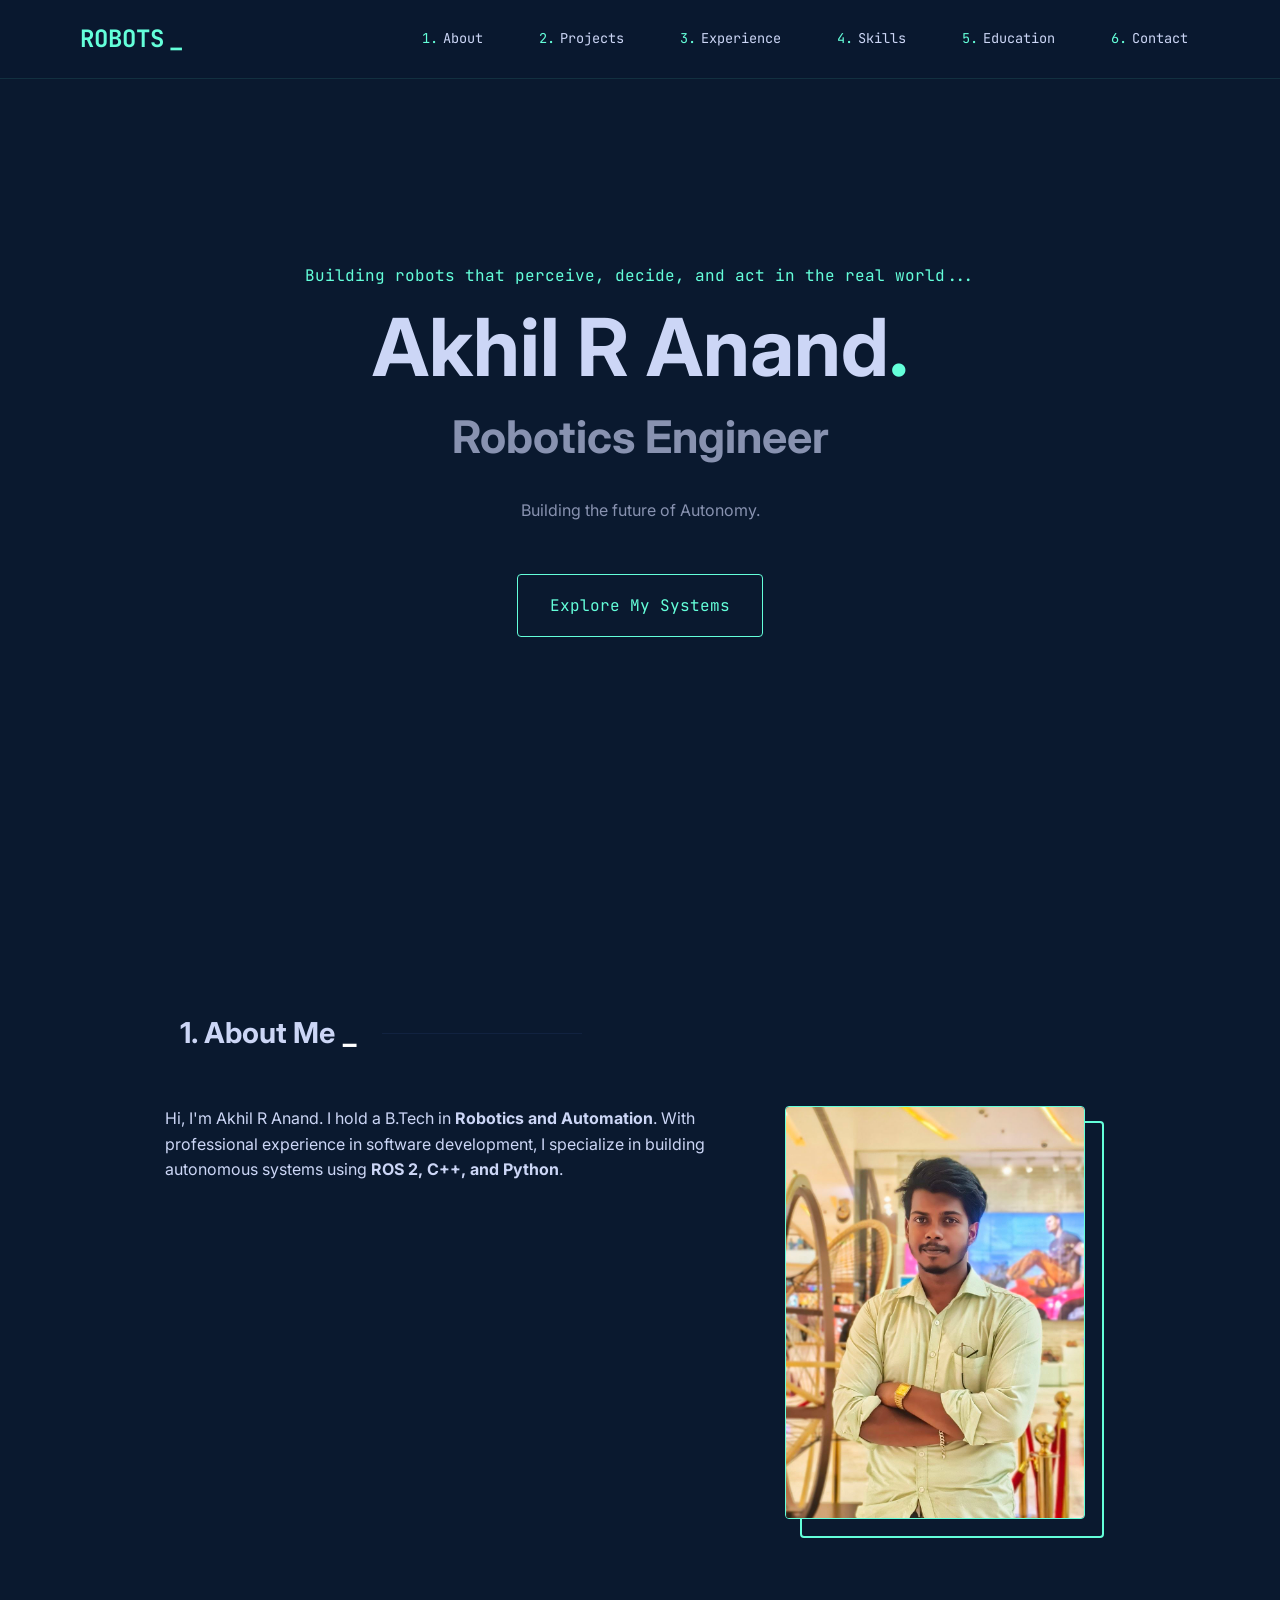
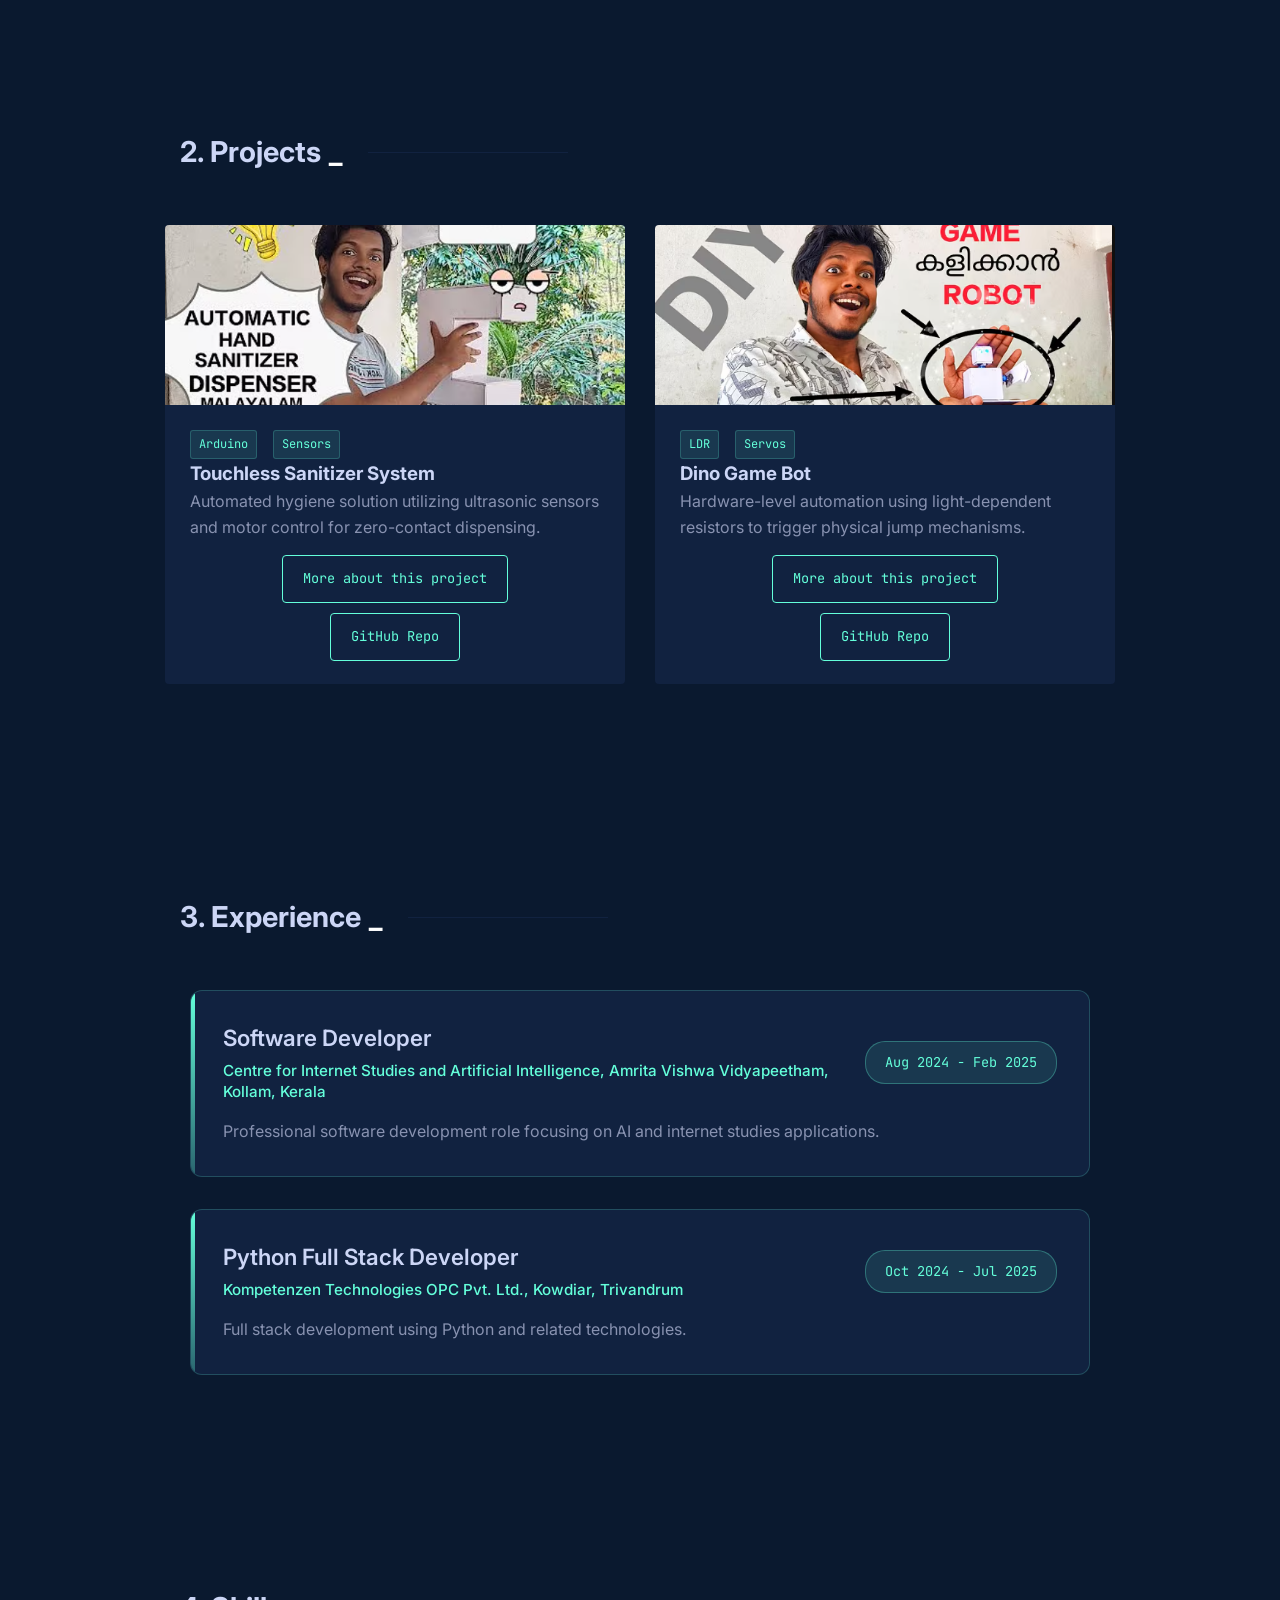
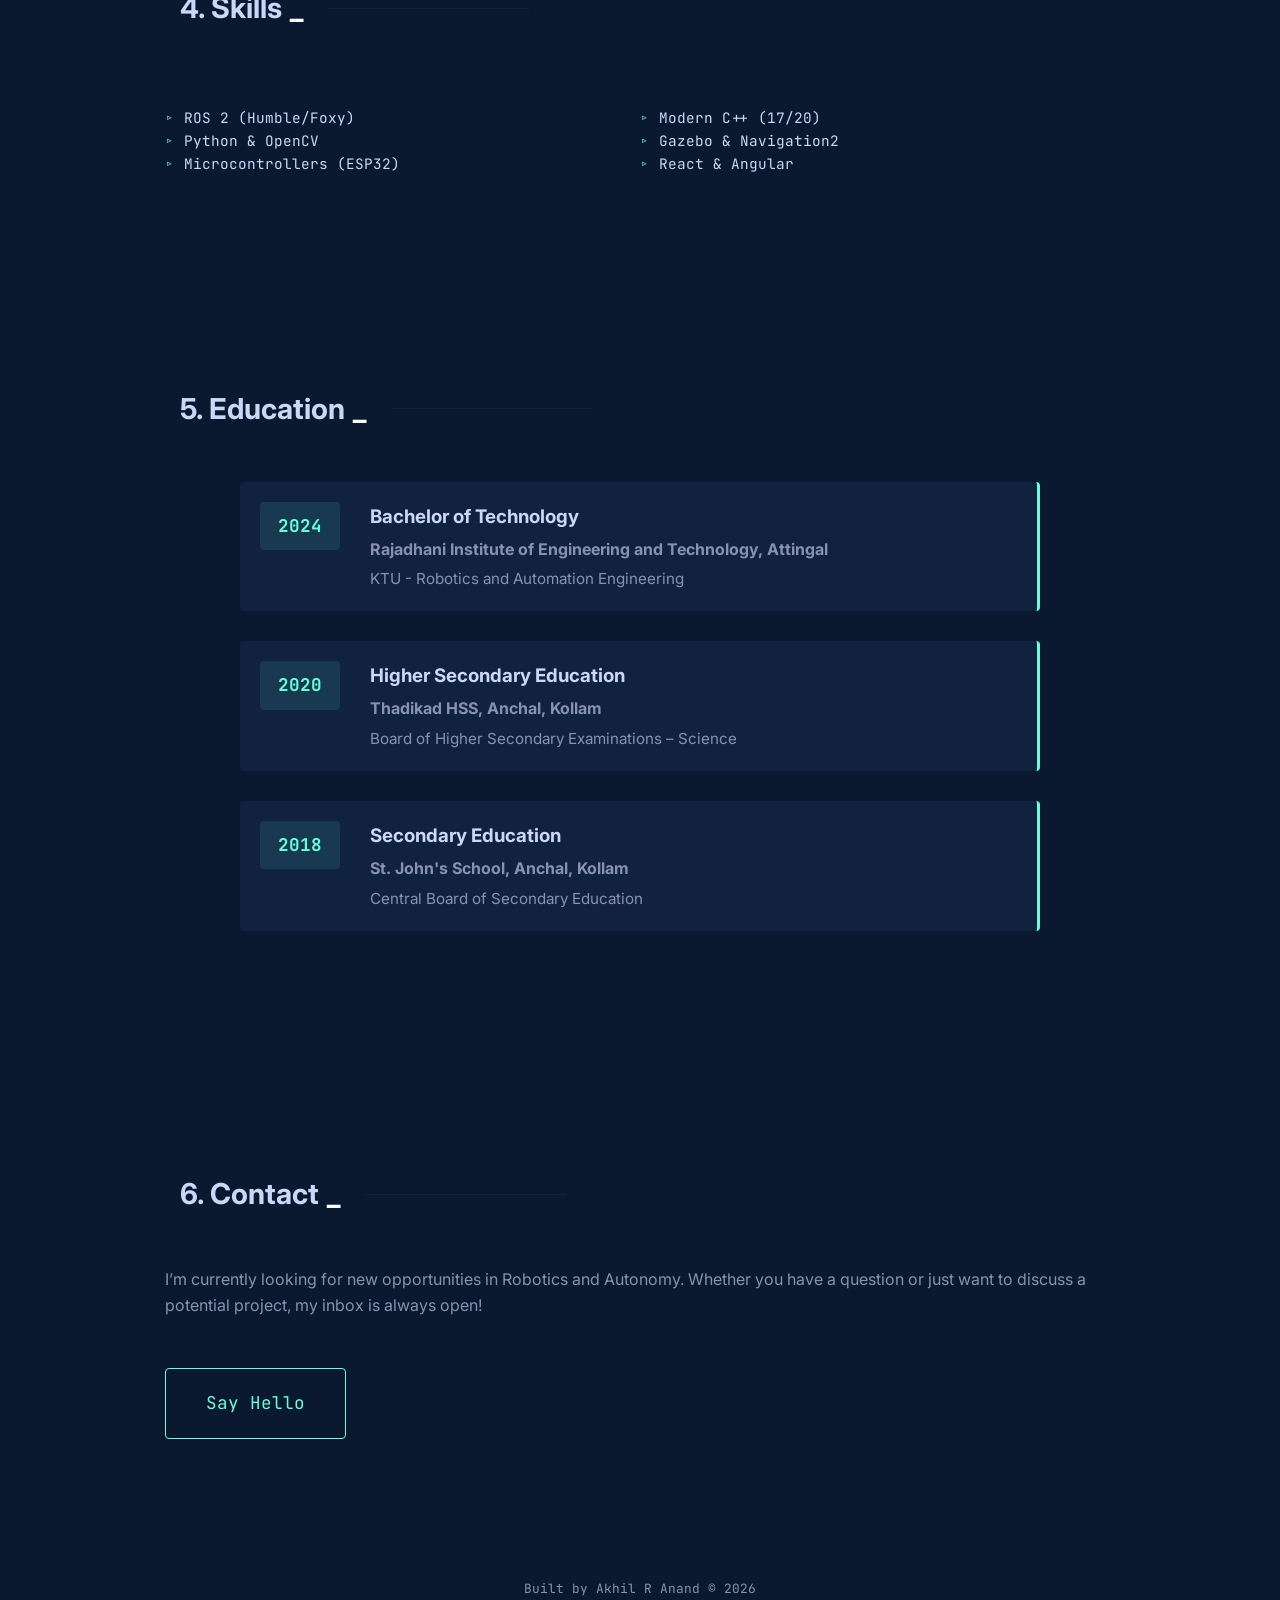
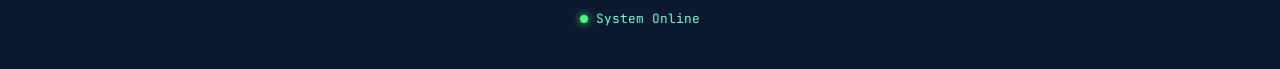
==== index.html @ 7c484249 "fixed the _ issue" ====
<!DOCTYPE html>
<html lang="en">
<head>
    <meta charset="UTF-8">
    <meta name="viewport" content="width=device-width, initial-scale=1.0">
    <title>Akhil R Anand | Robotics Engineer</title>
    <link href="https://fonts.googleapis.com/css2?family=Inter:wght@300;400;600;700&family=JetBrains+Mono&display=swap" rel="stylesheet">
    <link rel="stylesheet" href="css/style.css">
</head>
<body>

    <nav>
        <div class="nav-container">
            <div class="logo">ROBOTS<span class="blink-underscore">_</span></div>

    <div class="nav-menu">
        <ul class="nav-links">
            <li><a href="#about" title="Learn about me and my background"><span class="nav-num">1.</span> About</a></li>
            <li><a href="#projects" title="Explore my selected projects"><span class="nav-num">2.</span> Projects</a></li>
            <li><a href="#experience" title="Check my professional experience"><span class="nav-num">3.</span> Experience</a></li>
            <li><a href="#skills" title="View my technical skills"><span class="nav-num">4.</span> Skills</a></li>
            <li><a href="#education" title="See my educational background"><span class="nav-num">5.</span> Education</a></li>
            <li><a href="#contact" title="Get in touch with me"><span class="nav-num">6.</span> Contact</a></li>
        </ul>
    </div>
    <button class="hamburger" aria-label="Toggle navigation">
        <span></span>
        <span></span>
        <span></span>
    </button>

        </div>
    </nav>

    <header class="hero">
        <div class="container hero-content">
            <p class="mono-text">Building robots that perceive, decide, and act in the real world...</p>
            <h1 class="hero-title">Akhil R Anand<span>.</span></h1>
            <h2 class="hero-subtitle">Robotics Engineer</h2>
            <p class="hero-tagline">
               Building the future of Autonomy.
            </p>
            <div class="hero-action">
                <a href="#projects" class="btn">Explore My Systems</a>
            </div>
        </div>
    </header>

    <main>
        <section id="about" class="reveal">
            <div class="container">
<h2 class="section-heading">1. About Me<span class="blink-underscore">_</span></h2>
                <div class="about-flex">
                    <div class="about-text">
                        <p>Hi, I'm Akhil R Anand. I hold a B.Tech in <strong>Robotics and Automation</strong>. With professional experience in software development, I specialize in building autonomous systems using <strong>ROS 2, C++, and Python</strong>.</p>

                    </div>
                    <div class="about-image-column">
                        <div class="image-wrapper">
                            <img src="assets/akhilpic.jpg" alt="Akhil R Anand">
                        </div>
                    </div>
                </div>
            </div>
        </section>

        <section id="projects">
            <div class="container">
<h2 class="section-heading reveal">2. Projects<span class="blink-underscore">_</span></h2>
                <div class="project-grid">
                    <div class="card reveal">
                        <div class="image-container">
                            <img src="assets/automaticHandSanitizerDispencer.png" alt="Sanitizer" class="project-img">
                        </div>
                        <div class="card-content">
                            <div class="tech-stack">
                                <span class="tech-tag">Arduino</span>
                                <span class="tech-tag">Sensors</span>
                            </div>
                            <h3>Touchless Sanitizer System</h3>
                            <p>Automated hygiene solution utilizing  ultrasonic   sensors and motor control for  zero-contact dispensing.


                            </p>
                            <div class="project-buttons">
                              <a href="html/projects/automaticHandSanitizerDispencer.html" class="btn-outline">More about this project</a>
                              <a href="https://github.com/akhilranand/automatic-hand-sanitizer-dispenser" class="btn-outline">GitHub Repo</a>
                            </div>

                        </div>
                    </div>
                    <div class="card reveal">
                        <div class="image-container">
                            <img src="assets/dinoGameAutomation.png" alt="Dino Automation" class="project-img">
                        </div>
                        <div class="card-content">
                            <div class="tech-stack">
                                <span class="tech-tag">LDR</span>
                                <span class="tech-tag">Servos</span>
                            </div>
                            <h3>Dino Game Bot</h3>
                            <p>Hardware-level automation using light-dependent resistors to trigger physical jump mechanisms.</p>
                            <div class="project-buttons">
                              <a href="html/projects/dinoGameAutomation.html" class="btn-outline">More about this project</a>
                              <a href="https://github.com/akhilranand/arduino-dino-game-automation" class="btn-outline">GitHub Repo</a>
                            </div>

                        </div>
                    </div>
                </div>
            </div> 
        </section>

        <!-- 3. Experience -->
        <section id="experience" class="reveal">
            <div class="container">
                <h2 class="section-heading">3. Experience<span class="blink-underscore">_</span></h2>
                <div class="experience-grid">
                    <div class="experience-card">
                        <div class="experience-header">
                            <div class="experience-role">
                                <h3>Software Developer</h3>
                                <div class="experience-company">Centre for Internet Studies and Artificial Intelligence, Amrita Vishwa Vidyapeetham, Kollam, Kerala</div>
                            </div>
                            <div class="experience-date">Aug 2024 - Feb 2025</div>
                        </div>
                        <p class="experience-description">Professional software development role focusing on AI and internet studies applications.</p>
                    </div>
                    <div class="experience-card">
                        <div class="experience-header">
                            <div class="experience-role">
                                <h3>Python Full Stack Developer</h3>
                                <div class="experience-company">Kompetenzen Technologies OPC Pvt. Ltd., Kowdiar, Trivandrum</div>
                            </div>
                            <div class="experience-date">Oct 2024 - Jul 2025</div>
                        </div>
                        <p class="experience-description">Full stack development using Python and related technologies.</p>
                    </div>
                </div>
            </div>
        </section>

        <!-- 4. Skills / Tech Stack -->
        <section id="skills" class="reveal">
            <div class="container">
                <h2 class="section-heading">4. Skills<span class="blink-underscore">_</span></h2>
                <ul class="skills-list">
                    <li>ROS 2 (Humble/Foxy)</li>
                    <li>Modern C++ (17/20)</li>
                    <li>Python & OpenCV</li>
                    <li>Gazebo & Navigation2</li>
                    <li>Microcontrollers (ESP32)</li>
                    <li>React & Angular</li>
                </ul>
            </div>
        </section>

        <!-- 5. Education -->
        <section id="education" class="reveal">
            <div class="container">
                <h2 class="section-heading">5. Education<span class="blink-underscore">_</span></h2>
                <div class="education-list">
                    <div class="education-item">
                        <div class="education-date">2024</div>
                        <div class="education-details">
                            <h3>Bachelor of Technology</h3>
                            <h4>Rajadhani Institute of Engineering and Technology, Attingal</h4>
                            <p>KTU - Robotics and Automation Engineering</p>
                        </div>
                    </div>
                    <div class="education-item">
                        <div class="education-date">2020</div>
                        <div class="education-details">
                            <h3>Higher Secondary Education</h3>
                            <h4>Thadikad HSS, Anchal, Kollam</h4>
                            <p>Board of Higher Secondary Examinations – Science</p>
                        </div>
                    </div>
                    <div class="education-item">
                        <div class="education-date">2018</div>
                        <div class="education-details">
                            <h3>Secondary Education</h3>
                            <h4>St. John's School, Anchal, Kollam</h4>
                            <p>Central Board of Secondary Education</p>
                        </div>
                    </div>
                </div>
            </div>
        </section>

        <section id="contact" class="reveal">
            <div class="container ">
                <h2 class="section-heading reveal">6. Contact<span class="blink-underscore">_</span></h2>

                
                <p class="contact-desc">
                    I’m currently looking for new opportunities in Robotics and Autonomy. 
                    Whether you have a question or just want to discuss a potential project, 
                    my inbox is always open!
                </p>
                <div class="contact-action">
                    <a href="mailto:akhil.r.anand@example.com" class="btn large">Say Hello</a>
                </div>
            </div>
        </section>
    </main>

    <footer>
        <p>Built by Akhil R Anand &copy; 2026</p>
        <div class="status">
            <span class="online-dot"></span> <span>System Online</span>
        </div>
    </footer>

    <script src="js/script.js"></script>
</body>
</html>
---- css/style.css ----
:root {
    --bg: #0a192f;
    --bg-light: #112240;
    --bg-hover: #233554;
    --accent: #64ffda;
    --text-main: #ccd6f6;
    --text-dim: #8892b0;
    --font-sans: 'Inter', sans-serif;
    --font-mono: 'JetBrains Mono', monospace;
}

/* Base Styles */
* {
    margin: 0;
    padding: 0;
    box-sizing: border-box;
}

html {
    scroll-behavior: smooth;
}

body {
    background-color: var(--bg);
    color: var(--text-main);
    font-family: var(--font-sans);
    line-height: 1.6;
    overflow-x: hidden;
}

.container {
    max-width: 1000px;
    margin: 0 auto;
    padding: 0 25px;
}

/* Navigation */
nav {
    background: rgba(10, 25, 47, 0.85);
    backdrop-filter: blur(10px);
    position: fixed;
    width: 100%;
    z-index: 1000;
    padding: 20px 0;
    border-bottom: 1px solid rgba(100, 255, 218, 0.1);
}

/* Mobile Back Button - Hidden by default */
.mobile-back-btn {
    display: none;
}

.nav-container {
    display: flex;
    justify-content: space-between;
    align-items: center;
    max-width: 1200px;
    margin: 0 auto;
    padding: 0 40px;
}

.logo {
    font-weight: bold;
    font-size: 1.5rem;
    color: var(--accent);
    font-family: var(--font-mono);
    display: inline-flex;
    align-items: center;
    gap: 0.2rem;
    white-space: nowrap;
}

.blink-underscore {
    font-family: var(--font-mono);
    animation: blink-cursor 0.8s steps(2, start) infinite;
    color: var(--accent);
    margin-left: 2px;
    font-size: inherit;
    display: inline-flex;
    align-items: center;
    white-space: nowrap;
}

.section-heading .blink-underscore {
    color: white;
    transition: color 0.3s ease;
}

.section-heading:hover .blink-underscore {
    color: var(--accent);
}

@keyframes blink-cursor {
    0%, 100% { opacity: 1; }
    50% { opacity: 0; }
}

.nav-links {
    display: flex;
    list-style: none;
    align-items: center;
    gap: 2rem;
}

.nav-links li {
    display: flex;
}

.nav-links li a {
    color: var(--text-main);
    text-decoration: none;
    font-family: var(--font-mono);
    font-size: 0.85rem;
    transition: 0.3s ease;
    display: flex;
    align-items: center;
    padding: 0.5rem 0.75rem;
    border-radius: 4px;
    position: relative;
}

.nav-num {
    color: var(--accent);
    margin-right: 5px;
    transition: 0.3s ease;
}

.nav-links li a:hover {
    color: var(--accent);
    background: rgba(100, 255, 218, 0.1);
    transform: translateY(-2px);
    text-shadow: 0 0 10px rgba(100, 255, 218, 0.3);
}

/* Tooltip styling for nav links */
.nav-links li a[title] {
    position: relative;
}

.nav-links li a[title]:hover::after {
    content: attr(title);
    position: absolute;
    bottom: -40px;
    left: 50%;
    transform: translateX(-50%);
    background: rgba(100, 255, 218, 0.15);
    color: var(--accent);
    padding: 8px 12px;
    border-radius: 4px;
    font-size: 0.75rem;
    white-space: nowrap;
    border: 1px solid rgba(100, 255, 218, 0.3);
    z-index: 100;
    pointer-events: none;
    animation: tooltipFadeIn 0.3s ease;
}

@keyframes tooltipFadeIn {
    from {
        opacity: 0;
        transform: translateX(-50%) translateY(-5px);
    }
    to {
        opacity: 1;
        transform: translateX(-50%) translateY(0);
    }
}

/* Hamburger Menu */
.hamburger {
    display: none;
    flex-direction: column;
    justify-content: space-around;
    width: 30px;
    height: 25px;
    background: none;
    border: none;
    cursor: pointer;
    padding: 0;
    z-index: 1001;
    position: relative;
}

.hamburger span {
    width: 100%;
    height: 3px;
    background: var(--accent);
    border-radius: 10px;
    transition: all 0.3s cubic-bezier(0.25, 0.46, 0.45, 0.94);
    transform-origin: 1px;
}

.hamburger.active span:nth-child(1) {
    transform: rotate(45deg) translate(8px, 8px);
}

.hamburger.active span:nth-child(2) {
    opacity: 0;
    transform: translateX(-20px);
}

.hamburger.active span:nth-child(3) {
    transform: rotate(-45deg) translate(6px, -7px);
}

/* Mobile Nav Menu */
.nav-menu {
    position: relative;
}

@media (max-width: 1062.22px) {
    .hamburger {
        display: flex;
    }

    .nav-menu {
        position: fixed;
        top: 0;
        left: 0;
        height: 100vh;
        width: 300px;
        max-width: 80vw;
        background: rgba(10, 25, 47, 0.98);
        backdrop-filter: blur(20px);
        transform: translateX(-100%);
        transition: transform 0.4s cubic-bezier(0.25, 0.46, 0.45, 0.94);
        display: flex;
        align-items: center;
        justify-content: center;
        z-index: 1000;
        border-right: 1px solid rgba(100, 255, 218, 0.2);
    }

    .nav-menu.active {
        transform: translateX(0);
    }

    .nav-links {
        flex-direction: column;
        align-items: center;
        padding: 0;
        gap: 0;
    }

    .nav-links li {
        margin: 1rem 0;
        width: 100%;
        display: flex;
        justify-content: center;
    }

    .nav-links li a {
        margin: 0;
        font-size: 1.2rem;
        padding: 12px 24px;
        border-radius: 8px;
        transition: 0.3s;
        width: 100%;
        max-width: 200px;
        justify-content: center;
    }

    .nav-links li a:hover {
        background: rgba(100, 255, 218, 0.1);
        transform: translateX(5px);
    }

    /* Backdrop overlay */
    body.menu-open {
        overflow: hidden;
    }

    body.menu-open::before {
        content: '';
        position: fixed;
        top: 0;
        left: 0;
        width: 100vw;
        height: 100vh;
        background: rgba(0,0,0,0.5);
        z-index: 999;
    }
}

/* Centered Hero */
.hero {
    height: 100vh;
    display: flex;
    align-items: center;
    justify-content: center;
    text-align: center;
}

.hero-content {
    display: flex;
    flex-direction: column;
    align-items: center;
    max-width: 800px;
}

.hero-content>* {
    opacity: 0;
    transform: translateY(20px);
    animation: fadeInUp 0.8s forwards;
}

.mono-text {
    color: var(--accent);
    font-family: var(--font-mono);
    margin-bottom: 15px;
    animation-delay: 0.2s;
}

.hero-title {
    font-size: clamp(40px, 8vw, 80px);
    line-height: 1.1;
    animation-delay: 0.4s;
}

.hero-title span {
    color: var(--accent);
}

.hero-subtitle {
    font-size: clamp(28px, 5vw, 45px);
    color: var(--text-dim);
    margin-top: 10px;
    animation-delay: 0.6s;
}

.hero-tagline {
    max-width: 600px;
    margin-top: 25px;
    color: var(--text-dim);
    animation-delay: 0.8s;
}

.hero-action {
    margin-top: 50px;
    animation-delay: 1s;
}

@keyframes fadeInUp {
    to {
        opacity: 1;
        transform: translateY(0);
    }
}

/* Shared Section Styles */
section {
    padding: 100px 0;
}

.section-heading {
    display: inline-flex;
    flex-wrap: wrap;
    align-items: center;
    gap: 0.25rem;
    font-size: 1.8rem;
    margin-bottom: 40px;
    color: var(--text-main);
    transition: all 0.3s ease;
    padding: 10px 15px;
    border-radius: 4px;
    cursor: pointer;
    position: relative;
    white-space: normal;
}

.section-heading:hover {
    color: var(--accent);
    background: rgba(100, 255, 218, 0.08);
    transform: translateX(5px);
    text-shadow: 0 0 15px rgba(100, 255, 218, 0.2);
}

.section-heading::after {
    content: "";
    display: block;
    width: 200px;
    height: 1px;
    background: var(--bg-light);
    margin-left: 20px;
    transition: all 0.3s ease;
}

.section-heading:hover::after {
    background: var(--accent);
    width: 300px;
}

/* About Section */
.about-flex {
    display: grid;
    grid-template-columns: 3fr 2fr;
    gap: 50px;
    align-items: flex-start;
}

.skills-list {
    display: grid;
    grid-template-columns: repeat(2, 1fr);
    list-style: none;
    margin-top: 25px;
    font-family: var(--font-mono);
    font-size: 0.9rem;
}

.skills-list li::before {
    content: "▹";
    color: var(--accent);
    margin-right: 10px;
}

.about-image-column {
    position: relative;
    max-width: 300px;
    justify-self: center;
}

.image-wrapper {
    position: relative;
}

.image-wrapper img {
    width: 100%;
    height: auto;
    display: block;
    border-radius: 4px;
    border: 1px solid var(--accent);
    position: relative;
    z-index: 2;
}

.image-wrapper::after {
    content: "";
    position: absolute;
    top: 15px;
    left: 15px;
    width: 100%;
    height: 100%;
    border: 2px solid var(--accent);
    z-index: 1;
    border-radius: 4px;
    transition: 0.4s cubic-bezier(0.25, 0.46, 0.45, 0.94);
    transform: translate(0, 0);
}

.image-wrapper:hover::after {
    transform: translate(-5px, -5px);
}

.image-wrapper img {
    transition: 0.4s cubic-bezier(0.25, 0.46, 0.45, 0.94);
    filter: brightness(1);
}

.image-wrapper:hover img {
    transform:  translate(-2px, -2px) rotate(1deg);
    
    box-shadow: 0 20px 40px rgba(100, 255, 218, 0.3);
}

/* Projects Section */
.project-grid {
    display: grid;
    grid-template-columns: repeat(auto-fit, minmax(320px, 1fr));
    gap: 30px;
}

.card {
    background: var(--bg-light);
    border-radius: 4px;
    overflow: hidden;
    transition: all 0.3s ease;
    border-bottom: 3px solid transparent;
    display: flex;
    flex-direction: column;
    cursor: pointer;
    position: relative;
}

.card:hover {
    transform: translateY(-10px);
    background: var(--bg-hover);
    border-bottom: 3px solid var(--accent);
    box-shadow: 0 15px 40px rgba(100, 255, 218, 0.15);
}

.image-container {
    height: 180px;
    overflow: hidden;
    position: relative;
}

.project-img {
    width: 100%;
    height: 100%;
    object-fit: cover;
    transition: all 0.3s ease;
}

.card:hover .project-img {
    transform: scale(1.05) rotate(1deg);
    filter: brightness(1.1);
}

.card-content {
    padding: 25px 25px 20px 25px;
    display: flex;
    flex-direction: column;
    justify-content: space-between;
    flex: 1;
}

.card-content p {
    overflow-wrap: break-word;
    transition: all 0.3s ease;
    color: var(--text-dim);
}

.card:hover .card-content p {
    color: var(--text-main);
}

.card-content h3 {
    transition: all 0.3s ease;
}

.card:hover .card-content h3 {
    color: var(--accent);
    text-shadow: 0 0 10px rgba(100, 255, 218, 0.2);
}

.tech-stack {
    transition: all 0.3s ease;
}

.tech-tag {
    font-family: var(--font-mono);
    color: var(--accent);
    font-size: 0.75rem;
    margin-right: 12px;
    padding: 4px 8px;
    background: rgba(100, 255, 218, 0.1);
    border-radius: 3px;
    border: 1px solid rgba(100, 255, 218, 0.2);
    display: inline-block;
    transition: all 0.3s ease;
}

.card:hover .tech-tag {
    background: rgba(100, 255, 218, 0.2);
    border-color: rgba(100, 255, 218, 0.4);
    box-shadow: 0 0 8px rgba(100, 255, 218, 0.2);
    transform: translateY(-2px);
}

/* Contact Section (NEW) */
.contact-container {
    text-align: center;
    max-width: 600px;
    margin: 0 auto;
    padding-bottom: 100px;
}

.contact-title {
    font-size: clamp(40px, 5vw, 60px);
    margin: 10px 0 20px;
    color: var(--text-main);
}

.contact-desc {
    color: var(--text-dim);
    margin-bottom: 50px;
}

.center {
    justify-content: center;
}

/* Buttons */
.btn,
.btn-outline {
    font-family: var(--font-mono);
    text-decoration: none;
    border-radius: 4px;
    transition: 0.3s;
    border: 1px solid var(--accent);
    color: var(--accent);
    display: inline-block;
}

.btn {
    padding: 18px 32px;
}

.btn.large {
    padding: 20px 40px;
    font-size: 1.1rem;
}

.btn-outline {
    padding: 12px 20px;
    font-size: 0.85rem;
    margin-top: auto;
    align-self: center;
    width: fit-content;
}

.project-buttons {
    display: flex;
    flex-direction: column;
    gap: 10px;
    margin-top: 15px;
    align-items: center;
}

.btn:hover,
.btn-outline:hover {
    background: rgba(100, 255, 218, 0.1);
    transform: translateY(-3px);
    box-shadow: 0 5px 15px rgba(100, 255, 218, 0.1);
    text-shadow: 0 0 8px rgba(100, 255, 218, 0.2);
}

/* Mouse fire spark trail */
.mouse-spark-container {
    position: fixed;
    pointer-events: none;
    top: 0;
    left: 0;
    width: 100vw;
    height: 100vh;
    z-index: 9999;
    overflow: hidden;
}

.mouse-spark {
    position: fixed;
    pointer-events: none;
    border-radius: 50%;
    background: radial-gradient(circle, rgba(100, 255, 218, 0.7), rgba(100, 255, 218, 0.2));
    box-shadow: 0 0 5px rgba(100, 255, 218, 0.5);
    transform: translate(-50%, -50%) scale(1);
    animation: fire-spark-fade 0.5s ease-out forwards;
}

@keyframes fire-spark-fade {
    0% {
        opacity: 1;
        transform: translate(-50%, -50%) scale(1);
    }
    100% {
        opacity: 0;
        transform: translate(calc(-50% + 8px), calc(-50% - 10px)) scale(0.3);
    }
}

.card:hover .btn-outline {
    border-color: var(--accent);
    transition: all 0.3s ease;
}

/* Reveal Animations */
.reveal {
    opacity: 0;
    transform: translateY(30px);
    transition: 0.8s ease-out;
}

.reveal.active {
    opacity: 1;
    transform: translateY(0);
}

/* Footer */
/* Experience styles */
.experience-grid {
    max-width: 900px;
    margin: 0 auto;
    display: grid;
    gap: 2rem;
}

.experience-card {
    background: var(--bg-light);
    border-radius: 12px;
    padding: 2rem;
    border: 1px solid rgba(100, 255, 218, 0.2);
    transition: all 0.3s ease;
    position: relative;
    overflow: hidden;
}

.experience-card::before {
    content: '';
    position: absolute;
    top: 0;
    left: 0;
    width: 4px;
    height: 100%;
    background: linear-gradient(180deg, var(--accent), rgba(100, 255, 218, 0.3));
    border-radius: 2px 0 0 2px;
}

.experience-card:hover {
    transform: translateY(-5px);
    box-shadow: 0 10px 30px rgba(100, 255, 218, 0.1);
    border-color: rgba(100, 255, 218, 0.4);
}

.experience-header {
    display: flex;
    justify-content: space-between;
    align-items: center;
    margin-bottom: 1rem;
    gap: 2rem;
}

.experience-role {
    flex: 1;
}

.experience-role h3 {
    color: var(--text-main);
    font-size: 1.4rem;
    margin-bottom: 0.5rem;
    font-weight: 600;
    line-height: 1.3;
}

.experience-company {
    color: var(--accent);
    font-size: 0.95rem;
    font-weight: 500;
    line-height: 1.4;
    margin: 0;
}

.experience-date {
    font-family: var(--font-mono);
    color: var(--accent);
    font-size: 0.85rem;
    background: rgba(100, 255, 218, 0.1);
    padding: 0.6rem 1.2rem;
    border-radius: 20px;
    border: 1px solid rgba(100, 255, 218, 0.3);
    white-space: nowrap;
    flex-shrink: 0;
    text-align: center;
    min-width: fit-content;
}

.experience-description {
    color: var(--text-dim);
    line-height: 1.6;
    font-size: 1rem;
    margin: 0;
}

/* Education styles */
.education-list {
    max-width: 800px;
    margin: 0 auto;
}

.education-item {
    display: flex;
    align-items: flex-start;
    margin-bottom: 30px;
    padding: 20px;
    background: var(--bg-light);
    border-radius: 4px;
    border-right: 3px solid var(--accent);
    transition: all 0.3s ease;
    cursor: pointer;
    position: relative;
}

.education-item:hover {
    transform: translateY(-5px) translateX(5px);
    background: rgba(100, 255, 218, 0.08);
    border-right-width: 4px;
    box-shadow: 0 10px 25px rgba(100, 255, 218, 0.15);
}

.education-date {
    font-family: var(--font-mono);
    color: var(--accent);
    font-size: 1.1rem;
    font-weight: bold;
    min-width: 80px;
    text-align: center;
    padding: 10px;
    background: rgba(100, 255, 218, 0.1);
    border-radius: 4px;
    margin-right: 30px;
    transition: all 0.3s ease;
}

.education-item:hover .education-date {
    background: rgba(100, 255, 218, 0.2);
    box-shadow: 0 0 15px rgba(100, 255, 218, 0.3);
    transform: scale(1.05);
}

.education-details {
    flex: 1;
}

.education-details h3 {
    color: var(--text-main);
    margin-bottom: 5px;
    transition: all 0.3s ease;
}

.education-item:hover .education-details h3 {
    color: var(--accent);
    text-shadow: 0 0 10px rgba(100, 255, 218, 0.2);
}

.education-details h4 {
    color: var(--text-dim);
    font-size: 1rem;
    margin-bottom: 5px;
    transition: all 0.3s ease;
}

.education-item:hover .education-details h4 {
    color: var(--accent);
}

.education-details p {
    color: var(--text-dim);
    font-size: 0.95rem;
    transition: all 0.3s ease;
}

.education-item:hover .education-details p {
    color: var(--text-main);
}

/* Responsive */
@media (max-width: 768px) {
    .experience-card {
        padding: 1.5rem;
    }

    .experience-header {
        flex-direction: column;
        align-items: flex-start;
        gap: 0.8rem;
    }

    .experience-date {
        align-self: flex-start;
        font-size: 0.8rem;
        padding: 0.5rem 1rem;
    }

    .experience-role h3 {
        font-size: 1.2rem;
    }

    .experience-company {
        font-size: 0.9rem;
    }
    
    .timeline-date {
        align-self: flex-start;
    }
    
    .education-item {
        flex-direction: column;
        text-align: center;
    }
    
    .education-date {
        margin-right: 0;
        margin-bottom: 15px;
    }
}

footer {
    text-align: center;
    padding: 40px 20px;
    font-family: var(--font-mono);
    font-size: 0.8rem;
    color: var(--text-dim);
}

.status {
    margin-top: 10px;
    display: flex;
    align-items: center;
    justify-content: center;
    color: var(--accent);
}

.online-dot {
    height: 8px;
    width: 8px;
    background: #50fa7b;
    border-radius: 50%;
    display: inline-block;
    margin-right: 8px;
    box-shadow: 0 0 8px #50fa7b;
}

@media (max-width: 768px) {
    .about-flex {
        grid-template-columns: 1fr;
        text-align: center;
    }

    .about-image-column {
        order: -1;
        margin-bottom: 40px;
        max-width: 100%;
    }

    .skills-list {
        justify-content: center;
    }

    /* Mobile back button */
    .mobile-back-btn {
        display: block;
        padding: 90px 0 20px 0;
        text-align: left;
        margin-left: 20px;
    }

    .mobile-back-btn a {
        color: var(--accent);
        text-decoration: none;
        font-family: var(--font-mono);
        font-size: 0.95rem;
        transition: 0.3s;
        display: inline-block;
    }

    .mobile-back-btn a:hover {
        transform: translateX(-3px);
    }

    /* Responsive images on mobile */
    section img {
        max-width: 100% !important;
        width: 100%;
    }

    #demo img {
        max-width: calc(100% - 20px) !important;
    }

    .about-image-column img {
        max-width: 100% !important;
    }
}

@media (max-width: 480px) {
    .mobile-back-btn {
        padding: 90px 0 15px 0;
    }

    .mobile-back-btn a {
        font-size: 0.85rem;
        padding: 10px 15px;
        border: 1px solid rgba(100, 255, 218, 0.3);
        border-radius: 4px;
        display: inline-block;
    }

    /* More aggressive mobile image sizing */
    section img {
        max-width: 100% !important;
        width: calc(100% - 20px) !important;
    }

    #demo img {
        max-width: calc(100% - 20px) !important;
        margin: 0 10px;
    }
}
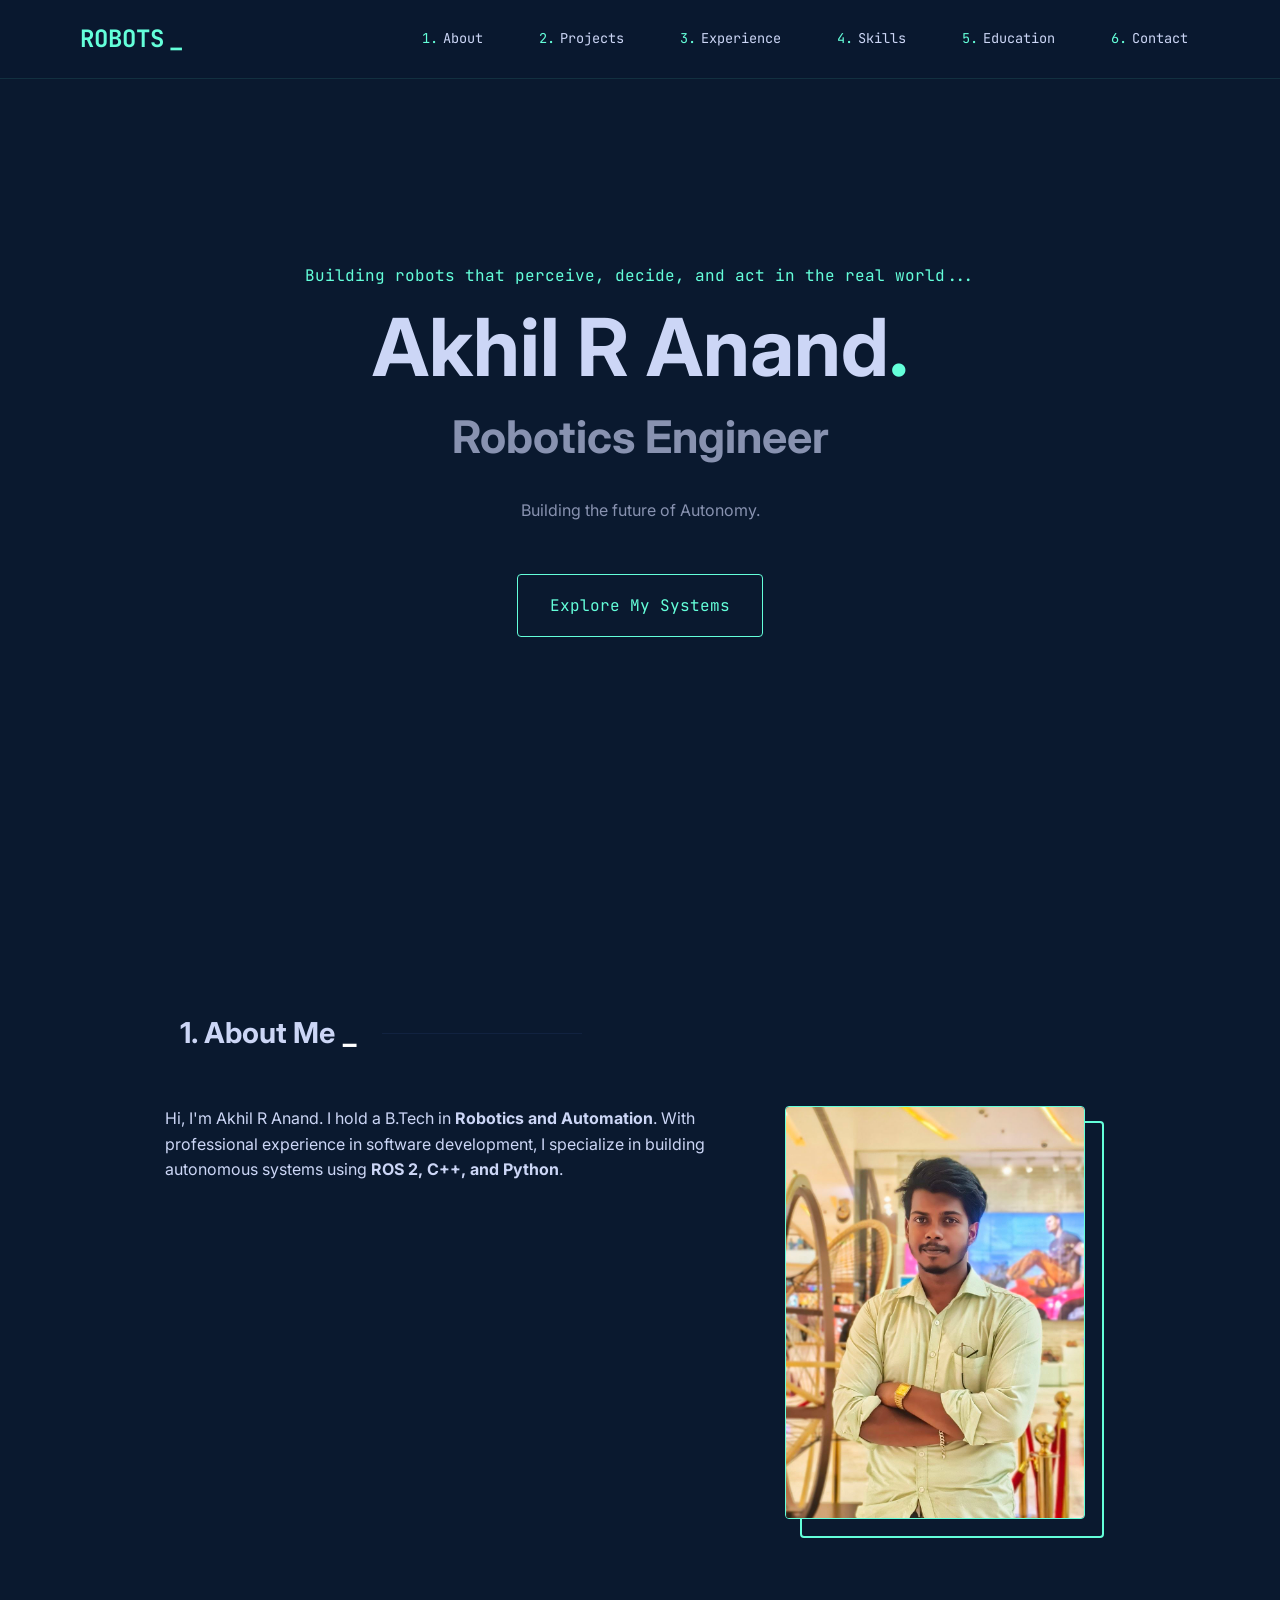
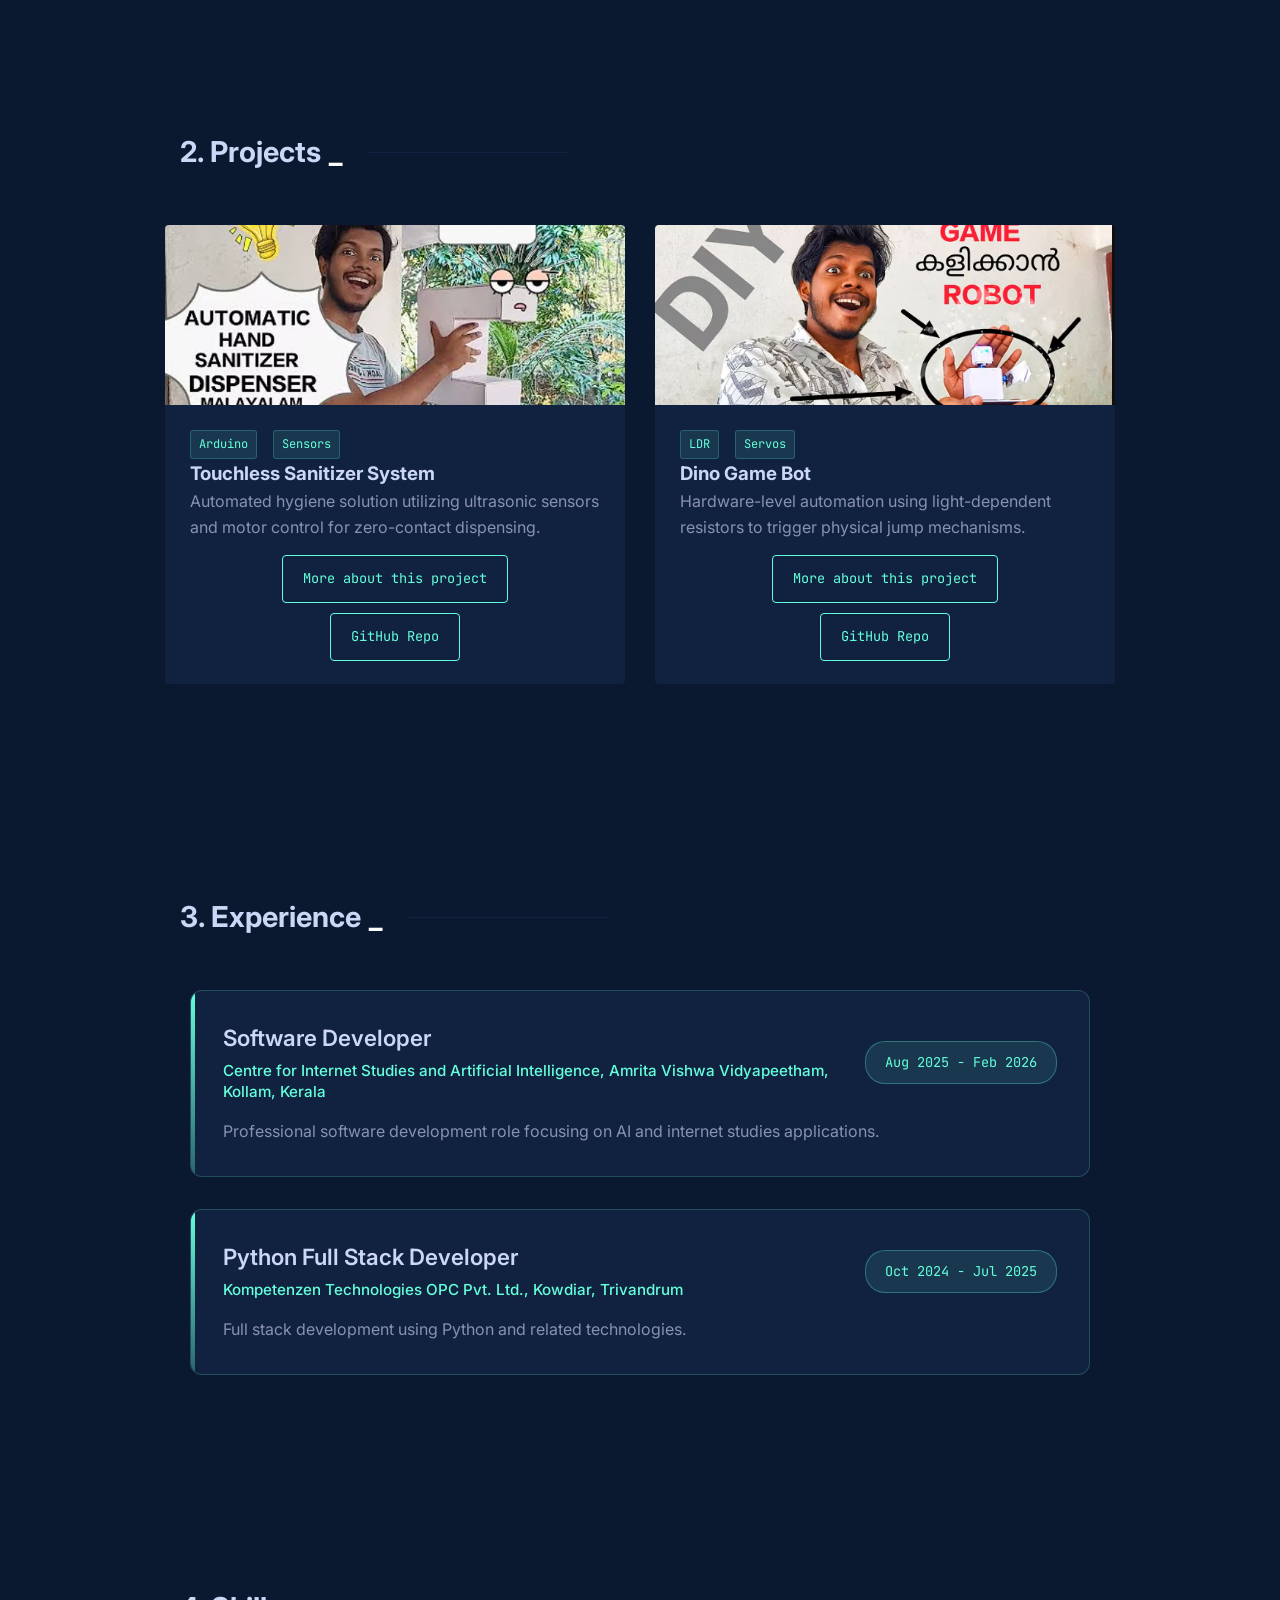
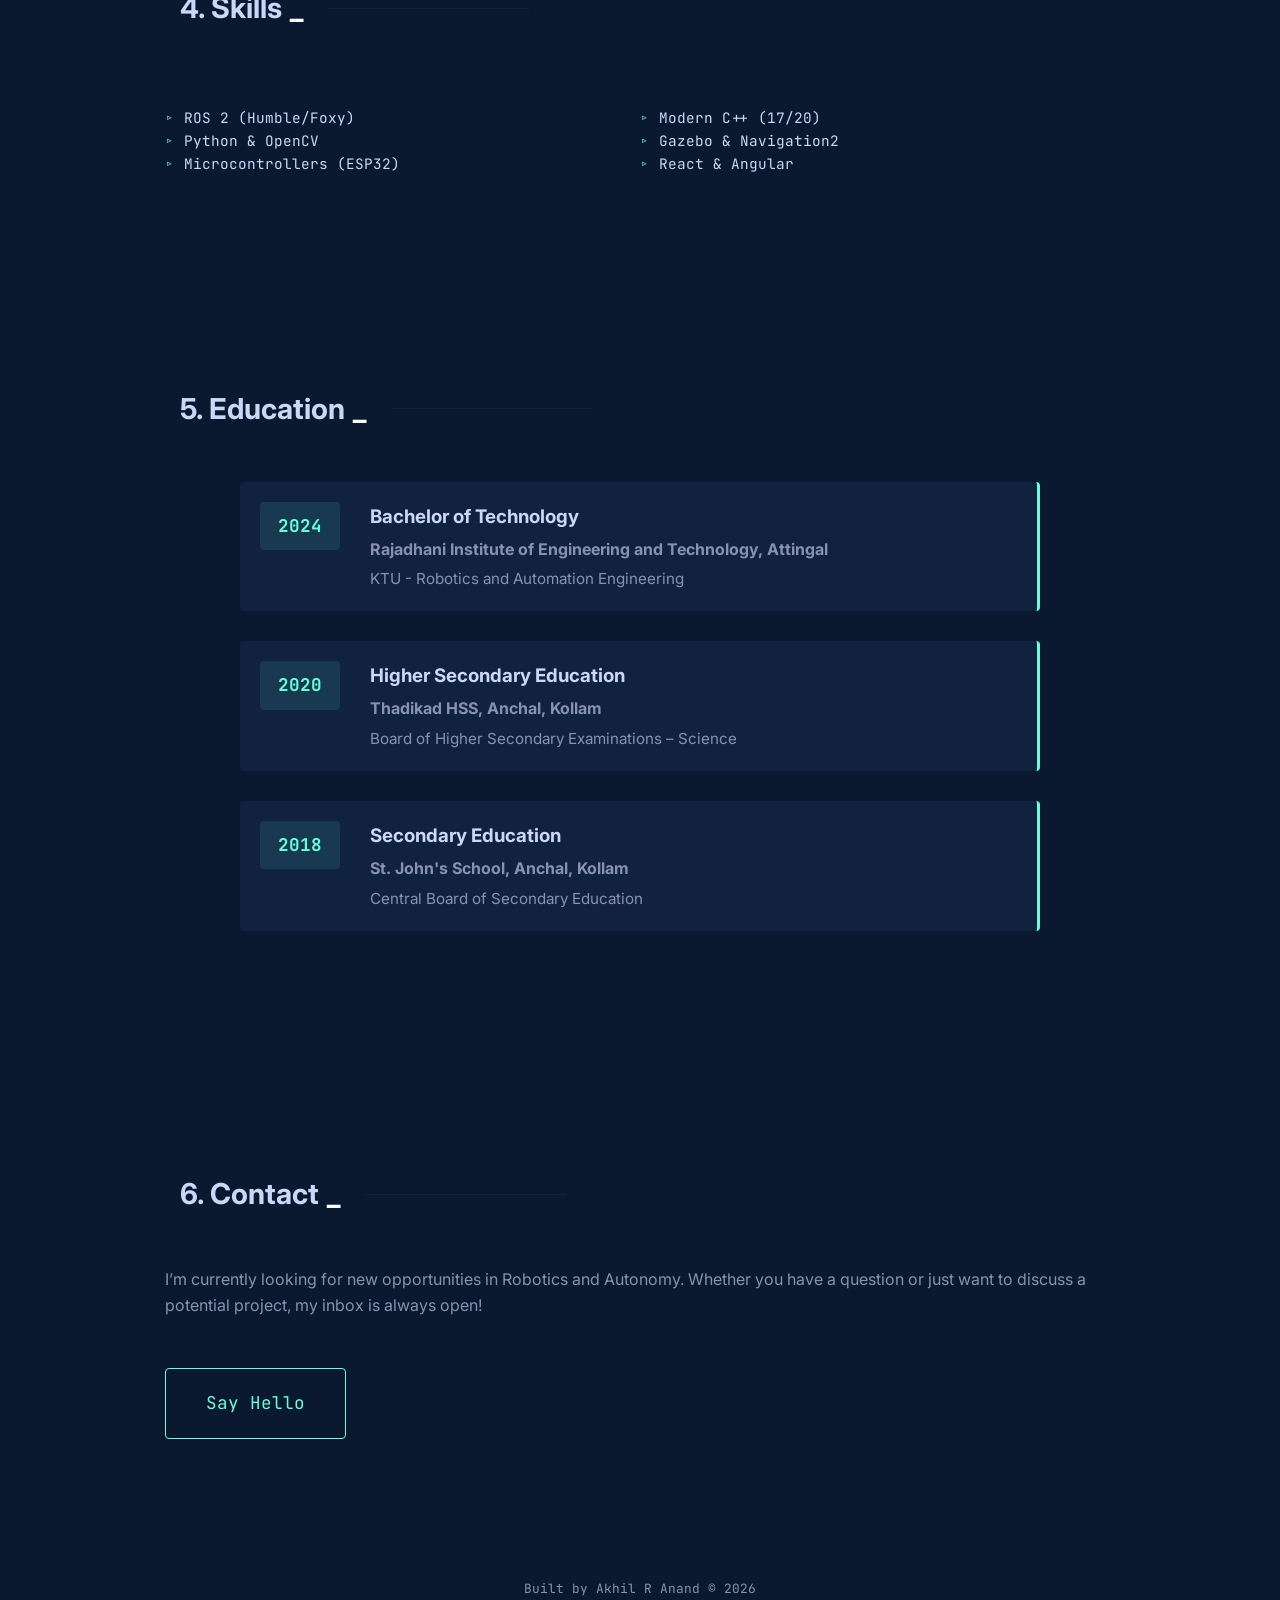
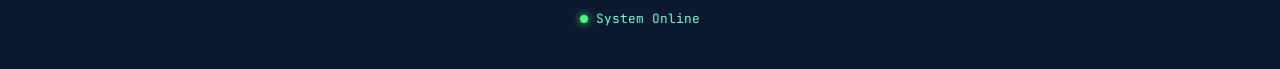
==== commit 19c05213: "date fix" ====
--- a/index.html
+++ b/index.html
@@ -122,7 +122,7 @@
                                 <h3>Software Developer</h3>
                                 <div class="experience-company">Centre for Internet Studies and Artificial Intelligence, Amrita Vishwa Vidyapeetham, Kollam, Kerala</div>
                             </div>
-                            <div class="experience-date">Aug 2024 - Feb 2025</div>
+                            <div class="experience-date">Aug 2025 - Feb 2026</div>
                         </div>
                         <p class="experience-description">Professional software development role focusing on AI and internet studies applications.</p>
                     </div>
--- a/css/style.css
+++ b/css/style.css
@@ -57,6 +57,12 @@
     max-width: 1200px;
     margin: 0 auto;
     padding: 0 40px;
+}
+
+@media (max-width: 768px) {
+    .nav-container {
+        padding: 0 20px;
+    }
 }
 
 .logo {
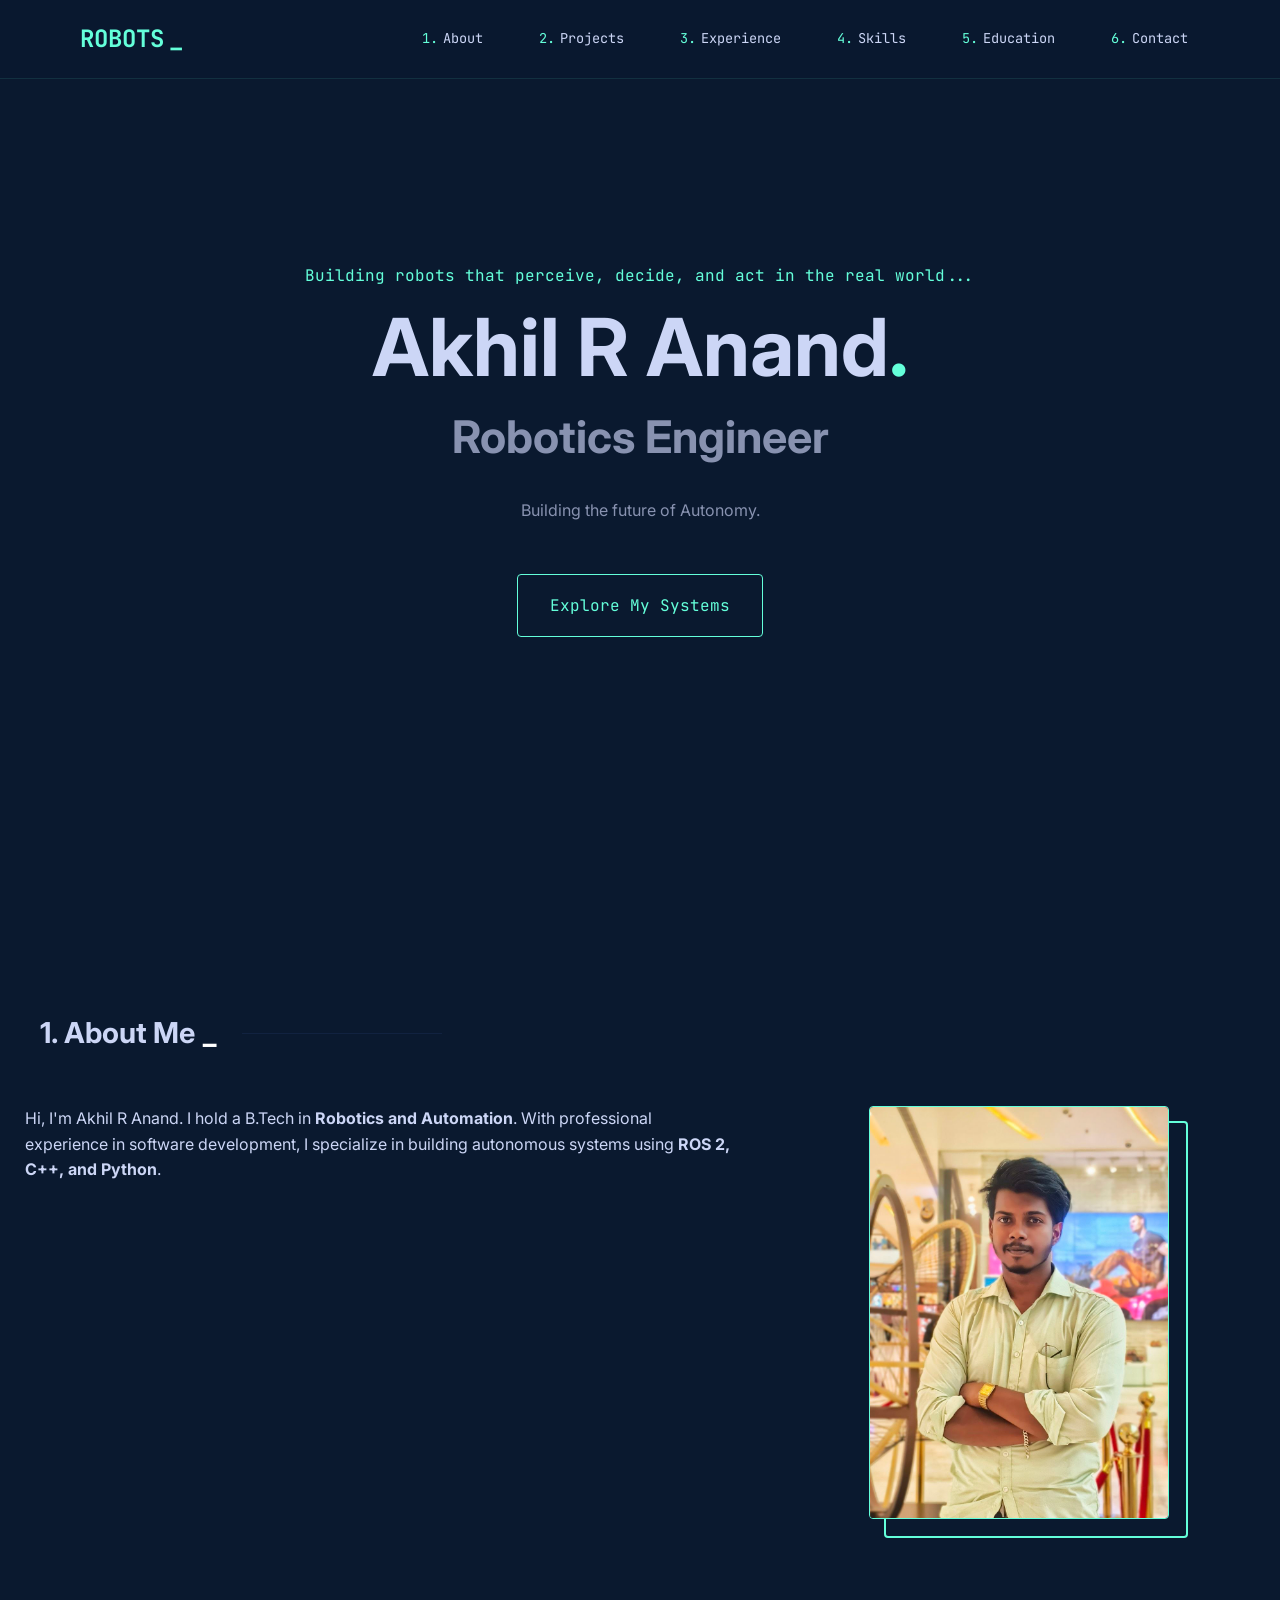
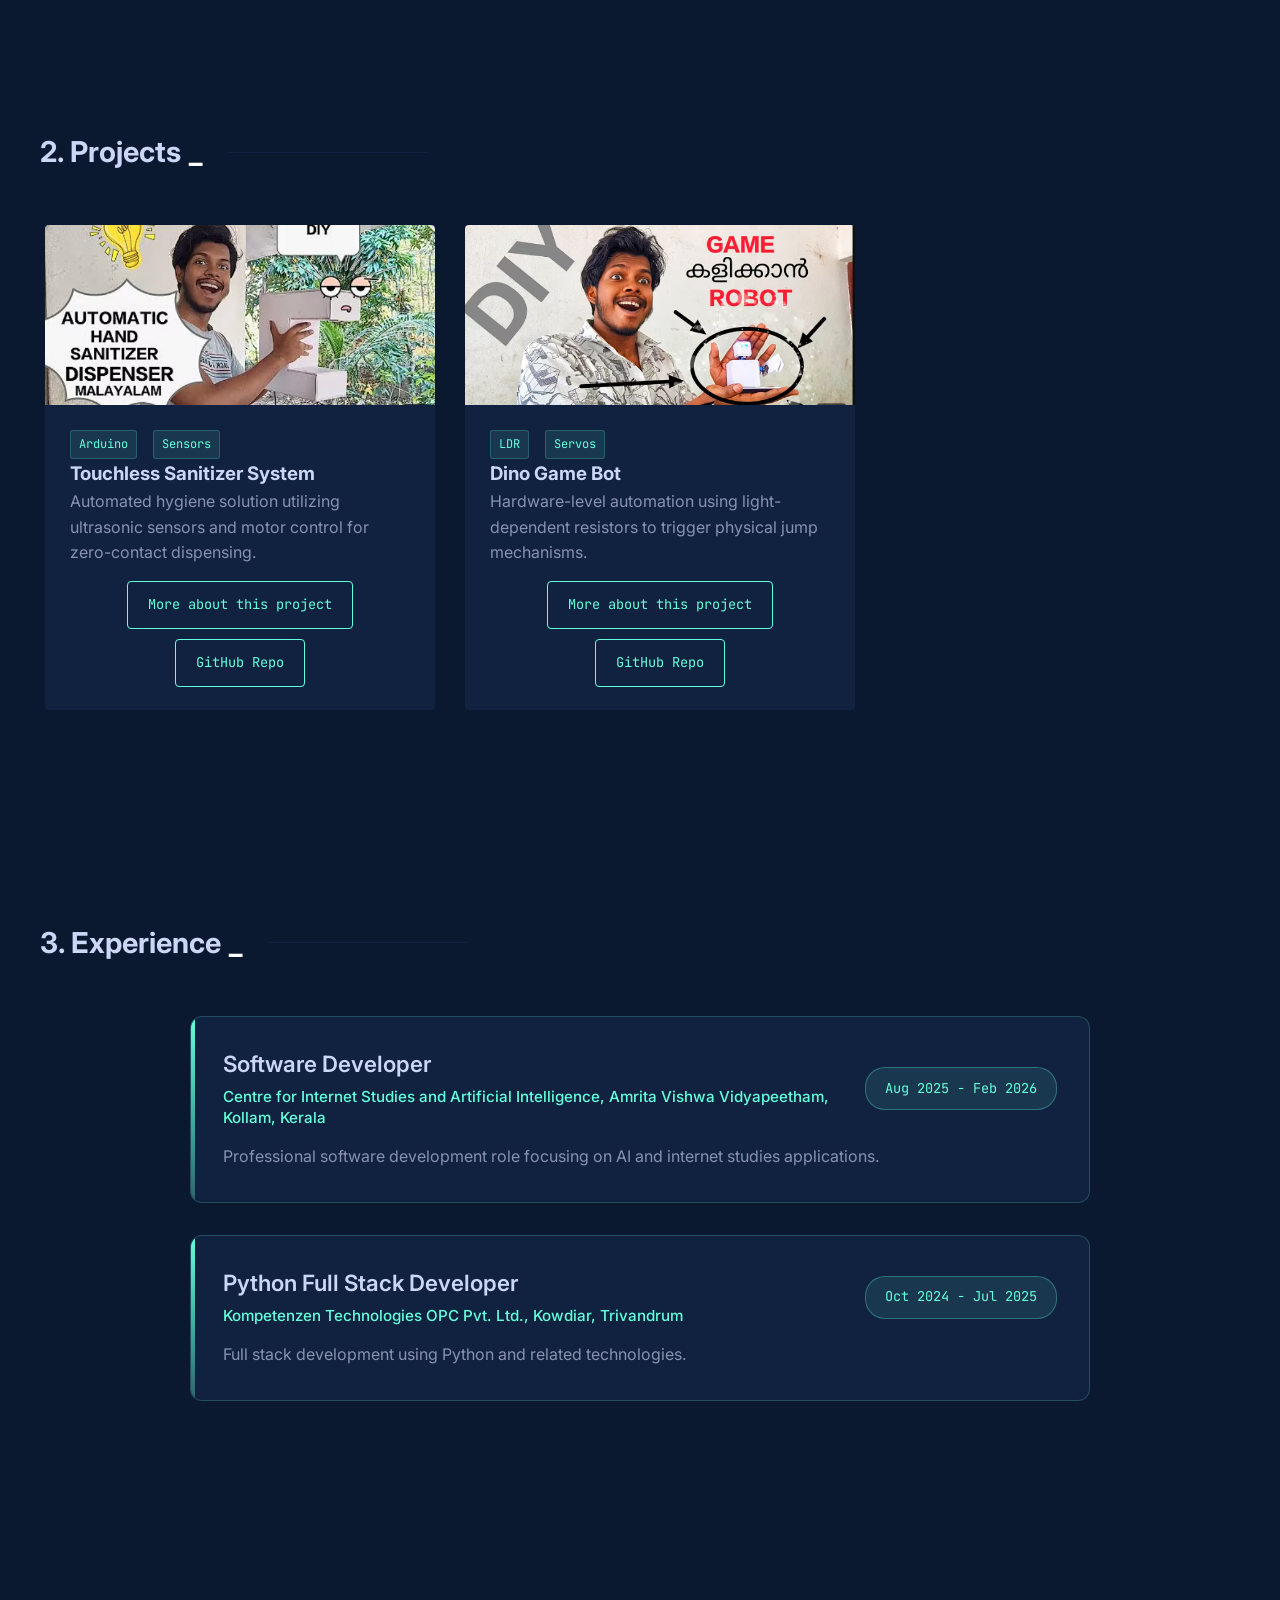
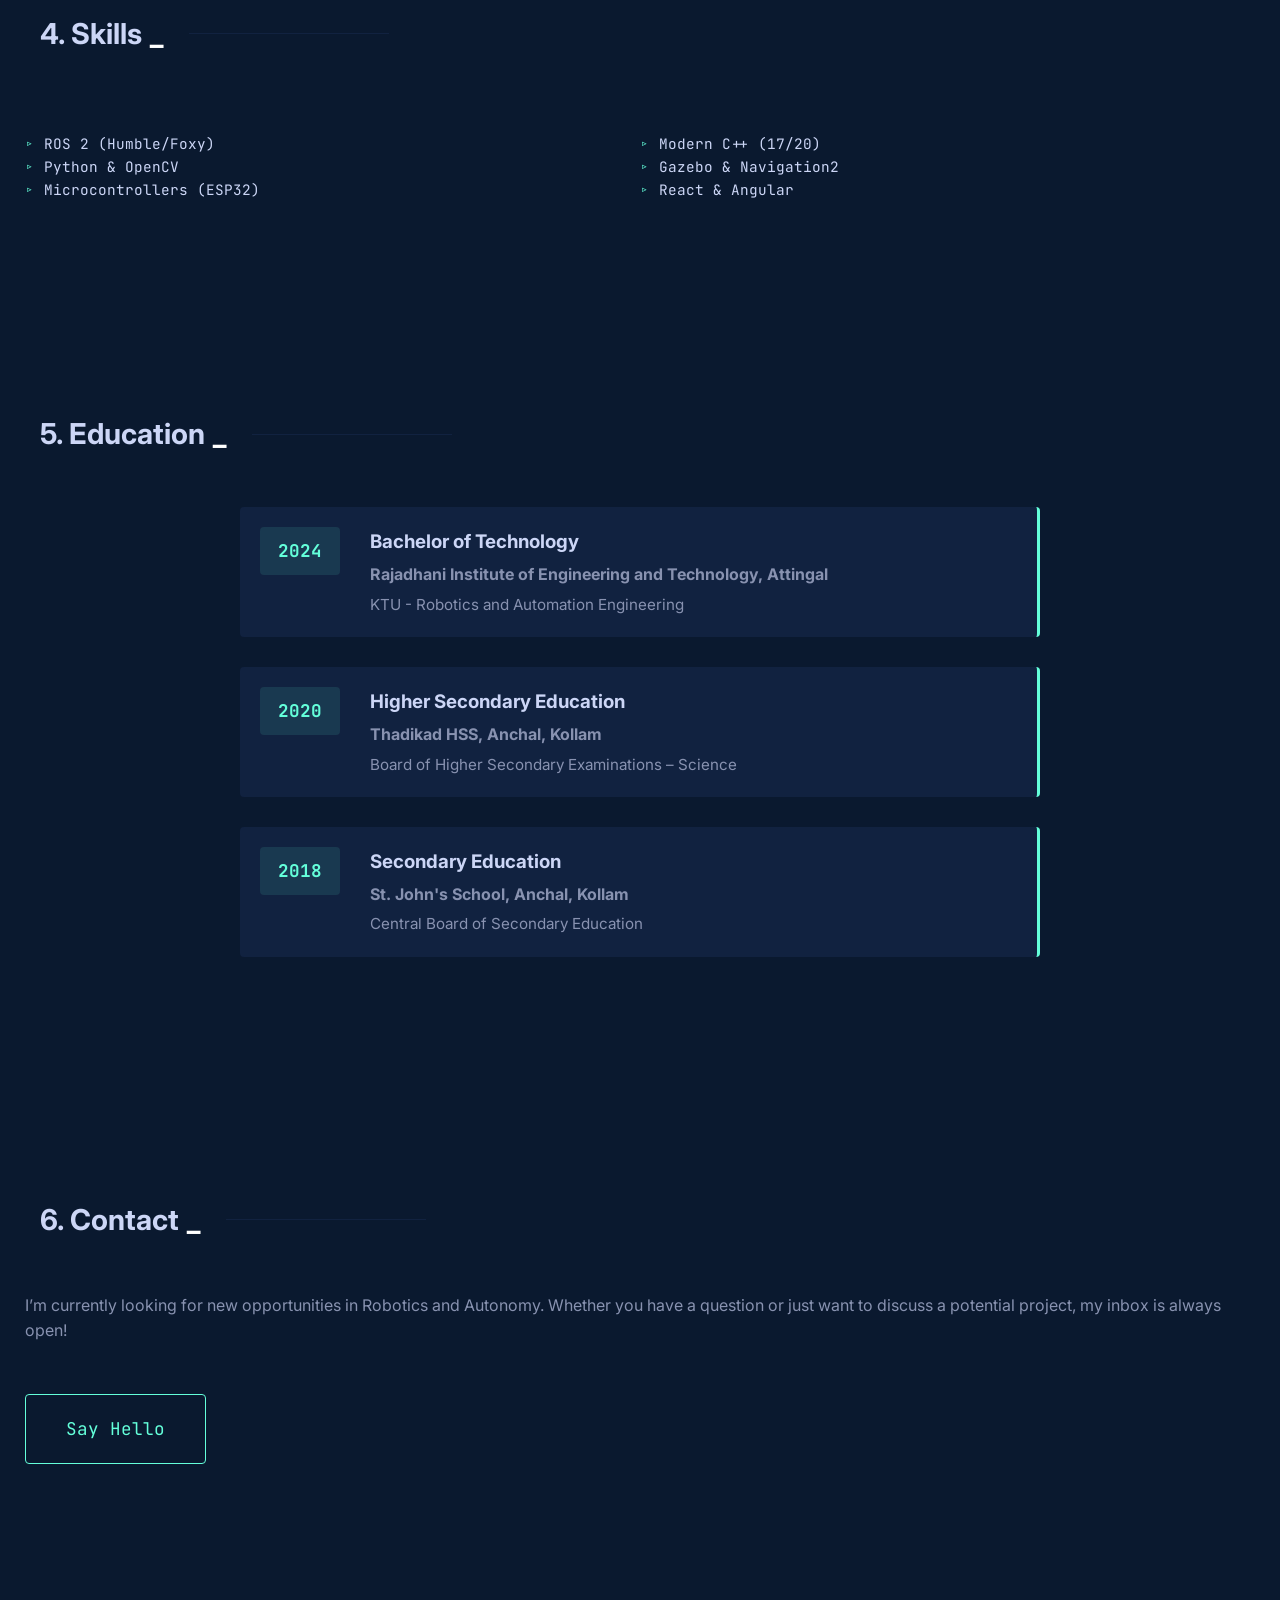
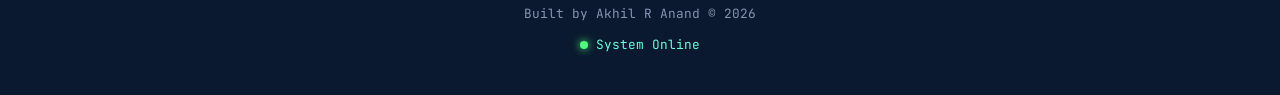
==== commit 13800f31: "fixed Grid" ====
--- a/index.html
+++ b/index.html
@@ -1,33 +1,41 @@
 <!DOCTYPE html>
 <html lang="en">
+
 <head>
     <meta charset="UTF-8">
     <meta name="viewport" content="width=device-width, initial-scale=1.0">
     <title>Akhil R Anand | Robotics Engineer</title>
-    <link href="https://fonts.googleapis.com/css2?family=Inter:wght@300;400;600;700&family=JetBrains+Mono&display=swap" rel="stylesheet">
+    <link href="https://fonts.googleapis.com/css2?family=Inter:wght@300;400;600;700&family=JetBrains+Mono&display=swap"
+        rel="stylesheet">
     <link rel="stylesheet" href="css/style.css">
 </head>
+
 <body>
 
     <nav>
         <div class="nav-container">
             <div class="logo">ROBOTS<span class="blink-underscore">_</span></div>
 
-    <div class="nav-menu">
-        <ul class="nav-links">
-            <li><a href="#about" title="Learn about me and my background"><span class="nav-num">1.</span> About</a></li>
-            <li><a href="#projects" title="Explore my selected projects"><span class="nav-num">2.</span> Projects</a></li>
-            <li><a href="#experience" title="Check my professional experience"><span class="nav-num">3.</span> Experience</a></li>
-            <li><a href="#skills" title="View my technical skills"><span class="nav-num">4.</span> Skills</a></li>
-            <li><a href="#education" title="See my educational background"><span class="nav-num">5.</span> Education</a></li>
-            <li><a href="#contact" title="Get in touch with me"><span class="nav-num">6.</span> Contact</a></li>
-        </ul>
-    </div>
-    <button class="hamburger" aria-label="Toggle navigation">
-        <span></span>
-        <span></span>
-        <span></span>
-    </button>
+            <div class="nav-menu">
+                <ul class="nav-links">
+                    <li><a href="#about" title="Learn about me and my background"><span class="nav-num">1.</span>
+                            About</a></li>
+                    <li><a href="#projects" title="Explore my selected projects"><span class="nav-num">2.</span>
+                            Projects</a></li>
+                    <li><a href="#experience" title="Check my professional experience"><span class="nav-num">3.</span>
+                            Experience</a></li>
+                    <li><a href="#skills" title="View my technical skills"><span class="nav-num">4.</span> Skills</a>
+                    </li>
+                    <li><a href="#education" title="See my educational background"><span class="nav-num">5.</span>
+                            Education</a></li>
+                    <li><a href="#contact" title="Get in touch with me"><span class="nav-num">6.</span> Contact</a></li>
+                </ul>
+            </div>
+            <button class="hamburger" aria-label="Toggle navigation">
+                <span></span>
+                <span></span>
+                <span></span>
+            </button>
 
         </div>
     </nav>
@@ -38,7 +46,7 @@
             <h1 class="hero-title">Akhil R Anand<span>.</span></h1>
             <h2 class="hero-subtitle">Robotics Engineer</h2>
             <p class="hero-tagline">
-               Building the future of Autonomy.
+                Building the future of Autonomy.
             </p>
             <div class="hero-action">
                 <a href="#projects" class="btn">Explore My Systems</a>
@@ -49,10 +57,12 @@
     <main>
         <section id="about" class="reveal">
             <div class="container">
-<h2 class="section-heading">1. About Me<span class="blink-underscore">_</span></h2>
+                <h2 class="section-heading">1. About Me<span class="blink-underscore">_</span></h2>
                 <div class="about-flex">
                     <div class="about-text">
-                        <p>Hi, I'm Akhil R Anand. I hold a B.Tech in <strong>Robotics and Automation</strong>. With professional experience in software development, I specialize in building autonomous systems using <strong>ROS 2, C++, and Python</strong>.</p>
+                        <p>Hi, I'm Akhil R Anand. I hold a B.Tech in <strong>Robotics and Automation</strong>. With
+                            professional experience in software development, I specialize in building autonomous systems
+                            using <strong>ROS 2, C++, and Python</strong>.</p>
 
                     </div>
                     <div class="about-image-column">
@@ -63,11 +73,24 @@
                 </div>
             </div>
         </section>
-
         <section id="projects">
             <div class="container">
-<h2 class="section-heading reveal">2. Projects<span class="blink-underscore">_</span></h2>
+                <h2 class="section-heading reveal">2. Projects<span class="blink-underscore">_</span></h2>
                 <div class="project-grid">
+
+
+
+
+
+
+
+
+
+
+
+
+
+
                     <div class="card reveal">
                         <div class="image-container">
                             <img src="assets/automaticHandSanitizerDispencer.png" alt="Sanitizer" class="project-img">
@@ -78,18 +101,39 @@
                                 <span class="tech-tag">Sensors</span>
                             </div>
                             <h3>Touchless Sanitizer System</h3>
-                            <p>Automated hygiene solution utilizing  ultrasonic   sensors and motor control for  zero-contact dispensing.
+                            <p>Automated hygiene solution utilizing ultrasonic sensors and motor control for
+                                zero-contact dispensing.
 
 
                             </p>
                             <div class="project-buttons">
-                              <a href="html/projects/automaticHandSanitizerDispencer.html" class="btn-outline">More about this project</a>
-                              <a href="https://github.com/akhilranand/automatic-hand-sanitizer-dispenser" class="btn-outline">GitHub Repo</a>
-                            </div>
-
-                        </div>
-                    </div>
-                    <div class="card reveal">
+                                <a href="html/projects/automaticHandSanitizerDispencer.html" class="btn-outline">More
+                                    about this project</a>
+                                <a href="https://github.com/akhilranand/automatic-hand-sanitizer-dispenser"
+                                    class="btn-outline">GitHub Repo</a>
+                            </div>
+
+                        </div>
+                    </div>
+
+
+
+
+
+
+
+
+
+
+
+
+
+     
+
+
+
+
+                          <div class="card reveal">
                         <div class="image-container">
                             <img src="assets/dinoGameAutomation.png" alt="Dino Automation" class="project-img">
                         </div>
@@ -99,16 +143,57 @@
                                 <span class="tech-tag">Servos</span>
                             </div>
                             <h3>Dino Game Bot</h3>
-                            <p>Hardware-level automation using light-dependent resistors to trigger physical jump mechanisms.</p>
+                            <p>Hardware-level automation using light-dependent resistors to trigger physical jump
+                                mechanisms.</p>
                             <div class="project-buttons">
-                              <a href="html/projects/dinoGameAutomation.html" class="btn-outline">More about this project</a>
-                              <a href="https://github.com/akhilranand/arduino-dino-game-automation" class="btn-outline">GitHub Repo</a>
-                            </div>
-
-                        </div>
-                    </div>
-                </div>
-            </div> 
+                                <a href="html/projects/dinoGameAutomation.html" class="btn-outline">More about this
+                                    project</a>
+                                <a href="https://github.com/akhilranand/arduino-dino-game-automation"
+                                    class="btn-outline">GitHub Repo</a>
+                            </div>
+                        </div>
+                    </div>
+
+
+
+
+
+
+
+
+
+
+
+
+
+
+
+
+
+
+
+
+
+
+
+
+
+
+
+
+
+
+
+
+
+
+
+
+
+
+
+                </div>
+            </div>
         </section>
 
         <!-- 3. Experience -->
@@ -120,21 +205,25 @@
                         <div class="experience-header">
                             <div class="experience-role">
                                 <h3>Software Developer</h3>
-                                <div class="experience-company">Centre for Internet Studies and Artificial Intelligence, Amrita Vishwa Vidyapeetham, Kollam, Kerala</div>
+                                <div class="experience-company">Centre for Internet Studies and Artificial Intelligence,
+                                    Amrita Vishwa Vidyapeetham, Kollam, Kerala</div>
                             </div>
                             <div class="experience-date">Aug 2025 - Feb 2026</div>
                         </div>
-                        <p class="experience-description">Professional software development role focusing on AI and internet studies applications.</p>
+                        <p class="experience-description">Professional software development role focusing on AI and
+                            internet studies applications.</p>
                     </div>
                     <div class="experience-card">
                         <div class="experience-header">
                             <div class="experience-role">
                                 <h3>Python Full Stack Developer</h3>
-                                <div class="experience-company">Kompetenzen Technologies OPC Pvt. Ltd., Kowdiar, Trivandrum</div>
+                                <div class="experience-company">Kompetenzen Technologies OPC Pvt. Ltd., Kowdiar,
+                                    Trivandrum</div>
                             </div>
                             <div class="experience-date">Oct 2024 - Jul 2025</div>
                         </div>
-                        <p class="experience-description">Full stack development using Python and related technologies.</p>
+                        <p class="experience-description">Full stack development using Python and related technologies.
+                        </p>
                     </div>
                 </div>
             </div>
@@ -192,10 +281,10 @@
             <div class="container ">
                 <h2 class="section-heading reveal">6. Contact<span class="blink-underscore">_</span></h2>
 
-                
+
                 <p class="contact-desc">
-                    I’m currently looking for new opportunities in Robotics and Autonomy. 
-                    Whether you have a question or just want to discuss a potential project, 
+                    I’m currently looking for new opportunities in Robotics and Autonomy.
+                    Whether you have a question or just want to discuss a potential project,
                     my inbox is always open!
                 </p>
                 <div class="contact-action">
@@ -214,4 +303,5 @@
 
     <script src="js/script.js"></script>
 </body>
+
 </html>
--- a/css/style.css
+++ b/css/style.css
@@ -29,7 +29,7 @@
 }
 
 .container {
-    max-width: 1000px;
+    max-width: 1400px;
     margin: 0 auto;
     padding: 0 25px;
 }
@@ -471,9 +471,36 @@
 /* Projects Section */
 .project-grid {
     display: grid;
-    grid-template-columns: repeat(auto-fit, minmax(320px, 1fr));
+    grid-template-columns: repeat(1, 1fr);
     gap: 30px;
-}
+    width: 100%;
+    justify-content: center;
+    margin: 0 20px;
+}
+
+@media (min-width: 480px) {
+    .project-grid {
+        grid-template-columns: repeat(2, minmax(280px, 1fr));
+    }
+}
+
+@media (min-width: 768px) {
+    .project-grid {
+        grid-template-columns: repeat(3, minmax(280px, 1fr));
+    }
+}
+
+@media (min-width: 1024px) {
+    .project-grid {
+        grid-template-columns: repeat(3, minmax(280px, 1fr));
+    }
+}
+
+/* @media (min-width: 1400px) {
+    .project-grid {
+        grid-template-columns: repeat(4, minmax(280px, 1fr));
+    }
+} */
 
 .card {
     background: var(--bg-light);
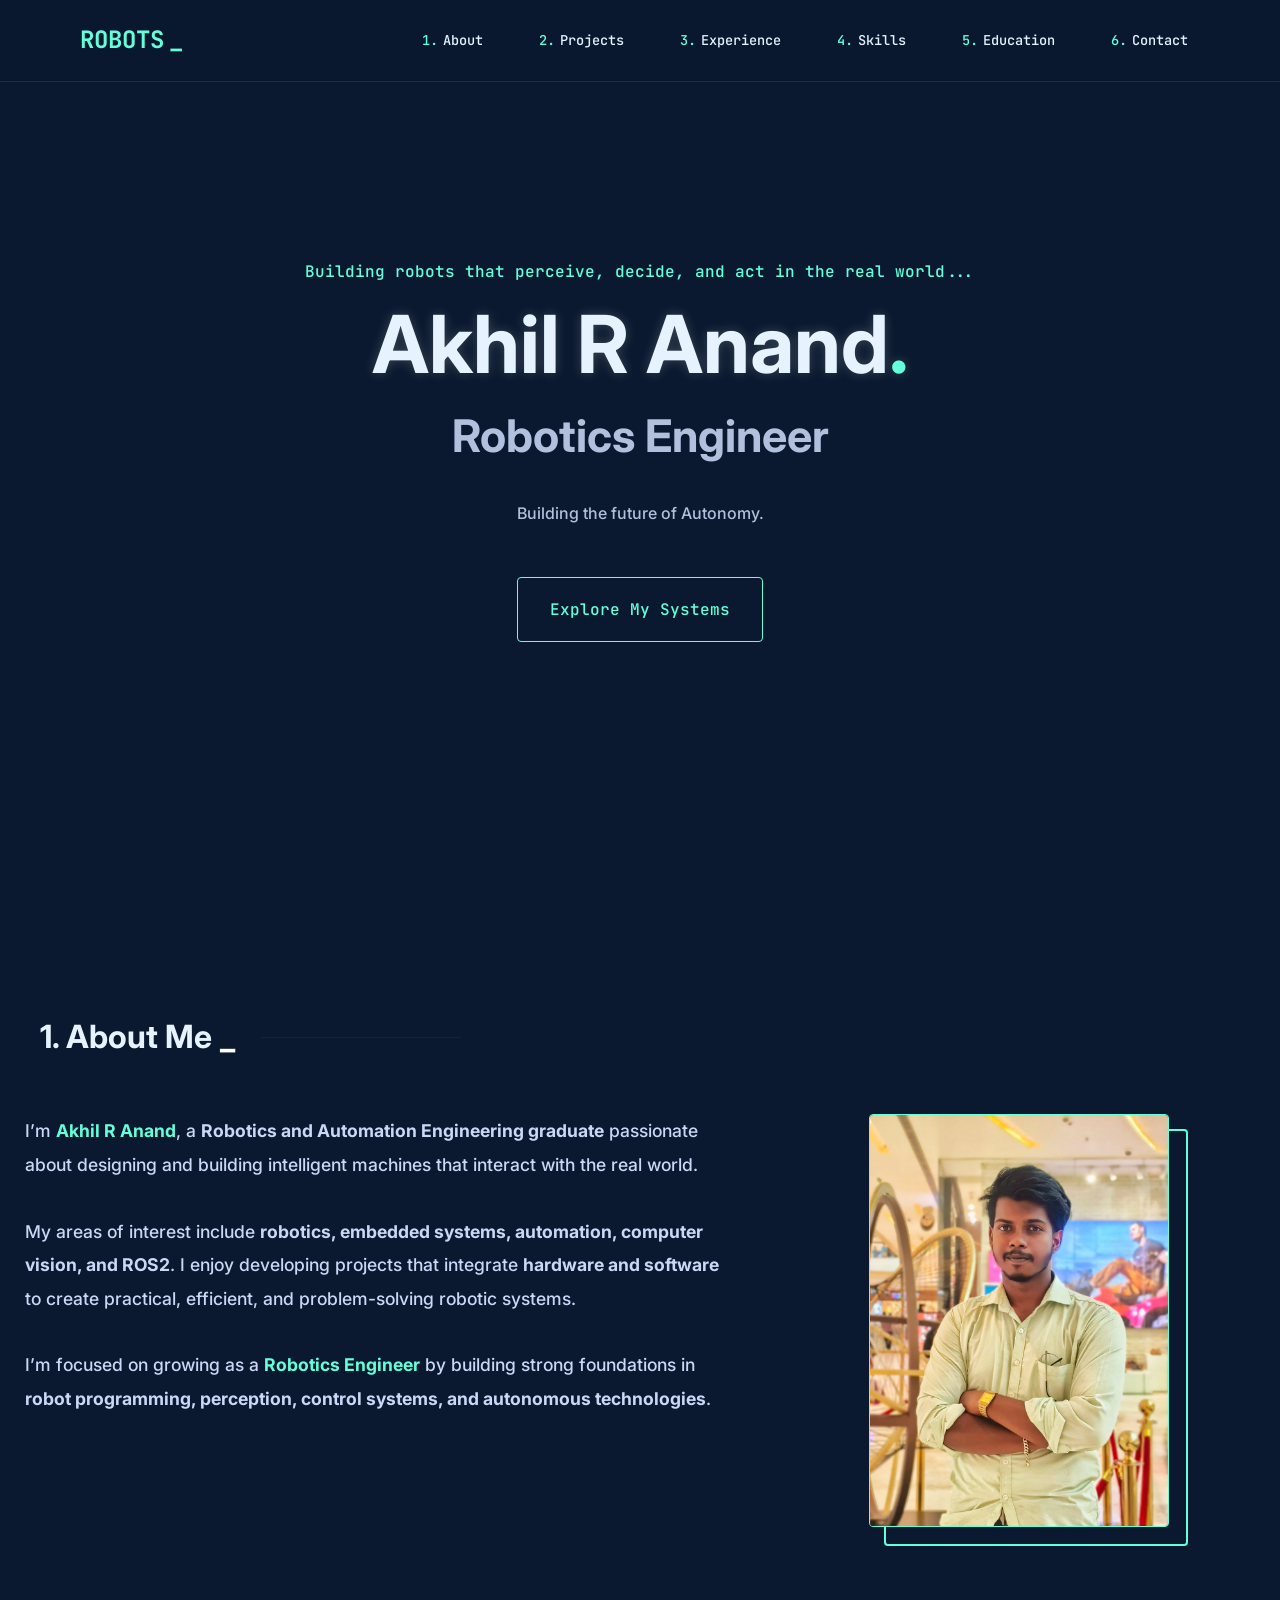
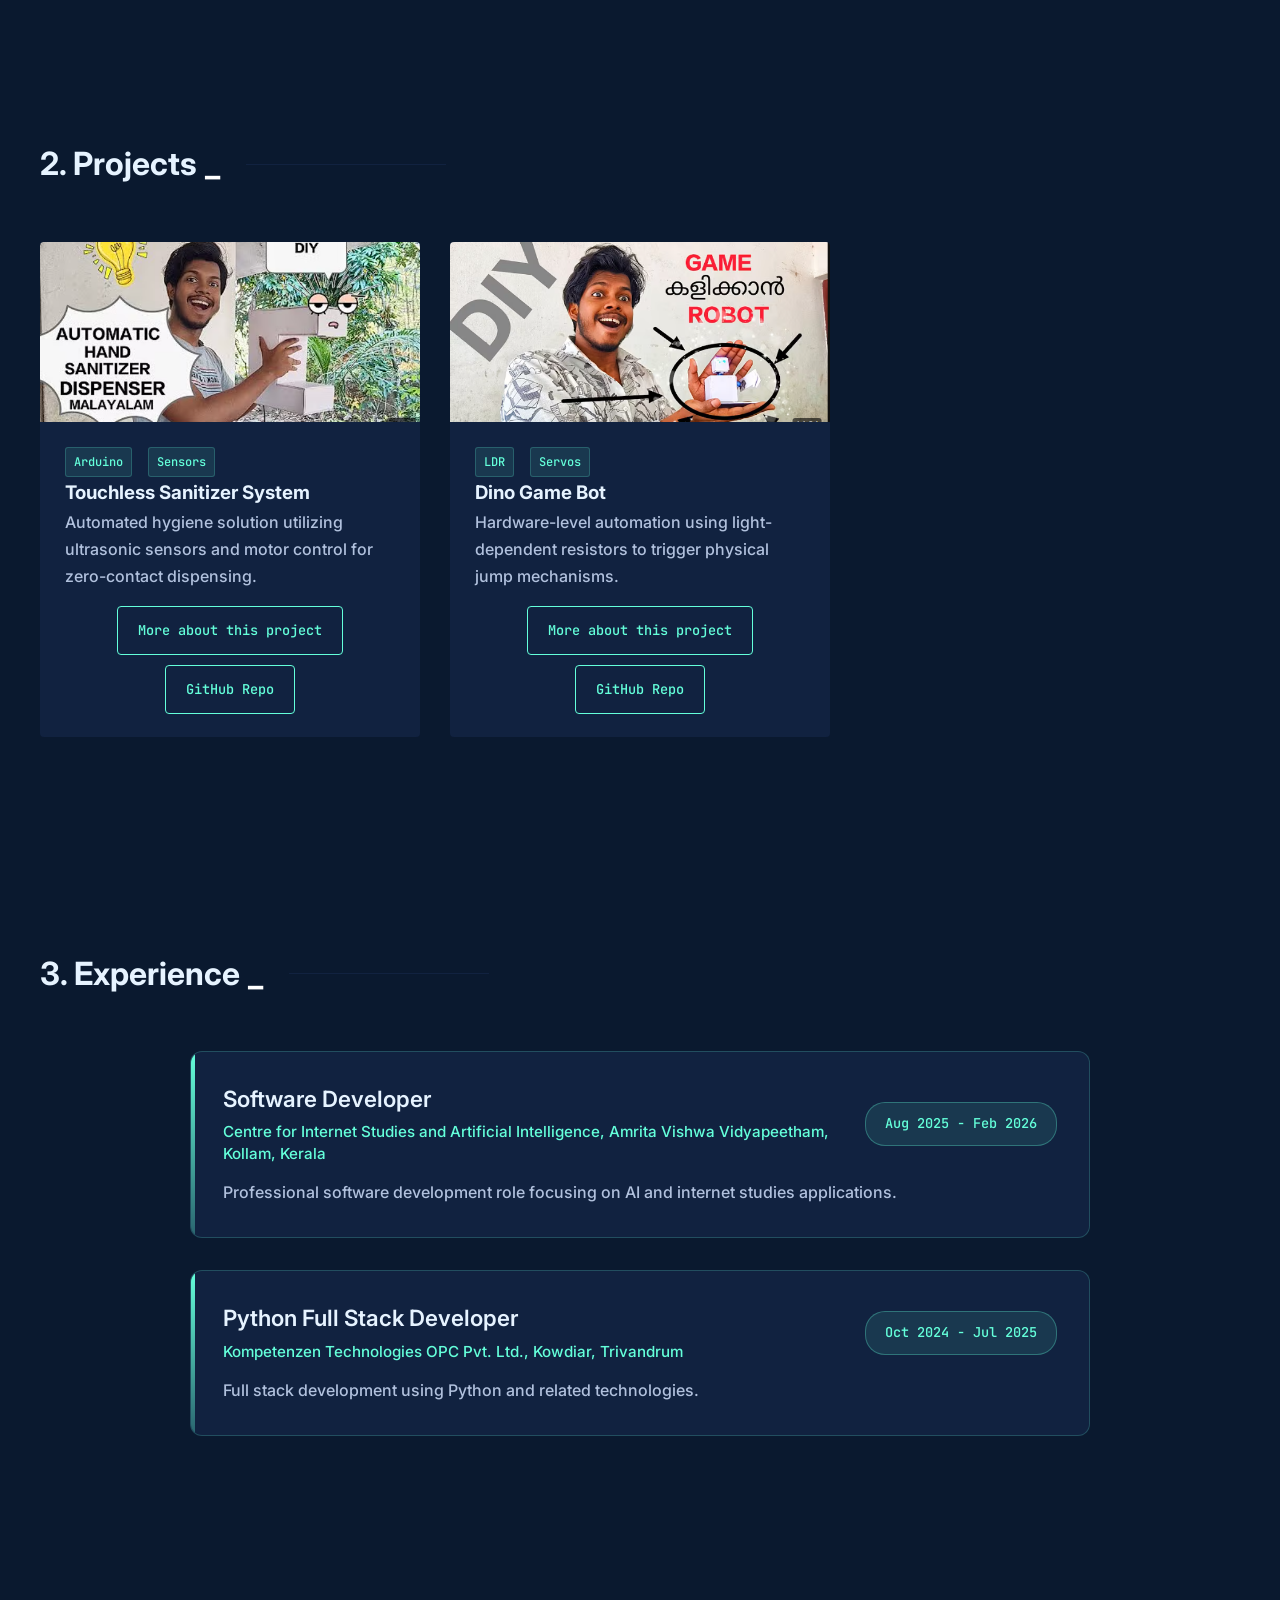
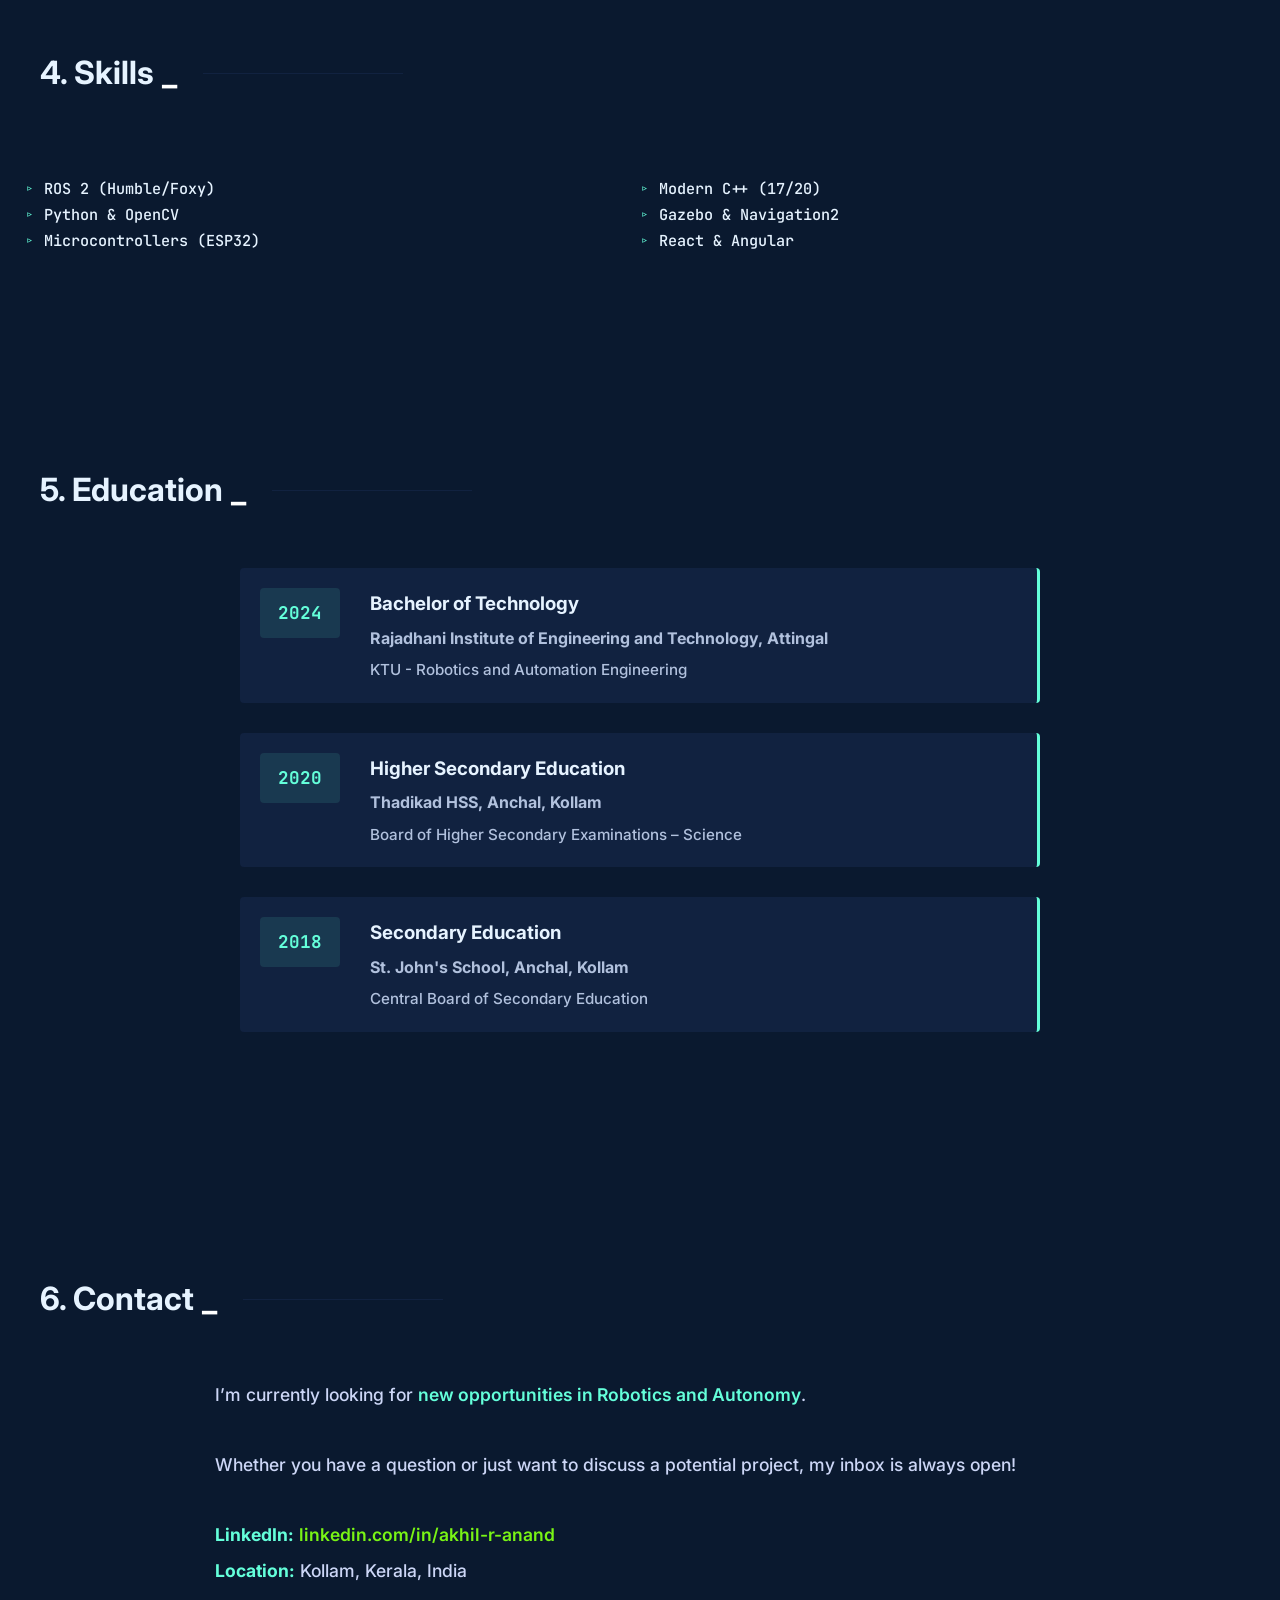
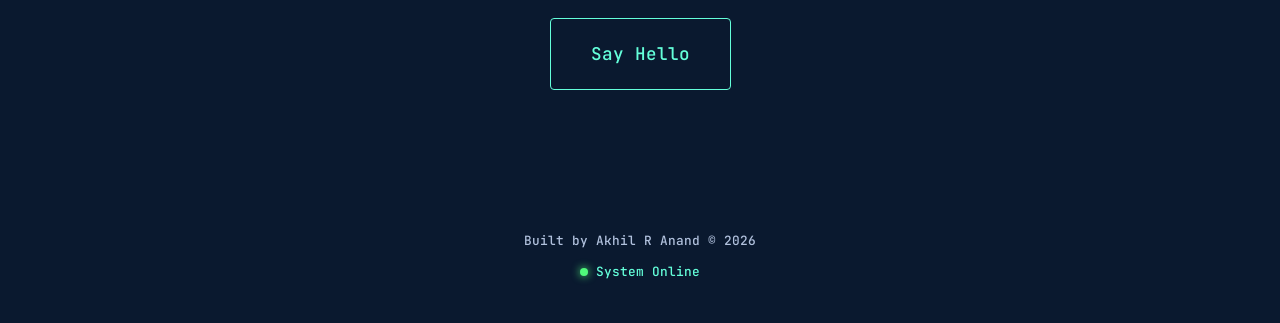
==== commit 88bd8610: "about section" ====
--- a/index.html
+++ b/index.html
@@ -60,9 +60,24 @@
                 <h2 class="section-heading">1. About Me<span class="blink-underscore">_</span></h2>
                 <div class="about-flex">
                     <div class="about-text">
-                        <p>Hi, I'm Akhil R Anand. I hold a B.Tech in <strong>Robotics and Automation</strong>. With
+                        <!-- <p>Hi, I'm Akhil R Anand. I hold a B.Tech in <strong>Robotics and Automation</strong>. With
                             professional experience in software development, I specialize in building autonomous systems
-                            using <strong>ROS 2, C++, and Python</strong>.</p>
+                            using <strong>ROS 2, C++, and Python</strong>.</p> -->
+                        <p
+                            style="font-size: 1.1rem; line-height: 1.9; color: #ccd6f6; max-width: 850px; margin: 0 auto; text-align: left;">
+                            I’m <strong style="color: #64ffda;">Akhil R Anand</strong>, a <strong>Robotics and
+                                Automation Engineering graduate</strong> passionate about designing and building
+                            intelligent machines that interact with the real world.
+                            <br><br>
+                            My areas of interest include <strong>robotics, embedded systems, automation, computer
+                                vision, and ROS2</strong>. I enjoy developing projects that integrate <strong>hardware
+                                and software</strong> to create practical, efficient, and problem-solving robotic
+                            systems.
+                            <br><br>
+                            I’m focused on growing as a <strong style="color: #64ffda;">Robotics Engineer</strong> by
+                            building strong foundations in <strong>robot programming, perception, control systems, and
+                                autonomous technologies</strong>.
+                        </p>
 
                     </div>
                     <div class="about-image-column">
@@ -128,12 +143,12 @@
 
 
 
-     
-
-
-
-
-                          <div class="card reveal">
+
+
+
+
+
+                    <div class="card reveal">
                         <div class="image-container">
                             <img src="assets/dinoGameAutomation.png" alt="Dino Automation" class="project-img">
                         </div>
@@ -282,13 +297,23 @@
                 <h2 class="section-heading reveal">6. Contact<span class="blink-underscore">_</span></h2>
 
 
-                <p class="contact-desc">
-                    I’m currently looking for new opportunities in Robotics and Autonomy.
-                    Whether you have a question or just want to discuss a potential project,
-                    my inbox is always open!
+                <p class="contact-desc"
+                    style="font-size: 1.1rem; line-height: 2; color: #ccd6f6; max-width: 850px; margin: 0 auto; text-align: left;">
+                    I’m currently looking for <span style="color: #64ffda; font-weight: 600;">new opportunities in
+                        Robotics and Autonomy</span>.
+                    <br><br>
+                    Whether you have a question or just want to discuss a potential project, my inbox is always open!
+                    <br><br>
+                    <strong style="color: #64ffda;">LinkedIn:</strong>
+                    <a href="https://linkedin.com/in/akhil-r-anand" target="_blank" class="linkClick">
+                        linkedin.com/in/akhil-r-anand
+                    </a>
+                    <br>
+                    <strong style="color: #64ffda;">Location:</strong> Kollam, Kerala, India
                 </p>
-                <div class="contact-action">
-                    <a href="mailto:akhil.r.anand@example.com" class="btn large">Say Hello</a>
+                <div class="contact-action" style="text-align: center; margin-top: 30px;">
+                    <!-- <a href="mailto:" class="btn large">Say Hello</a> -->
+                     <a href="https://linkedin.com/in/akhil-r-anand" class="btn large">Say Hello</a>
                 </div>
             </div>
         </section>
@@ -296,7 +321,7 @@
 
     <footer>
         <p>Built by Akhil R Anand &copy; 2026</p>
-        <div class="status">
+        <div class="status ">
             <span class="online-dot"></span> <span>System Online</span>
         </div>
     </footer>
--- a/css/style.css
+++ b/css/style.css
@@ -3,8 +3,8 @@
     --bg-light: #112240;
     --bg-hover: #233554;
     --accent: #64ffda;
-    --text-main: #ccd6f6;
-    --text-dim: #8892b0;
+    --text-main: #e6f3ff;
+    --text-dim: #b1c1dd;
     --font-sans: 'Inter', sans-serif;
     --font-mono: 'JetBrains Mono', monospace;
 }
@@ -24,7 +24,8 @@
     background-color: var(--bg);
     color: var(--text-main);
     font-family: var(--font-sans);
-    line-height: 1.6;
+    line-height: 1.7;
+    font-weight: 500;
     overflow-x: hidden;
 }
 
@@ -78,7 +79,7 @@
 
 .blink-underscore {
     font-family: var(--font-mono);
-    animation: blink-cursor 0.8s steps(2, start) infinite;
+    animation: blink-cursor 0.8s steps(10, start) infinite;
     color: var(--accent);
     margin-left: 2px;
     font-size: inherit;
@@ -320,6 +321,8 @@
 .hero-title {
     font-size: clamp(40px, 8vw, 80px);
     line-height: 1.1;
+    font-weight: 700;
+    text-shadow: 0 0 12px rgba(255,255,255,0.2);
     animation-delay: 0.4s;
 }
 
@@ -363,7 +366,7 @@
     flex-wrap: wrap;
     align-items: center;
     gap: 0.25rem;
-    font-size: 1.8rem;
+    font-size: 2rem;
     margin-bottom: 40px;
     color: var(--text-main);
     transition: all 0.3s ease;
@@ -372,6 +375,7 @@
     cursor: pointer;
     position: relative;
     white-space: normal;
+    font-weight: 700;
 }
 
 .section-heading:hover {
@@ -410,7 +414,8 @@
     list-style: none;
     margin-top: 25px;
     font-family: var(--font-mono);
-    font-size: 0.9rem;
+    font-size: 0.95rem;
+    color: var(--text-main);
 }
 
 .skills-list li::before {
@@ -471,28 +476,32 @@
 /* Projects Section */
 .project-grid {
     display: grid;
-    grid-template-columns: repeat(1, 1fr);
+    grid-template-columns: 1fr; /* Default mobile: 1 column */
     gap: 30px;
     width: 100%;
-    justify-content: center;
-    margin: 0 20px;
-}
-
-@media (min-width: 480px) {
+    /* Removed max-width: 300px to allow the grid to actually grow */
+    max-width: 1200px; 
+    margin: 0 auto; /* Standard centering */
+}
+
+/* Small tablets / Large phones */
+@media (min-width: 600px) {
     .project-grid {
-        grid-template-columns: repeat(2, minmax(280px, 1fr));
-    }
-}
-
-@media (min-width: 768px) {
+        grid-template-columns: repeat(2, 1fr);
+    }
+}
+
+/* Desktop */
+@media (min-width: 900px) {
     .project-grid {
-        grid-template-columns: repeat(3, minmax(280px, 1fr));
-    }
-}
-
-@media (min-width: 1024px) {
+        grid-template-columns: repeat(3, 1fr);
+    }
+}
+
+/* Extra Large Screens */
+@media (min-width: 1400px) {
     .project-grid {
-        grid-template-columns: repeat(3, minmax(280px, 1fr));
+        grid-template-columns: repeat(4, 1fr);
     }
 }
 
@@ -994,6 +1003,65 @@
     }
 }
 
+
+
+
+
+@media (max-width: 768px) {
+    .about-flex {
+        display: grid; /* Ensure grid is active */
+        grid-template-columns: 1fr;
+        text-align: center;
+        gap: 20px;
+    }
+
+    .about-image-column {
+        order: -1;
+        margin: 0 auto 40px auto; /* Centering the column itself */
+        max-width: 100%;
+        display: flex;
+        justify-content: center; /* Centers content inside the column */
+    }
+
+    .skills-list {
+        justify-content: center;
+        display: flex;
+        flex-wrap: wrap;
+    }
+
+    /* Standardized image centering for all sections */
+    section img, 
+    .about-image-column img, 
+    #demo img {
+        display: block;       /* Required for margin: auto to work */
+        margin-left: auto;    /* Pushes from left */
+        margin-right: auto;   /* Pushes from right */
+        max-width: 100% !important;
+        height: auto;         /* Maintains aspect ratio */
+    }
+
+    /* Mobile back button */
+    .mobile-back-btn {
+        display: block;
+        padding: 90px 0 20px 0;
+        text-align: left;
+        margin-left: 20px;
+    }
+
+    .mobile-back-btn a {
+        color: var(--accent);
+        text-decoration: none;
+        font-family: var(--font-mono);
+        font-size: 0.95rem;
+        transition: 0.3s;
+        display: inline-block;
+    }
+
+    .mobile-back-btn a:hover {
+        transform: translateX(-3px);
+    }
+}
+
 @media (max-width: 480px) {
     .mobile-back-btn {
         padding: 90px 0 15px 0;
@@ -1004,17 +1072,29 @@
         padding: 10px 15px;
         border: 1px solid rgba(100, 255, 218, 0.3);
         border-radius: 4px;
-        display: inline-block;
-    }
-
-    /* More aggressive mobile image sizing */
-    section img {
-        max-width: 100% !important;
-        width: calc(100% - 20px) !important;
-    }
-
+    }
+
+    /* Aggressive mobile centering */
+    section img, 
     #demo img {
-        max-width: calc(100% - 20px) !important;
-        margin: 0 10px;
-    }
-}
+        width: calc(100% - 20px) !important; /* Creates the 10px gutter on each side */
+        margin: 0 auto !important;           /* Forces the calculated space to be equal on both sides */
+        display: block;
+    }
+}
+
+.linkClick {
+    color: #79f415;
+    text-decoration: none;
+    font-weight: 600;
+    transition: all 0.3s ease;
+}
+
+.linkClick:hover {
+    color: #ee7e06;
+    text-decoration: underline;
+}
+
+.linkClick:active {
+    opacity: 0.8;
+}
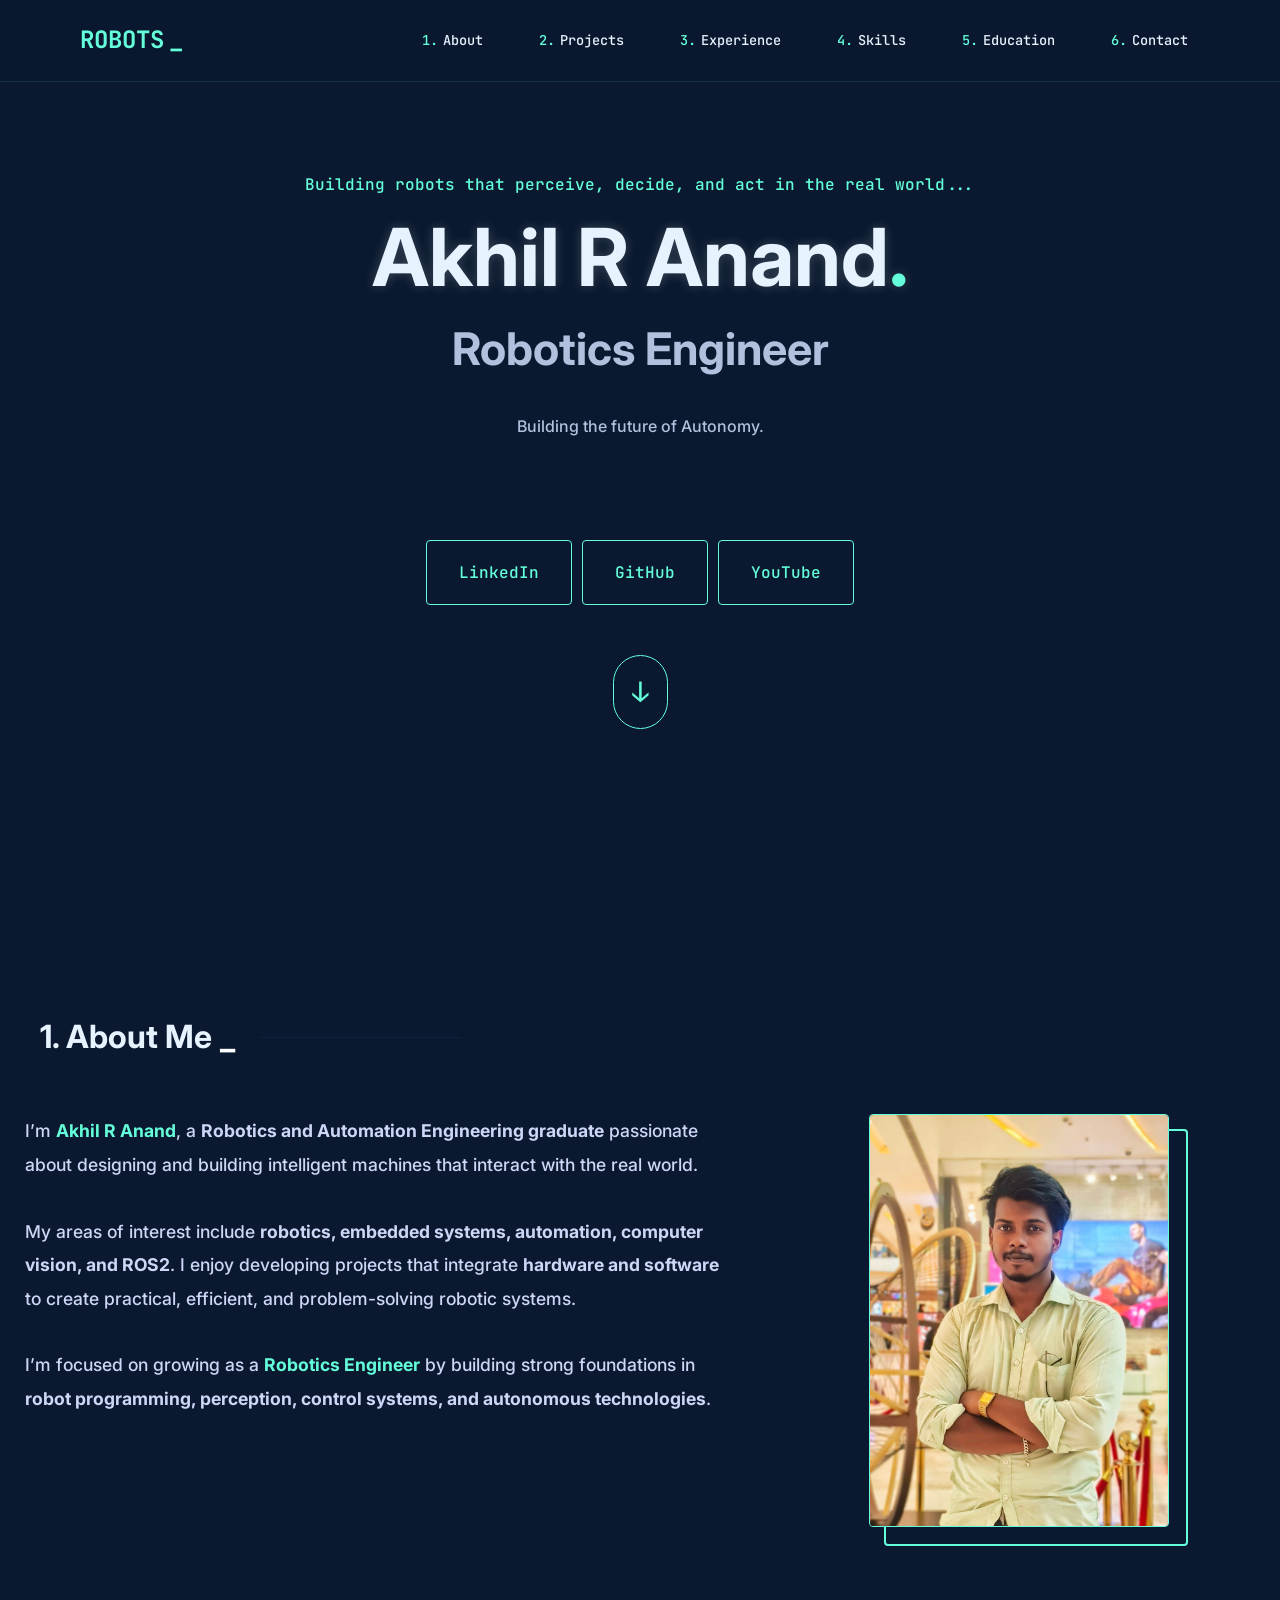
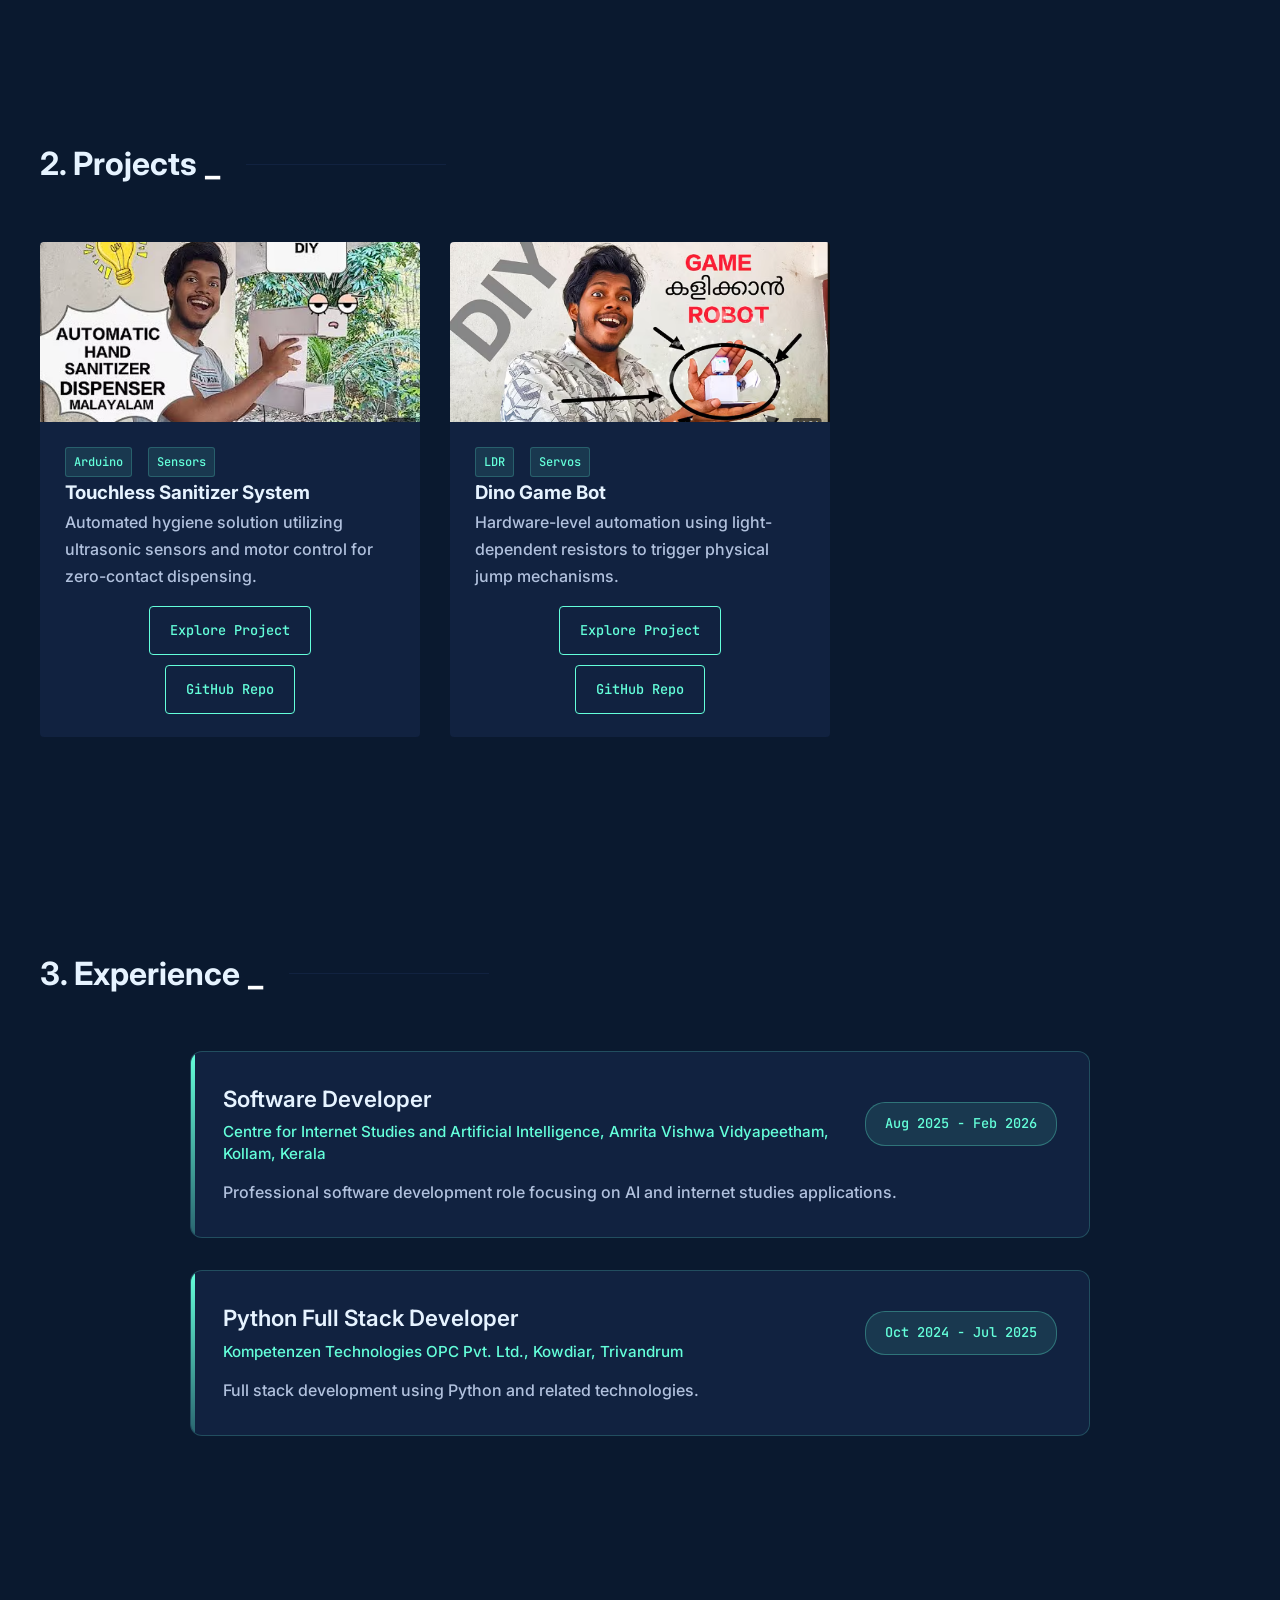
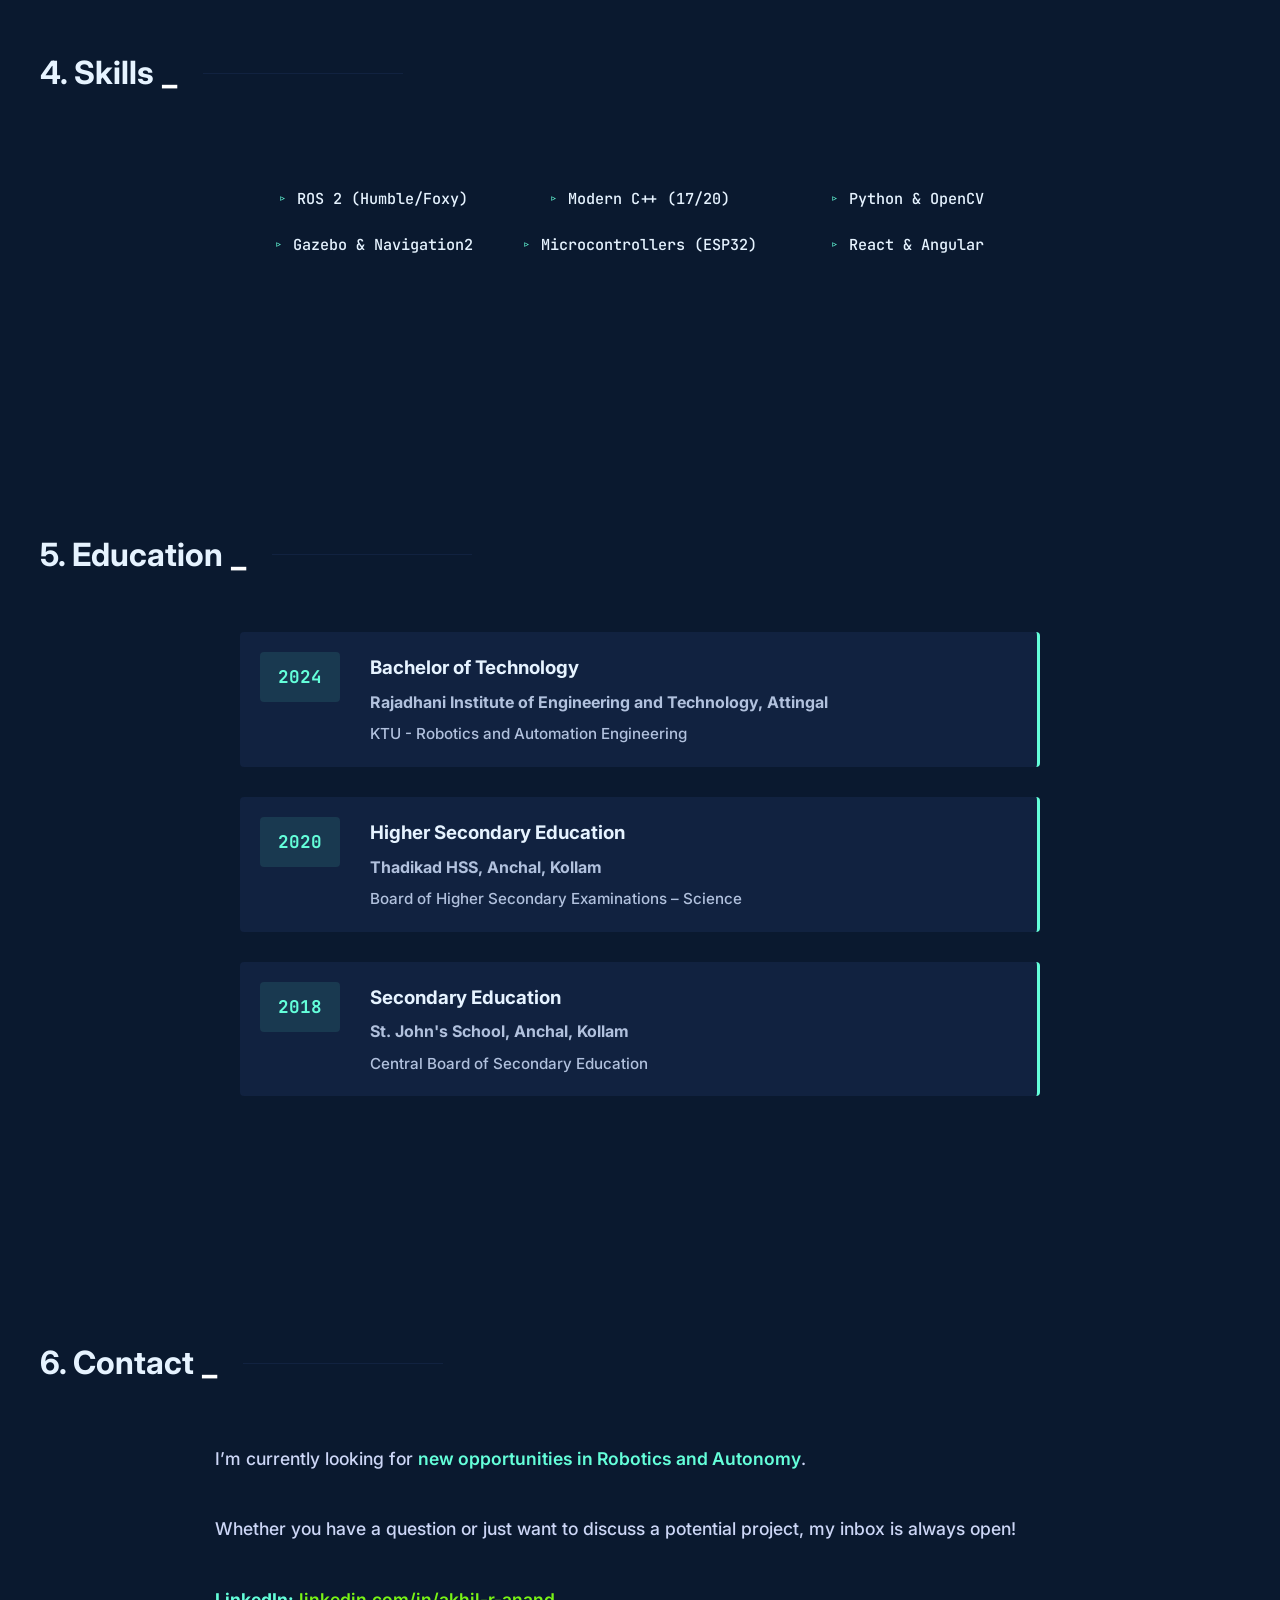
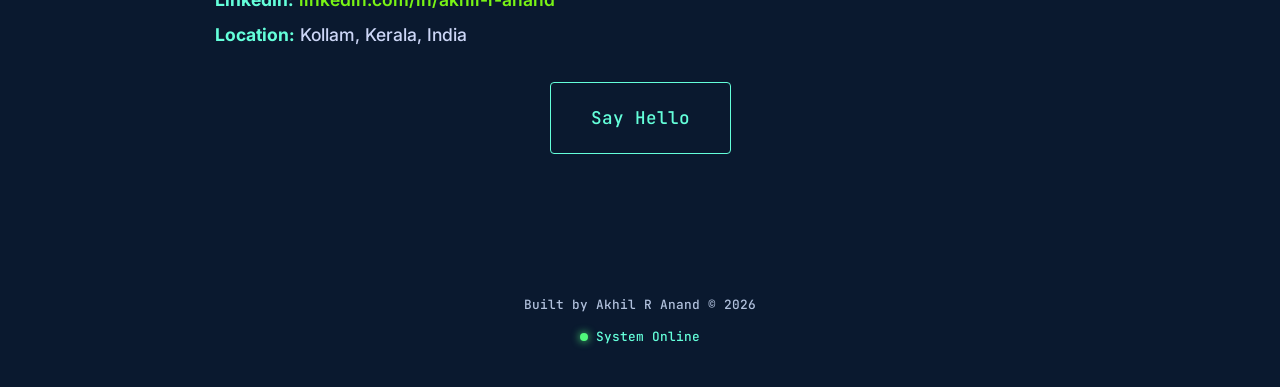
==== commit 213dc9fe: "arrow down button add" ====
--- a/index.html
+++ b/index.html
@@ -8,6 +8,7 @@
     <link href="https://fonts.googleapis.com/css2?family=Inter:wght@300;400;600;700&family=JetBrains+Mono&display=swap"
         rel="stylesheet">
     <link rel="stylesheet" href="css/style.css">
+    
 </head>
 
 <body>
@@ -48,9 +49,23 @@
             <p class="hero-tagline">
                 Building the future of Autonomy.
             </p>
-            <div class="hero-action">
-                <a href="#projects" class="btn">Explore My Systems</a>
-            </div>
+       <div class="hero-action" style="display: flex; flex-wrap: wrap; gap: 10px; justify-content: center;">
+    <div class="hero-action">
+        <a href="https://linkedin.com/in/akhil-r-anand" class="btn">LinkedIn</a>
+    </div>
+    <div class="hero-action">
+        <a href="https://github.com/akhilranand" class="btn">GitHub</a>
+    </div>
+    <div class="hero-action">
+        <a href="https://www.youtube.com/@Akhilomatic" class="btn">YouTube</a>
+    </div>
+</div>
+
+  <div class="hero-action">
+    <a href="#about" class="btn down-btn">↓</a>
+</div>
+
+
         </div>
     </header>
 
@@ -122,8 +137,7 @@
 
                             </p>
                             <div class="project-buttons">
-                                <a href="html/projects/automaticHandSanitizerDispencer.html" class="btn-outline">More
-                                    about this project</a>
+                                <a href="html/projects/automaticHandSanitizerDispencer.html" class="btn-outline">Explore Project</a>
                                 <a href="https://github.com/akhilranand/automatic-hand-sanitizer-dispenser"
                                     class="btn-outline">GitHub Repo</a>
                             </div>
@@ -161,8 +175,7 @@
                             <p>Hardware-level automation using light-dependent resistors to trigger physical jump
                                 mechanisms.</p>
                             <div class="project-buttons">
-                                <a href="html/projects/dinoGameAutomation.html" class="btn-outline">More about this
-                                    project</a>
+                                <a href="html/projects/dinoGameAutomation.html" class="btn-outline">Explore Project</a>
                                 <a href="https://github.com/akhilranand/arduino-dino-game-automation"
                                     class="btn-outline">GitHub Repo</a>
                             </div>
@@ -246,9 +259,9 @@
 
         <!-- 4. Skills / Tech Stack -->
         <section id="skills" class="reveal">
-            <div class="container">
+            <div class="container contact-desc">
                 <h2 class="section-heading">4. Skills<span class="blink-underscore">_</span></h2>
-                <ul class="skills-list">
+                <ul class="skills-list" >
                     <li>ROS 2 (Humble/Foxy)</li>
                     <li>Modern C++ (17/20)</li>
                     <li>Python & OpenCV</li>
--- a/css/style.css
+++ b/css/style.css
@@ -410,12 +410,25 @@
 
 .skills-list {
     display: grid;
-    grid-template-columns: repeat(2, 1fr);
+    grid-template-columns: repeat(3, 1fr);
     list-style: none;
-    margin-top: 25px;
+    
+    /* Centering Logic */
+    margin: 25px auto 0 auto; /* 25px top, auto left/right */
+    max-width: 800px;         /* Adjust this based on your design */
+    width: 90%;               /* Ensures it doesn't hit screen edges on mobile */
+    
+    /* Your existing styles */
     font-family: var(--font-mono);
     font-size: 0.95rem;
     color: var(--text-main);
+    padding: 0;               /* Removes default UL padding */
+}
+
+/* Optional: Center the text inside the grid items */
+.skills-list li {
+    text-align: center;
+    padding: 10px;
 }
 
 .skills-list li::before {
@@ -505,6 +518,20 @@
     }
 }
 
+
+
+
+
+
+
+
+
+
+
+
+
+
+
 /* @media (min-width: 1400px) {
     .project-grid {
         grid-template-columns: repeat(4, minmax(280px, 1fr));
@@ -1097,4 +1124,21 @@
 
 .linkClick:active {
     opacity: 0.8;
+}
+
+
+
+
+.down-btn {
+    border-radius: 80px;
+    font-size: 28px;
+    padding: 12px 18px;
+    display: inline-block;
+    text-decoration: none;
+    animation: blink 1s infinite;
+}
+
+@keyframes blink {
+    0%, 100% { opacity: 1; }
+    50% { opacity: 0.3; }
 }
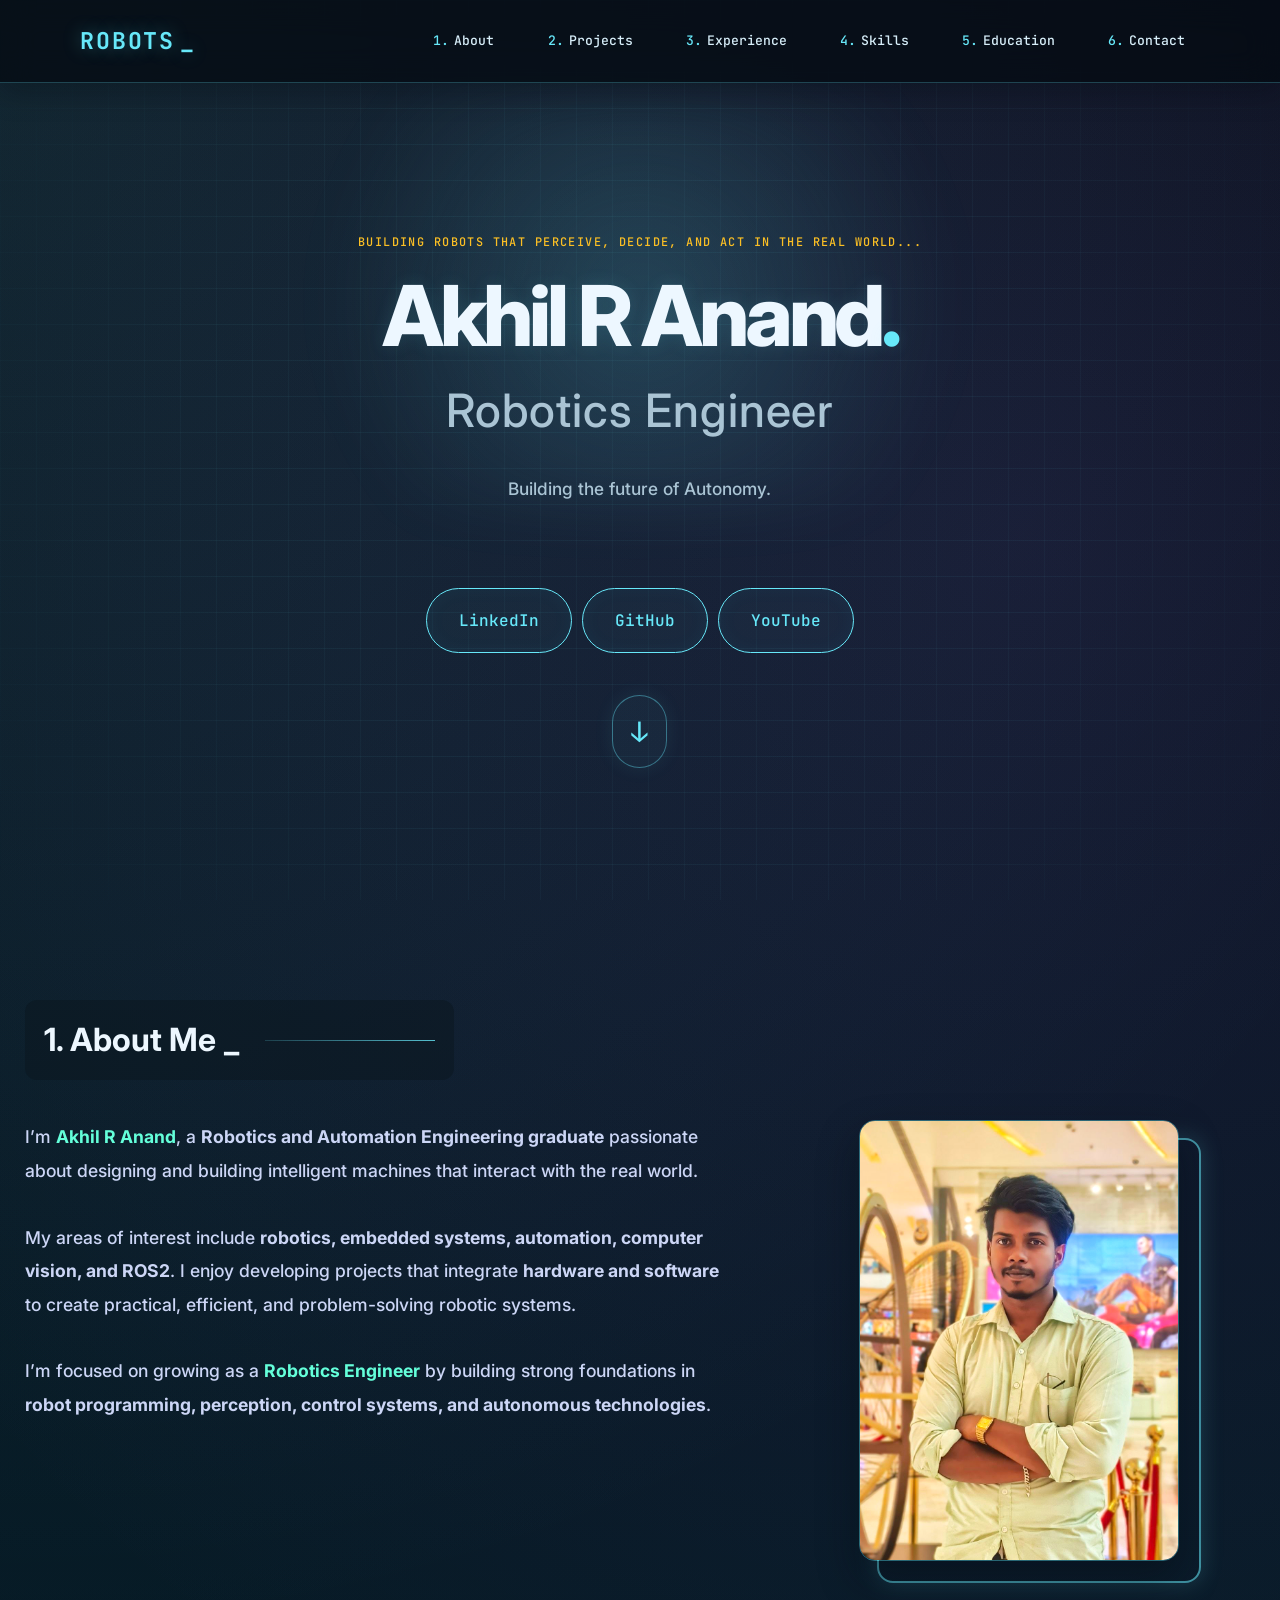
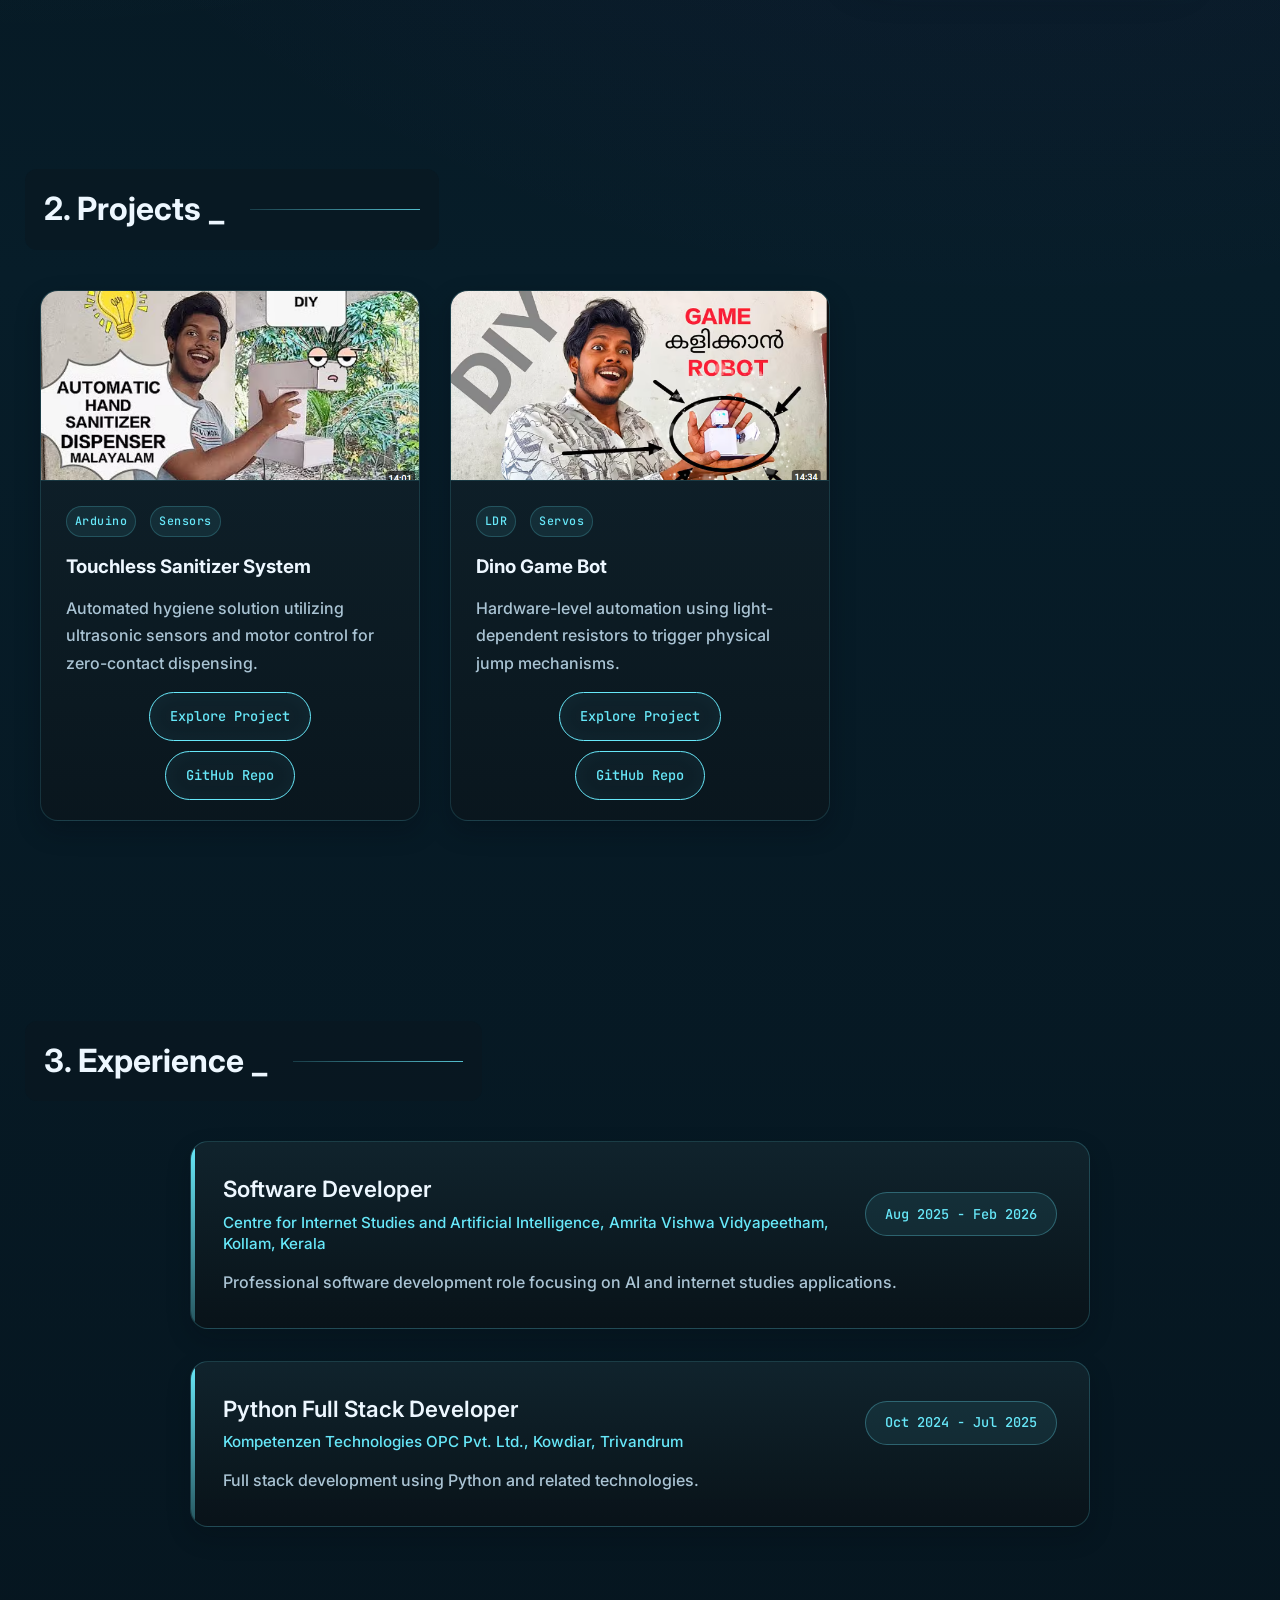
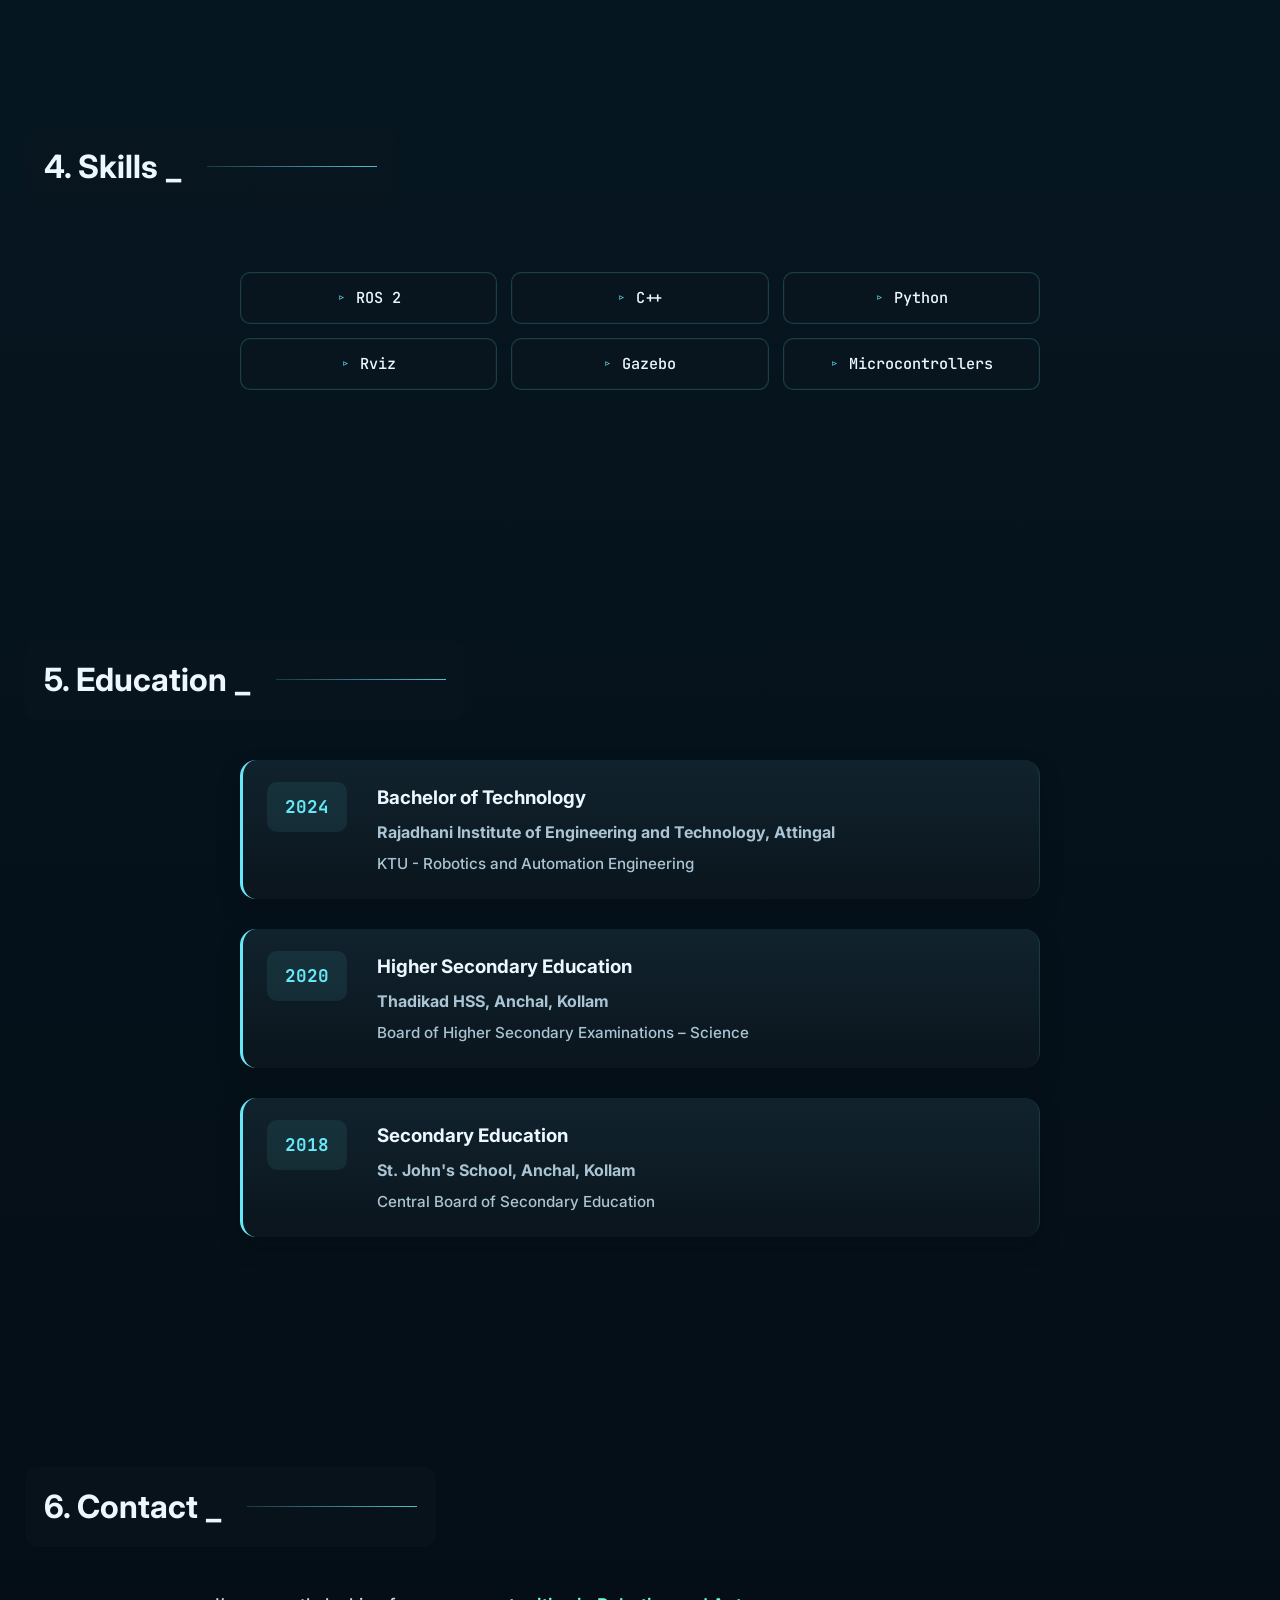
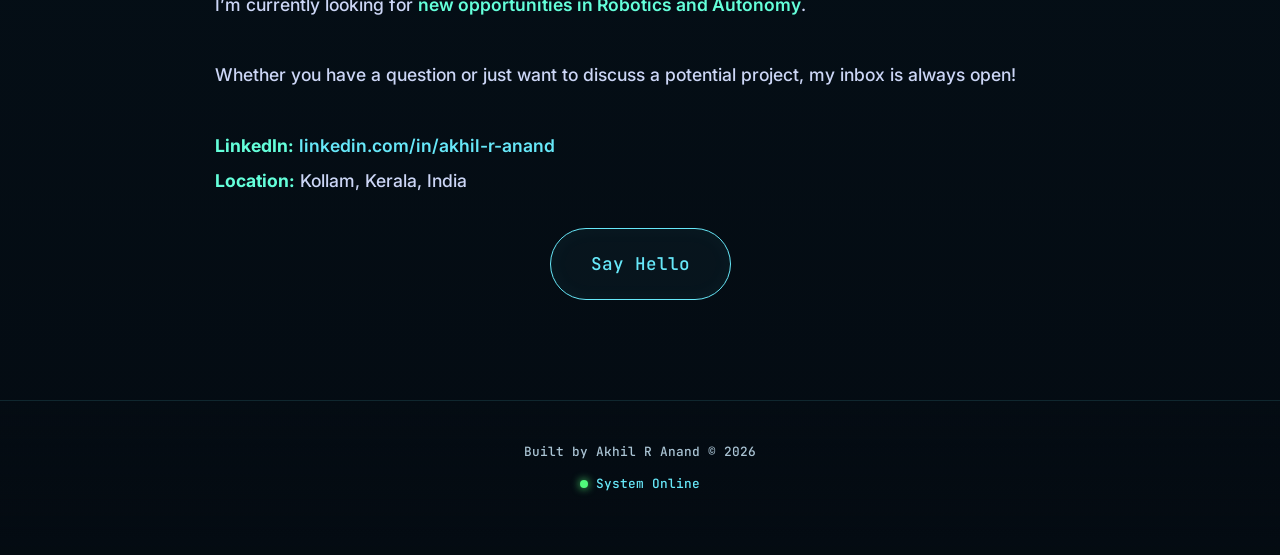
==== commit 92761a8e: "theam change" ====
--- a/index.html
+++ b/index.html
@@ -262,12 +262,13 @@
             <div class="container contact-desc">
                 <h2 class="section-heading">4. Skills<span class="blink-underscore">_</span></h2>
                 <ul class="skills-list" >
-                    <li>ROS 2 (Humble/Foxy)</li>
-                    <li>Modern C++ (17/20)</li>
-                    <li>Python & OpenCV</li>
-                    <li>Gazebo & Navigation2</li>
-                    <li>Microcontrollers (ESP32)</li>
-                    <li>React & Angular</li>
+                    <li>ROS 2</li>
+                    <li>C++</li>
+                    <li>Python</li>
+                    <li>Rviz</li>
+                    <li>Gazebo </li>
+                    <li>Microcontrollers</li>
+                    
                 </ul>
             </div>
         </section>
--- a/css/style.css
+++ b/css/style.css
@@ -1,10 +1,19 @@
 :root {
-    --bg: #0a192f;
-    --bg-light: #112240;
-    --bg-hover: #233554;
-    --accent: #64ffda;
-    --text-main: #e6f3ff;
-    --text-dim: #b1c1dd;
+    --bg: #040b12;
+    --bg-2: #071d29;
+    --bg-3: #0d2430;
+    --bg-panel: rgba(13, 31, 40, 0.9);
+    --bg-panel-strong: rgba(18, 43, 55, 0.98);
+    --bg-hover: rgba(22, 56, 69, 0.98);
+    --accent: #67e8f9;
+    --accent-strong: #9ae6ff;
+    --accent-warm: #fbbf24;
+    --accent-glow: rgba(103, 232, 249, 0.35);
+    --text-main: #edf7ff;
+    --text-dim: #aac4d4;
+    --text-soft: #d7eef9;
+    --border: rgba(103, 232, 249, 0.25);
+    --shadow-soft: 0 18px 40px rgba(4, 11, 18, 0.45);
     --font-sans: 'Inter', sans-serif;
     --font-mono: 'JetBrains Mono', monospace;
 }
@@ -21,29 +30,49 @@
 }
 
 body {
-    background-color: var(--bg);
+    background:
+        radial-gradient(circle at top left, rgba(103, 232, 249, 0.12), transparent 30%),
+        radial-gradient(circle at 80% 10%, rgba(168, 85, 247, 0.11), transparent 28%),
+        linear-gradient(180deg, var(--bg) 0%, var(--bg-2) 35%, var(--bg) 100%);
     color: var(--text-main);
     font-family: var(--font-sans);
     line-height: 1.7;
     font-weight: 500;
     overflow-x: hidden;
+    position: relative;
+}
+
+body::before {
+    content: "";
+    position: fixed;
+    inset: 0;
+    background-image:
+        linear-gradient(rgba(103, 232, 249, 0.05) 1px, transparent 1px),
+        linear-gradient(90deg, rgba(103, 232, 249, 0.04) 1px, transparent 1px);
+    background-size: 36px 36px;
+    mask-image: radial-gradient(circle at center, black 55%, transparent 100%);
+    pointer-events: none;
+    z-index: 0;
 }
 
 .container {
     max-width: 1400px;
     margin: 0 auto;
     padding: 0 25px;
+    position: relative;
+    z-index: 1;
 }
 
 /* Navigation */
 nav {
-    background: rgba(10, 25, 47, 0.85);
-    backdrop-filter: blur(10px);
+    background: rgba(4, 11, 18, 0.78);
+    backdrop-filter: blur(16px);
     position: fixed;
     width: 100%;
     z-index: 1000;
     padding: 20px 0;
-    border-bottom: 1px solid rgba(100, 255, 218, 0.1);
+    border-bottom: 1px solid var(--border);
+    box-shadow: 0 8px 30px rgba(2, 8, 14, 0.3);
 }
 
 /* Mobile Back Button - Hidden by default */
@@ -67,14 +96,17 @@
 }
 
 .logo {
-    font-weight: bold;
-    font-size: 1.5rem;
+    font-weight: 700;
+    font-size: 1.45rem;
     color: var(--accent);
     font-family: var(--font-mono);
     display: inline-flex;
     align-items: center;
     gap: 0.2rem;
     white-space: nowrap;
+    letter-spacing: 0.08em;
+    text-transform: uppercase;
+    text-shadow: 0 0 18px rgba(103, 232, 249, 0.35);
 }
 
 .blink-underscore {
@@ -89,7 +121,7 @@
 }
 
 .section-heading .blink-underscore {
-    color: white;
+    color: var(--text-main);
     transition: color 0.3s ease;
 }
 
@@ -106,7 +138,7 @@
     display: flex;
     list-style: none;
     align-items: center;
-    gap: 2rem;
+    gap: 1.5rem;
 }
 
 .nav-links li {
@@ -114,16 +146,17 @@
 }
 
 .nav-links li a {
-    color: var(--text-main);
+    color: var(--text-soft);
     text-decoration: none;
     font-family: var(--font-mono);
-    font-size: 0.85rem;
+    font-size: 0.82rem;
     transition: 0.3s ease;
     display: flex;
     align-items: center;
-    padding: 0.5rem 0.75rem;
-    border-radius: 4px;
-    position: relative;
+    padding: 0.55rem 0.85rem;
+    border-radius: 8px;
+    position: relative;
+    border: 1px solid transparent;
 }
 
 .nav-num {
@@ -134,9 +167,11 @@
 
 .nav-links li a:hover {
     color: var(--accent);
-    background: rgba(100, 255, 218, 0.1);
+    background: linear-gradient(180deg, rgba(103, 232, 249, 0.08), rgba(103, 232, 249, 0.02));
+    border-color: rgba(103, 232, 249, 0.28);
     transform: translateY(-2px);
-    text-shadow: 0 0 10px rgba(100, 255, 218, 0.3);
+    text-shadow: 0 0 10px rgba(103, 232, 249, 0.25);
+    box-shadow: inset 0 0 12px rgba(103, 232, 249, 0.06);
 }
 
 /* Tooltip styling for nav links */
@@ -150,13 +185,14 @@
     bottom: -40px;
     left: 50%;
     transform: translateX(-50%);
-    background: rgba(100, 255, 218, 0.15);
+    background: rgba(12, 30, 40, 0.96);
     color: var(--accent);
     padding: 8px 12px;
-    border-radius: 4px;
+    border-radius: 6px;
     font-size: 0.75rem;
     white-space: nowrap;
-    border: 1px solid rgba(100, 255, 218, 0.3);
+    border: 1px solid rgba(103, 232, 249, 0.35);
+    box-shadow: 0 10px 30px rgba(2, 8, 14, 0.4);
     z-index: 100;
     pointer-events: none;
     animation: tooltipFadeIn 0.3s ease;
@@ -195,6 +231,7 @@
     border-radius: 10px;
     transition: all 0.3s cubic-bezier(0.25, 0.46, 0.45, 0.94);
     transform-origin: 1px;
+    box-shadow: 0 0 8px rgba(103, 232, 249, 0.4);
 }
 
 .hamburger.active span:nth-child(1) {
@@ -227,7 +264,7 @@
         height: 100vh;
         width: 300px;
         max-width: 80vw;
-        background: rgba(10, 25, 47, 0.98);
+        background: rgba(6, 16, 22, 0.98);
         backdrop-filter: blur(20px);
         transform: translateX(-100%);
         transition: transform 0.4s cubic-bezier(0.25, 0.46, 0.45, 0.94);
@@ -235,7 +272,8 @@
         align-items: center;
         justify-content: center;
         z-index: 1000;
-        border-right: 1px solid rgba(100, 255, 218, 0.2);
+        border-right: 1px solid var(--border);
+        box-shadow: 18px 0 30px rgba(0, 0, 0, 0.3);
     }
 
     .nav-menu.active {
@@ -268,7 +306,7 @@
     }
 
     .nav-links li a:hover {
-        background: rgba(100, 255, 218, 0.1);
+        background: rgba(103, 232, 249, 0.08);
         transform: translateX(5px);
     }
 
@@ -284,25 +322,39 @@
         left: 0;
         width: 100vw;
         height: 100vh;
-        background: rgba(0,0,0,0.5);
+        background: rgba(3, 10, 16, 0.6);
         z-index: 999;
     }
 }
 
 /* Centered Hero */
 .hero {
-    height: 100vh;
+    min-height: 100vh;
     display: flex;
     align-items: center;
     justify-content: center;
     text-align: center;
+    position: relative;
+    padding-top: 100px;
+}
+
+.hero::before {
+    content: "";
+    position: absolute;
+    inset: 10% 12% auto 12%;
+    height: 420px;
+    background: radial-gradient(circle, rgba(103, 232, 249, 0.18), transparent 60%);
+    filter: blur(28px);
+    pointer-events: none;
 }
 
 .hero-content {
     display: flex;
     flex-direction: column;
     align-items: center;
-    max-width: 800px;
+    max-width: 900px;
+    position: relative;
+    z-index: 1;
 }
 
 .hero-content>* {
@@ -312,17 +364,21 @@
 }
 
 .mono-text {
-    color: var(--accent);
+    color: var(--accent-warm);
     font-family: var(--font-mono);
-    margin-bottom: 15px;
+    margin-bottom: 20px;
     animation-delay: 0.2s;
+    letter-spacing: 0.12em;
+    text-transform: uppercase;
+    font-size: 0.74rem;
 }
 
 .hero-title {
-    font-size: clamp(40px, 8vw, 80px);
-    line-height: 1.1;
-    font-weight: 700;
-    text-shadow: 0 0 12px rgba(255,255,255,0.2);
+    font-size: clamp(40px, 8vw, 84px);
+    line-height: 1.04;
+    font-weight: 800;
+    letter-spacing: -0.05em;
+    text-shadow: 0 0 18px rgba(103, 232, 249, 0.12);
     animation-delay: 0.4s;
 }
 
@@ -331,21 +387,24 @@
 }
 
 .hero-subtitle {
-    font-size: clamp(28px, 5vw, 45px);
+    font-size: clamp(26px, 5vw, 46px);
     color: var(--text-dim);
-    margin-top: 10px;
+    margin-top: 12px;
     animation-delay: 0.6s;
+    font-weight: 500;
+    letter-spacing: 0.02em;
 }
 
 .hero-tagline {
-    max-width: 600px;
+    max-width: 640px;
     margin-top: 25px;
     color: var(--text-dim);
     animation-delay: 0.8s;
+    font-size: 1.08rem;
 }
 
 .hero-action {
-    margin-top: 50px;
+    margin-top: 42px;
     animation-delay: 1s;
 }
 
@@ -359,6 +418,8 @@
 /* Shared Section Styles */
 section {
     padding: 100px 0;
+    position: relative;
+    z-index: 1;
 }
 
 .section-heading {
@@ -370,34 +431,37 @@
     margin-bottom: 40px;
     color: var(--text-main);
     transition: all 0.3s ease;
-    padding: 10px 15px;
-    border-radius: 4px;
+    padding: 12px 18px;
+    border-radius: 12px;
     cursor: pointer;
     position: relative;
     white-space: normal;
     font-weight: 700;
+    border: 1px solid transparent;
+    background: rgba(11, 23, 31, 0.5);
 }
 
 .section-heading:hover {
     color: var(--accent);
-    background: rgba(100, 255, 218, 0.08);
+    background: rgba(103, 232, 249, 0.05);
     transform: translateX(5px);
-    text-shadow: 0 0 15px rgba(100, 255, 218, 0.2);
+    text-shadow: 0 0 18px rgba(103, 232, 249, 0.2);
+    border-color: rgba(103, 232, 249, 0.18);
 }
 
 .section-heading::after {
     content: "";
     display: block;
-    width: 200px;
+    width: 170px;
     height: 1px;
-    background: var(--bg-light);
+    background: linear-gradient(90deg, rgba(103, 232, 249, 0.18), rgba(103, 232, 249, 0.8));
     margin-left: 20px;
     transition: all 0.3s ease;
 }
 
 .section-heading:hover::after {
-    background: var(--accent);
-    width: 300px;
+    background: linear-gradient(90deg, rgba(103, 232, 249, 0.6), rgba(103, 232, 249, 1));
+    width: 260px;
 }
 
 /* About Section */
@@ -410,25 +474,26 @@
 
 .skills-list {
     display: grid;
-    grid-template-columns: repeat(3, 1fr);
+    grid-template-columns: repeat(3, minmax(150px, 1fr));
     list-style: none;
-    
-    /* Centering Logic */
-    margin: 25px auto 0 auto; /* 25px top, auto left/right */
-    max-width: 800px;         /* Adjust this based on your design */
-    width: 90%;               /* Ensures it doesn't hit screen edges on mobile */
-    
-    /* Your existing styles */
+    margin: 25px auto 0 auto;
+    max-width: 800px;
+    width: 90%;
     font-family: var(--font-mono);
     font-size: 0.95rem;
     color: var(--text-main);
-    padding: 0;               /* Removes default UL padding */
-}
-
-/* Optional: Center the text inside the grid items */
+    padding: 0;
+    gap: 14px;
+}
+
 .skills-list li {
     text-align: center;
-    padding: 10px;
+    padding: 12px 14px;
+    border: 1px solid rgba(103, 232, 249, 0.2);
+    border-radius: 10px;
+    background: rgba(11, 23, 31, 0.6);
+    box-shadow: inset 0 0 0 1px rgba(103, 232, 249, 0.04);
+    transition: all 0.25s ease;
 }
 
 .skills-list li::before {
@@ -437,130 +502,117 @@
     margin-right: 10px;
 }
 
+.skills-list li:hover {
+    transform: translateY(-2px);
+    border-color: rgba(103, 232, 249, 0.35);
+    background: rgba(18, 43, 55, 0.8);
+    box-shadow: 0 0 18px rgba(103, 232, 249, 0.08);
+}
+
 .about-image-column {
     position: relative;
-    max-width: 300px;
+    max-width: 320px;
     justify-self: center;
 }
 
 .image-wrapper {
     position: relative;
+    display: inline-block;
 }
 
 .image-wrapper img {
     width: 100%;
     height: auto;
     display: block;
-    border-radius: 4px;
-    border: 1px solid var(--accent);
+    border-radius: 16px;
+    border: 1px solid rgba(103, 232, 249, 0.35);
     position: relative;
     z-index: 2;
+    box-shadow: var(--shadow-soft);
 }
 
 .image-wrapper::after {
     content: "";
     position: absolute;
-    top: 15px;
-    left: 15px;
+    top: 18px;
+    left: 18px;
     width: 100%;
     height: 100%;
-    border: 2px solid var(--accent);
+    border: 2px solid rgba(103, 232, 249, 0.6);
     z-index: 1;
-    border-radius: 4px;
+    border-radius: 16px;
     transition: 0.4s cubic-bezier(0.25, 0.46, 0.45, 0.94);
     transform: translate(0, 0);
+    box-shadow: 0 0 22px rgba(103, 232, 249, 0.2);
 }
 
 .image-wrapper:hover::after {
-    transform: translate(-5px, -5px);
+    transform: translate(-8px, -8px);
 }
 
 .image-wrapper img {
     transition: 0.4s cubic-bezier(0.25, 0.46, 0.45, 0.94);
-    filter: brightness(1);
+    filter: brightness(1.04) saturate(1.12);
 }
 
 .image-wrapper:hover img {
-    transform:  translate(-2px, -2px) rotate(1deg);
-    
-    box-shadow: 0 20px 40px rgba(100, 255, 218, 0.3);
+    transform: translate(-3px, -3px) rotate(1deg);
+    box-shadow: 0 22px 44px rgba(103, 232, 249, 0.18);
 }
 
 /* Projects Section */
 .project-grid {
     display: grid;
-    grid-template-columns: 1fr; /* Default mobile: 1 column */
+    grid-template-columns: 1fr;
     gap: 30px;
     width: 100%;
-    /* Removed max-width: 300px to allow the grid to actually grow */
-    max-width: 1200px; 
-    margin: 0 auto; /* Standard centering */
-}
-
-/* Small tablets / Large phones */
+    max-width: 1200px;
+    margin: 0 auto;
+}
+
 @media (min-width: 600px) {
     .project-grid {
         grid-template-columns: repeat(2, 1fr);
     }
 }
 
-/* Desktop */
 @media (min-width: 900px) {
     .project-grid {
         grid-template-columns: repeat(3, 1fr);
     }
 }
 
-/* Extra Large Screens */
 @media (min-width: 1400px) {
     .project-grid {
         grid-template-columns: repeat(4, 1fr);
     }
 }
 
-
-
-
-
-
-
-
-
-
-
-
-
-
-
-/* @media (min-width: 1400px) {
-    .project-grid {
-        grid-template-columns: repeat(4, minmax(280px, 1fr));
-    }
-} */
-
 .card {
-    background: var(--bg-light);
-    border-radius: 4px;
+    background: linear-gradient(180deg, rgba(17, 36, 46, 0.95), rgba(10, 22, 30, 0.96));
+    border-radius: 18px;
     overflow: hidden;
     transition: all 0.3s ease;
-    border-bottom: 3px solid transparent;
+    border: 1px solid rgba(103, 232, 249, 0.14);
     display: flex;
     flex-direction: column;
     cursor: pointer;
     position: relative;
+    box-shadow: 0 10px 25px rgba(2, 8, 14, 0.25);
 }
 
 .card:hover {
     transform: translateY(-10px);
-    background: var(--bg-hover);
-    border-bottom: 3px solid var(--accent);
-    box-shadow: 0 15px 40px rgba(100, 255, 218, 0.15);
+    background: linear-gradient(180deg, rgba(22, 52, 65, 0.98), rgba(13, 26, 35, 0.98));
+    border-color: rgba(103, 232, 249, 0.35);
+    box-shadow: 0 18px 40px rgba(103, 232, 249, 0.08), 0 12px 30px rgba(0, 0, 0, 0.28);
 }
 
 .image-container {
-    height: 180px;
+    height: 190px;
     overflow: hidden;
     position: relative;
+    border-bottom: 1px solid rgba(103, 232, 249, 0.12);
 }
 
 .project-img {
@@ -572,7 +624,7 @@
 
 .card:hover .project-img {
     transform: scale(1.05) rotate(1deg);
-    filter: brightness(1.1);
+    filter: brightness(1.12) saturate(1.12);
 }
 
 .card-content {
@@ -595,37 +647,39 @@
 
 .card-content h3 {
     transition: all 0.3s ease;
+    margin-bottom: 12px;
 }
 
 .card:hover .card-content h3 {
     color: var(--accent);
-    text-shadow: 0 0 10px rgba(100, 255, 218, 0.2);
+    text-shadow: 0 0 10px rgba(103, 232, 249, 0.2);
 }
 
 .tech-stack {
     transition: all 0.3s ease;
+    margin-bottom: 14px;
 }
 
 .tech-tag {
     font-family: var(--font-mono);
     color: var(--accent);
-    font-size: 0.75rem;
-    margin-right: 12px;
-    padding: 4px 8px;
-    background: rgba(100, 255, 218, 0.1);
-    border-radius: 3px;
-    border: 1px solid rgba(100, 255, 218, 0.2);
+    font-size: 0.73rem;
+    margin-right: 10px;
+    padding: 5px 8px;
+    background: rgba(103, 232, 249, 0.08);
+    border-radius: 999px;
+    border: 1px solid rgba(103, 232, 249, 0.2);
     display: inline-block;
     transition: all 0.3s ease;
+    letter-spacing: 0.04em;
 }
 
 .card:hover .tech-tag {
-    background: rgba(100, 255, 218, 0.2);
-    border-color: rgba(100, 255, 218, 0.4);
-    box-shadow: 0 0 8px rgba(100, 255, 218, 0.2);
+    background: rgba(103, 232, 249, 0.14);
+    border-color: rgba(103, 232, 249, 0.4);
+    box-shadow: 0 0 8px rgba(103, 232, 249, 0.1);
     transform: translateY(-2px);
 }
-
 /* Contact Section (NEW) */
 .contact-container {
     text-align: center;
@@ -654,11 +708,13 @@
 .btn-outline {
     font-family: var(--font-mono);
     text-decoration: none;
-    border-radius: 4px;
+    border-radius: 999px;
     transition: 0.3s;
     border: 1px solid var(--accent);
     color: var(--accent);
     display: inline-block;
+    background: rgba(103, 232, 249, 0.04);
+    box-shadow: inset 0 0 20px rgba(103, 232, 249, 0.04);
 }
 
 .btn {
@@ -688,10 +744,10 @@
 
 .btn:hover,
 .btn-outline:hover {
-    background: rgba(100, 255, 218, 0.1);
+    background: rgba(103, 232, 249, 0.1);
     transform: translateY(-3px);
-    box-shadow: 0 5px 15px rgba(100, 255, 218, 0.1);
-    text-shadow: 0 0 8px rgba(100, 255, 218, 0.2);
+    box-shadow: 0 0 18px rgba(103, 232, 249, 0.12), 0 10px 20px rgba(2, 8, 14, 0.25);
+    text-shadow: 0 0 8px rgba(103, 232, 249, 0.2);
 }
 
 /* Mouse fire spark trail */
@@ -710,8 +766,8 @@
     position: fixed;
     pointer-events: none;
     border-radius: 50%;
-    background: radial-gradient(circle, rgba(100, 255, 218, 0.7), rgba(100, 255, 218, 0.2));
-    box-shadow: 0 0 5px rgba(100, 255, 218, 0.5);
+    background: radial-gradient(circle, rgba(103, 232, 249, 0.7), rgba(103, 232, 249, 0.2));
+    box-shadow: 0 0 5px rgba(103, 232, 249, 0.5);
     transform: translate(-50%, -50%) scale(1);
     animation: fire-spark-fade 0.5s ease-out forwards;
 }
@@ -754,13 +810,14 @@
 }
 
 .experience-card {
-    background: var(--bg-light);
-    border-radius: 12px;
+    background: linear-gradient(180deg, rgba(17, 36, 46, 0.95), rgba(9, 19, 25, 0.96));
+    border-radius: 18px;
     padding: 2rem;
-    border: 1px solid rgba(100, 255, 218, 0.2);
+    border: 1px solid rgba(103, 232, 249, 0.2);
     transition: all 0.3s ease;
     position: relative;
     overflow: hidden;
+    box-shadow: 0 10px 24px rgba(2, 8, 14, 0.2);
 }
 
 .experience-card::before {
@@ -770,14 +827,14 @@
     left: 0;
     width: 4px;
     height: 100%;
-    background: linear-gradient(180deg, var(--accent), rgba(100, 255, 218, 0.3));
+    background: linear-gradient(180deg, var(--accent), rgba(103, 232, 249, 0.3));
     border-radius: 2px 0 0 2px;
 }
 
 .experience-card:hover {
     transform: translateY(-5px);
-    box-shadow: 0 10px 30px rgba(100, 255, 218, 0.1);
-    border-color: rgba(100, 255, 218, 0.4);
+    box-shadow: 0 16px 32px rgba(103, 232, 249, 0.08);
+    border-color: rgba(103, 232, 249, 0.4);
 }
 
 .experience-header {
@@ -812,10 +869,10 @@
     font-family: var(--font-mono);
     color: var(--accent);
     font-size: 0.85rem;
-    background: rgba(100, 255, 218, 0.1);
+    background: rgba(103, 232, 249, 0.08);
     padding: 0.6rem 1.2rem;
-    border-radius: 20px;
-    border: 1px solid rgba(100, 255, 218, 0.3);
+    border-radius: 999px;
+    border: 1px solid rgba(103, 232, 249, 0.3);
     white-space: nowrap;
     flex-shrink: 0;
     text-align: center;
@@ -839,20 +896,21 @@
     display: flex;
     align-items: flex-start;
     margin-bottom: 30px;
-    padding: 20px;
-    background: var(--bg-light);
-    border-radius: 4px;
-    border-right: 3px solid var(--accent);
+    padding: 22px 24px;
+    background: linear-gradient(180deg, rgba(17, 36, 46, 0.96), rgba(11, 22, 29, 0.96));
+    border-radius: 16px;
+    border-left: 3px solid var(--accent);
+    border-right: 1px solid rgba(103, 232, 249, 0.12);
     transition: all 0.3s ease;
     cursor: pointer;
     position: relative;
+    box-shadow: 0 10px 24px rgba(2, 8, 14, 0.2);
 }
 
 .education-item:hover {
-    transform: translateY(-5px) translateX(5px);
-    background: rgba(100, 255, 218, 0.08);
-    border-right-width: 4px;
-    box-shadow: 0 10px 25px rgba(100, 255, 218, 0.15);
+    transform: translateY(-4px) translateX(3px);
+    background: rgba(103, 232, 249, 0.06);
+    box-shadow: 0 12px 28px rgba(103, 232, 249, 0.08);
 }
 
 .education-date {
@@ -863,15 +921,15 @@
     min-width: 80px;
     text-align: center;
     padding: 10px;
-    background: rgba(100, 255, 218, 0.1);
-    border-radius: 4px;
+    background: rgba(103, 232, 249, 0.08);
+    border-radius: 10px;
     margin-right: 30px;
     transition: all 0.3s ease;
 }
 
 .education-item:hover .education-date {
-    background: rgba(100, 255, 218, 0.2);
-    box-shadow: 0 0 15px rgba(100, 255, 218, 0.3);
+    background: rgba(103, 232, 249, 0.16);
+    box-shadow: 0 0 15px rgba(103, 232, 249, 0.2);
     transform: scale(1.05);
 }
 
@@ -887,7 +945,7 @@
 
 .education-item:hover .education-details h3 {
     color: var(--accent);
-    text-shadow: 0 0 10px rgba(100, 255, 218, 0.2);
+    text-shadow: 0 0 10px rgba(103, 232, 249, 0.2);
 }
 
 .education-details h4 {
@@ -954,10 +1012,12 @@
 
 footer {
     text-align: center;
-    padding: 40px 20px;
+    padding: 40px 20px 60px;
     font-family: var(--font-mono);
     font-size: 0.8rem;
     color: var(--text-dim);
+    border-top: 1px solid rgba(103, 232, 249, 0.12);
+    background: linear-gradient(180deg, rgba(4, 11, 18, 0), rgba(4, 11, 18, 0.5));
 }
 
 .status {
@@ -1111,23 +1171,21 @@
 }
 
 .linkClick {
-    color: #79f415;
+    color: var(--accent);
     text-decoration: none;
     font-weight: 600;
     transition: all 0.3s ease;
 }
 
 .linkClick:hover {
-    color: #ee7e06;
+    color: var(--accent-strong);
     text-decoration: underline;
+    text-shadow: 0 0 12px rgba(103, 232, 249, 0.25);
 }
 
 .linkClick:active {
     opacity: 0.8;
 }
-
-
-
 
 .down-btn {
     border-radius: 80px;
@@ -1136,6 +1194,9 @@
     display: inline-block;
     text-decoration: none;
     animation: blink 1s infinite;
+    border: 1px solid rgba(103, 232, 249, 0.4);
+    background: rgba(103, 232, 249, 0.04);
+    box-shadow: 0 0 20px rgba(103, 232, 249, 0.08);
 }
 
 @keyframes blink {
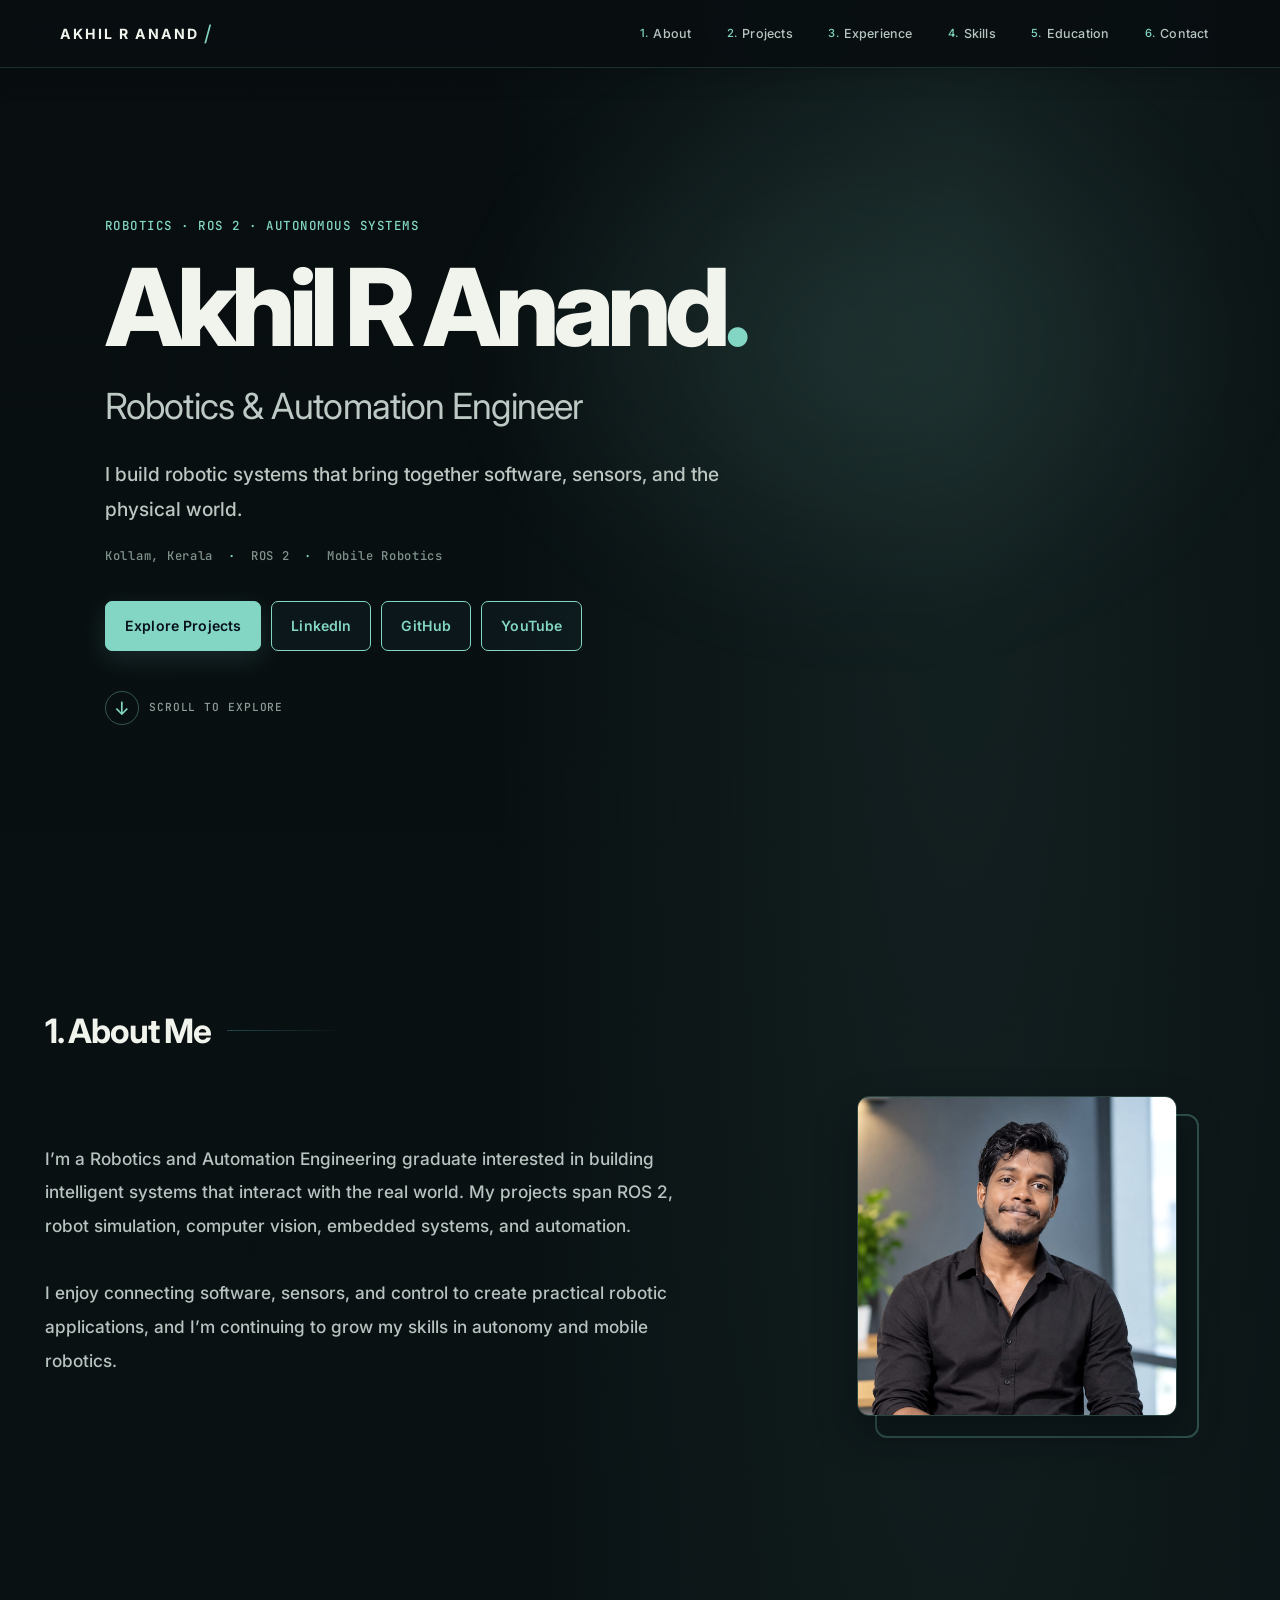
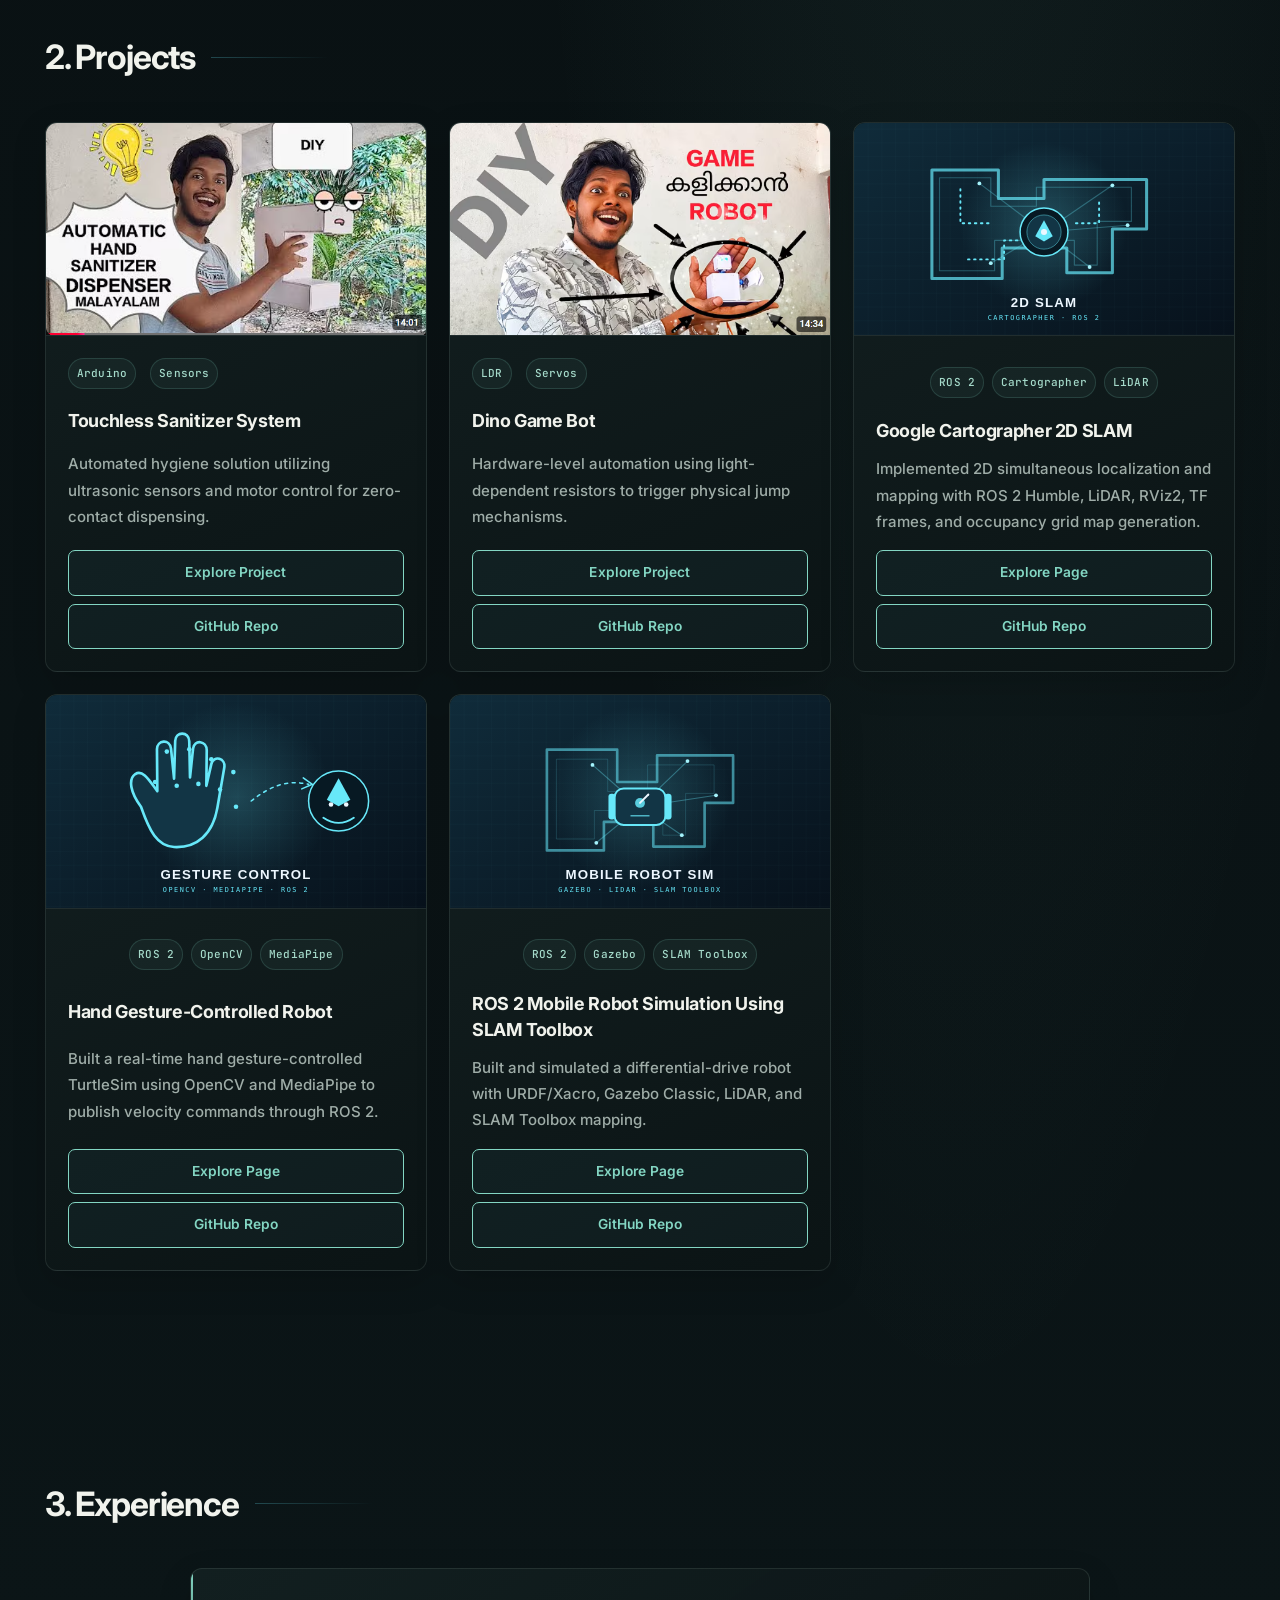
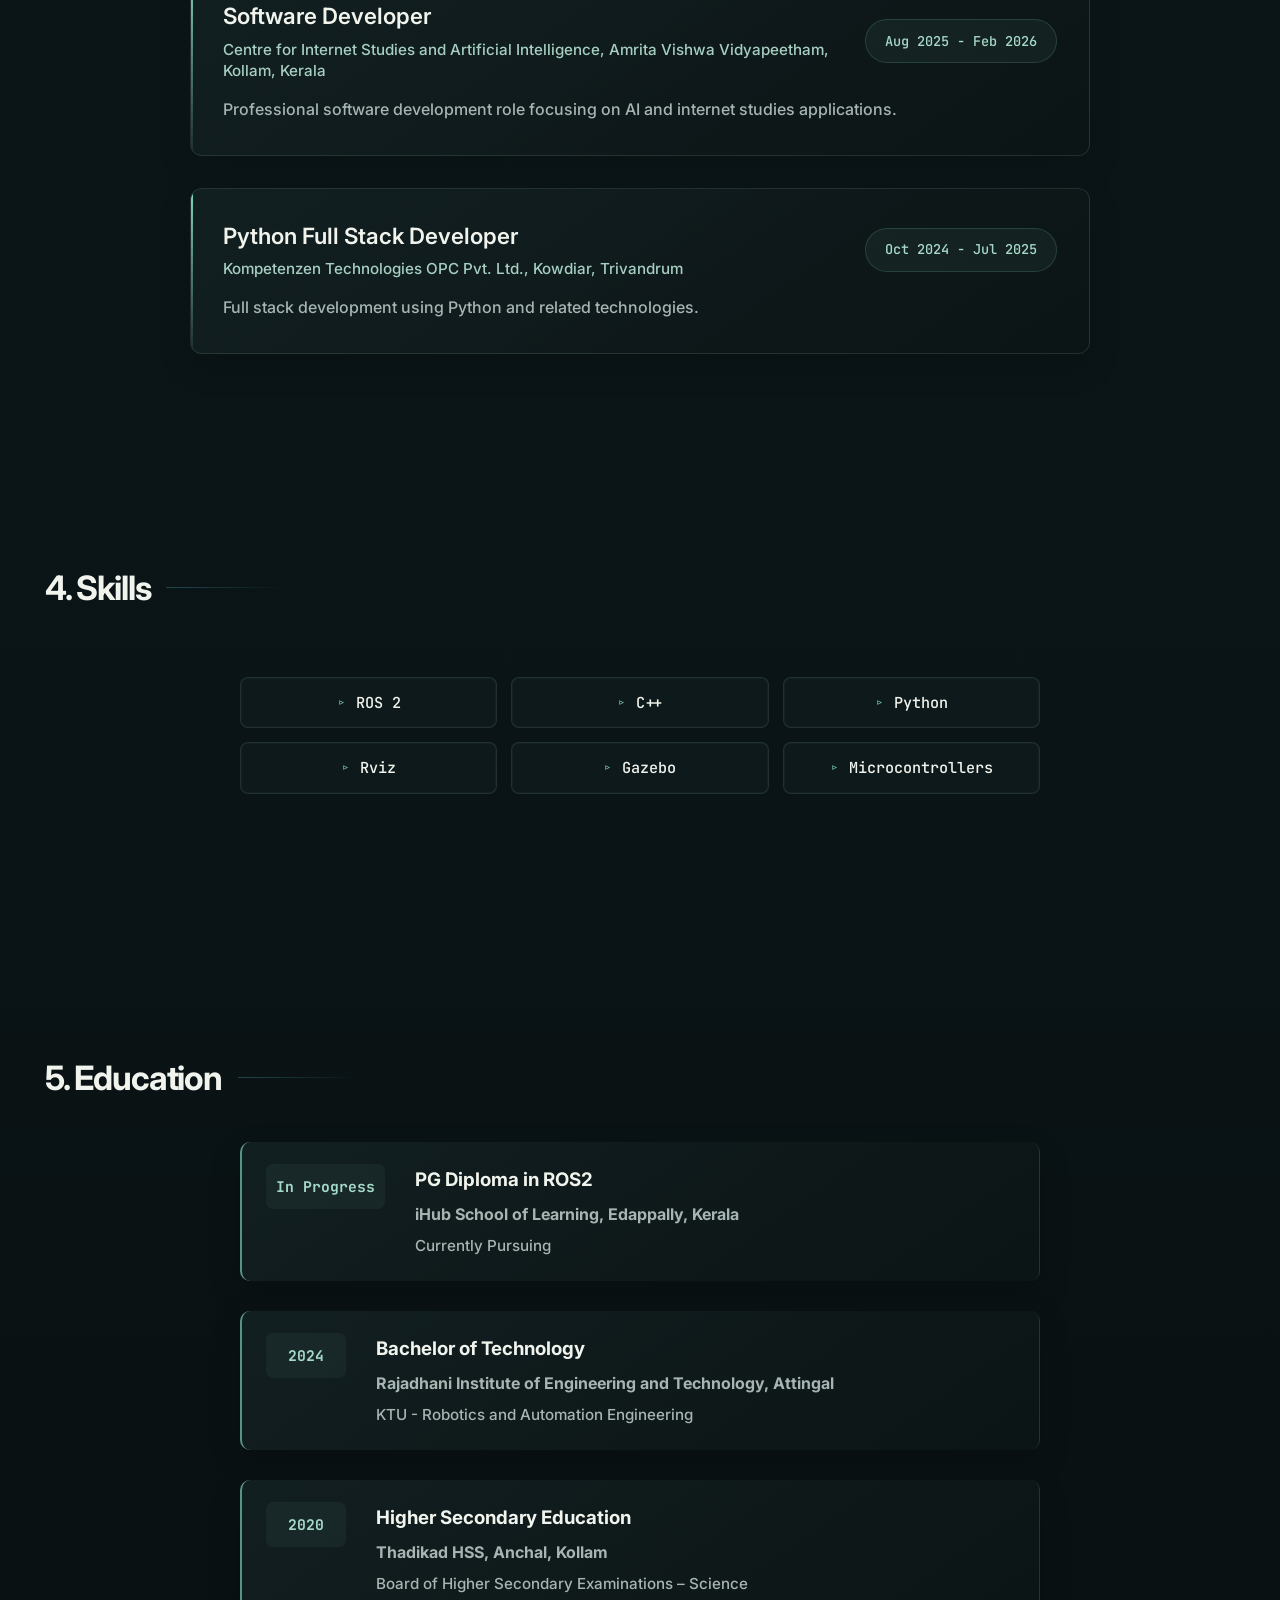
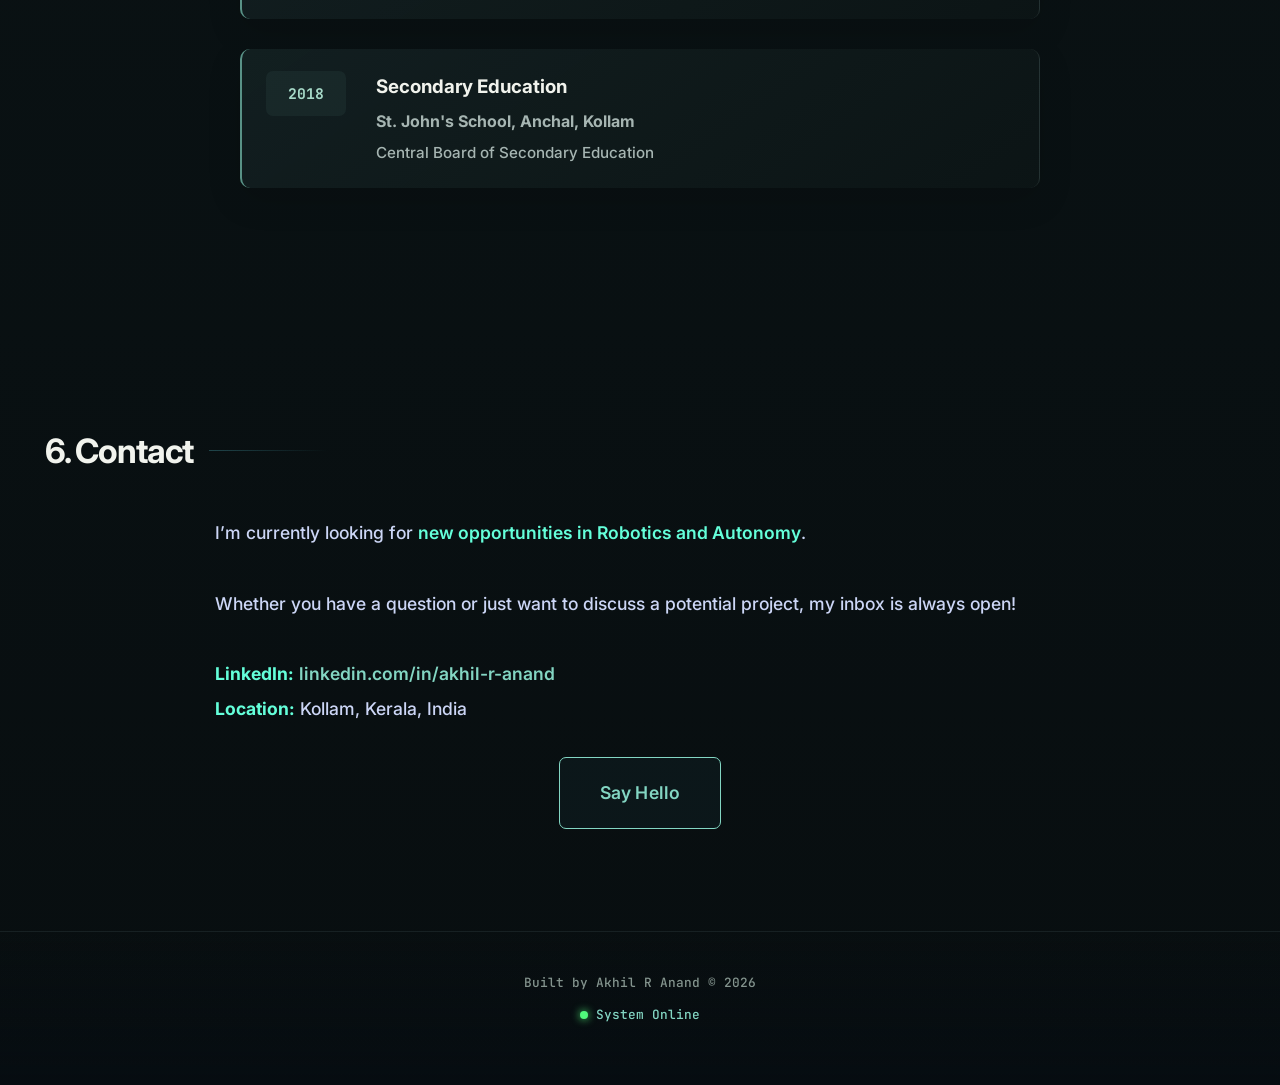
==== commit 60a1529d: "added new project" ====
--- a/index.html
+++ b/index.html
@@ -4,20 +4,21 @@
 <head>
     <meta charset="UTF-8">
     <meta name="viewport" content="width=device-width, initial-scale=1.0">
-    <title>Akhil R Anand | Robotics Engineer</title>
+    <title>Akhil R Anand | Robotics &amp; Automation Engineer</title>
+    <meta name="description" content="Akhil R Anand is a Robotics and Automation Engineer building projects with ROS 2, robot simulation, computer vision, and embedded systems.">
+    <meta name="theme-color" content="#07111b">
     <link href="https://fonts.googleapis.com/css2?family=Inter:wght@300;400;600;700&family=JetBrains+Mono&display=swap"
         rel="stylesheet">
     <link rel="stylesheet" href="css/style.css">
-    
 </head>
 
 <body>
 
     <nav>
         <div class="nav-container">
-            <div class="logo">ROBOTS<span class="blink-underscore">_</span></div>
-
-            <div class="nav-menu">
+            <a href="#top" class="logo" aria-label="Akhil R Anand home">AKHIL R ANAND<span class="brand-mark" aria-hidden="true">/</span></a>
+
+            <div class="nav-menu" id="primary-navigation">
                 <ul class="nav-links">
                     <li><a href="#about" title="Learn about me and my background"><span class="nav-num">1.</span>
                             About</a></li>
@@ -32,7 +33,7 @@
                     <li><a href="#contact" title="Get in touch with me"><span class="nav-num">6.</span> Contact</a></li>
                 </ul>
             </div>
-            <button class="hamburger" aria-label="Toggle navigation">
+            <button class="hamburger" aria-label="Toggle navigation" aria-controls="primary-navigation" aria-expanded="false">
                 <span></span>
                 <span></span>
                 <span></span>
@@ -41,31 +42,25 @@
         </div>
     </nav>
 
-    <header class="hero">
+    <header class="hero" id="top">
         <div class="container hero-content">
-            <p class="mono-text">Building robots that perceive, decide, and act in the real world...</p>
+            <p class="mono-text">Robotics <span aria-hidden="true">·</span> ROS 2 <span aria-hidden="true">·</span> Autonomous Systems</p>
             <h1 class="hero-title">Akhil R Anand<span>.</span></h1>
-            <h2 class="hero-subtitle">Robotics Engineer</h2>
+            <h2 class="hero-subtitle">Robotics &amp; Automation Engineer</h2>
             <p class="hero-tagline">
-                Building the future of Autonomy.
+                I build robotic systems that bring together software, sensors, and the physical world.
             </p>
-       <div class="hero-action" style="display: flex; flex-wrap: wrap; gap: 10px; justify-content: center;">
-    <div class="hero-action">
-        <a href="https://linkedin.com/in/akhil-r-anand" class="btn">LinkedIn</a>
-    </div>
-    <div class="hero-action">
-        <a href="https://github.com/akhilranand" class="btn">GitHub</a>
-    </div>
-    <div class="hero-action">
-        <a href="https://www.youtube.com/@Akhilomatic" class="btn">YouTube</a>
-    </div>
-</div>
-
-  <div class="hero-action">
-    <a href="#about" class="btn down-btn">↓</a>
-</div>
-
-
+            <p class="hero-meta">Kollam, Kerala <span aria-hidden="true">·</span> ROS 2 <span aria-hidden="true">·</span> Mobile Robotics</p>
+            <div class="hero-actions">
+                <a href="#projects" class="btn btn-primary">Explore Projects</a>
+                <a href="https://linkedin.com/in/akhil-r-anand" class="btn" target="_blank" rel="noopener noreferrer">LinkedIn</a>
+                <a href="https://github.com/akhilranand" class="btn" target="_blank" rel="noopener noreferrer">GitHub</a>
+                <a href="https://www.youtube.com/@Akhilomatic" class="btn" target="_blank" rel="noopener noreferrer">YouTube</a>
+            </div>
+            <a href="#about" class="hero-scroll-link" aria-label="Scroll to About Me">
+                <span aria-hidden="true">↓</span>
+                <span>Scroll to explore</span>
+            </a>
         </div>
     </header>
 
@@ -75,23 +70,13 @@
                 <h2 class="section-heading">1. About Me<span class="blink-underscore">_</span></h2>
                 <div class="about-flex">
                     <div class="about-text">
-                        <!-- <p>Hi, I'm Akhil R Anand. I hold a B.Tech in <strong>Robotics and Automation</strong>. With
-                            professional experience in software development, I specialize in building autonomous systems
-                            using <strong>ROS 2, C++, and Python</strong>.</p> -->
-                        <p
-                            style="font-size: 1.1rem; line-height: 1.9; color: #ccd6f6; max-width: 850px; margin: 0 auto; text-align: left;">
-                            I’m <strong style="color: #64ffda;">Akhil R Anand</strong>, a <strong>Robotics and
-                                Automation Engineering graduate</strong> passionate about designing and building
-                            intelligent machines that interact with the real world.
+                        <p>
+                            I’m a Robotics and Automation Engineering graduate interested in building intelligent
+                            systems that interact with the real world. My projects span ROS 2, robot simulation,
+                            computer vision, embedded systems, and automation.
                             <br><br>
-                            My areas of interest include <strong>robotics, embedded systems, automation, computer
-                                vision, and ROS2</strong>. I enjoy developing projects that integrate <strong>hardware
-                                and software</strong> to create practical, efficient, and problem-solving robotic
-                            systems.
-                            <br><br>
-                            I’m focused on growing as a <strong style="color: #64ffda;">Robotics Engineer</strong> by
-                            building strong foundations in <strong>robot programming, perception, control systems, and
-                                autonomous technologies</strong>.
+                            I enjoy connecting software, sensors, and control to create practical robotic
+                            applications, and I’m continuing to grow my skills in autonomy and mobile robotics.
                         </p>
 
                     </div>
@@ -178,6 +163,73 @@
                                 <a href="html/projects/dinoGameAutomation.html" class="btn-outline">Explore Project</a>
                                 <a href="https://github.com/akhilranand/arduino-dino-game-automation"
                                     class="btn-outline">GitHub Repo</a>
+                            </div>
+                        </div>
+                    </div>
+
+                    <div class="card reveal linkedin-post-card">
+                        <div class="image-container">
+                            <img src="assets/cartographerThumbnail.svg"
+                                alt="Mobile robot building a glowing 2D map with LiDAR" class="project-img">
+                        </div>
+                        <div class="card-content">
+                            <div class="tech-stack">
+                                <span class="tech-tag">ROS 2</span>
+                                <span class="tech-tag">Cartographer</span>
+                                <span class="tech-tag">LiDAR</span>
+                            </div>
+                            <h3>Google Cartographer 2D SLAM</h3>
+                            <p>Implemented 2D simultaneous localization and mapping with ROS 2 Humble, LiDAR,
+                                RViz2, TF frames, and occupancy grid map generation.</p>
+                            <div class="project-buttons">
+                                <a href="html/projects/slamUsingCartographer.html" class="btn-outline">Explore Page</a>
+                                <a href="https://github.com/akhilranand/slam_using_cartographer" target="_blank"
+                                    rel="noopener noreferrer" class="btn-outline">GitHub Repo</a>
+                            </div>
+                        </div>
+                    </div>
+
+                    <div class="card reveal linkedin-post-card">
+                        <div class="image-container">
+                            <img src="assets/gestureTurtleThumbnail.svg"
+                                alt="Hand gesture controlling a simulated TurtleSim robot" class="project-img">
+                        </div>
+                        <div class="card-content">
+                            <div class="tech-stack">
+                                <span class="tech-tag">ROS 2</span>
+                                <span class="tech-tag">OpenCV</span>
+                                <span class="tech-tag">MediaPipe</span>
+                            </div>
+                            <h3>Hand Gesture-Controlled Robot</h3>
+                            <p>Built a real-time hand gesture-controlled TurtleSim using OpenCV and MediaPipe
+                                to publish velocity commands through ROS 2.</p>
+                            <div class="project-buttons">
+                                <a href="html/projects/gestureControlTurtlesim.html" class="btn-outline">Explore Page</a>
+                                <a href="https://github.com/akhilranand/opencv-gesture-control-turtlesim-ros2"
+                                    target="_blank" rel="noopener noreferrer" class="btn-outline">GitHub Repo</a>
+                            </div>
+                        </div>
+                    </div>
+
+                    <div class="card reveal linkedin-post-card">
+                        <div class="image-container">
+                            <img src="assets/differentialDriveThumbnail.svg"
+                                alt="Differential-drive robot exploring a Gazebo simulation with LiDAR"
+                                class="project-img">
+                        </div>
+                        <div class="card-content">
+                            <div class="tech-stack">
+                                <span class="tech-tag">ROS 2</span>
+                                <span class="tech-tag">Gazebo</span>
+                                <span class="tech-tag">SLAM Toolbox</span>
+                            </div>
+                            <h3>ROS 2 Mobile Robot Simulation Using SLAM Toolbox</h3>
+                            <p>Built and simulated a differential-drive robot with URDF/Xacro, Gazebo Classic,
+                                LiDAR, and SLAM Toolbox mapping.</p>
+                            <div class="project-buttons">
+                                <a href="html/projects/differentialDriveSimulation.html" class="btn-outline">Explore Page</a>
+                                <a href="https://github.com/akhilranand/ros2-slam-toolbox-mapping"
+                                    target="_blank" rel="noopener noreferrer" class="btn-outline">GitHub Repo</a>
                             </div>
                         </div>
                     </div>
@@ -278,6 +330,14 @@
             <div class="container">
                 <h2 class="section-heading">5. Education<span class="blink-underscore">_</span></h2>
                 <div class="education-list">
+                    <div class="education-item">
+                        <div class="education-date">In Progress</div>
+                        <div class="education-details">
+                            <h3>PG Diploma in ROS2</h3>
+                            <h4>iHub School of Learning, Edappally, Kerala</h4>
+                            <p>Currently Pursuing</p>
+                        </div>
+                    </div>
                     <div class="education-item">
                         <div class="education-date">2024</div>
                         <div class="education-details">
--- a/css/style.css
+++ b/css/style.css
@@ -1,18 +1,18 @@
 :root {
-    --bg: #040b12;
-    --bg-2: #071d29;
-    --bg-3: #0d2430;
-    --bg-panel: rgba(13, 31, 40, 0.9);
-    --bg-panel-strong: rgba(18, 43, 55, 0.98);
-    --bg-hover: rgba(22, 56, 69, 0.98);
-    --accent: #67e8f9;
-    --accent-strong: #9ae6ff;
-    --accent-warm: #fbbf24;
+    --bg: #080e10;
+    --bg-2: #0b1517;
+    --bg-3: #101f21;
+    --bg-panel: rgba(14, 27, 29, 0.92);
+    --bg-panel-strong: rgba(18, 34, 36, 0.98);
+    --bg-hover: rgba(24, 45, 46, 0.98);
+    --accent: #83d6c3;
+    --accent-strong: #b0e8d8;
+    --accent-warm: #d7bd83;
     --accent-glow: rgba(103, 232, 249, 0.35);
-    --text-main: #edf7ff;
-    --text-dim: #aac4d4;
-    --text-soft: #d7eef9;
-    --border: rgba(103, 232, 249, 0.25);
+    --text-main: #f1f3ed;
+    --text-dim: #a6b5b2;
+    --text-soft: #d8e2de;
+    --border: rgba(131, 214, 195, 0.16);
     --shadow-soft: 0 18px 40px rgba(4, 11, 18, 0.45);
     --font-sans: 'Inter', sans-serif;
     --font-mono: 'JetBrains Mono', monospace;
@@ -22,7 +22,7 @@
 * {
     margin: 0;
     padding: 0;
-    box-sizing: border-box;
+    box-sizing: border-box; 
 }
 
 html {
@@ -31,9 +31,8 @@
 
 body {
     background:
-        radial-gradient(circle at top left, rgba(103, 232, 249, 0.12), transparent 30%),
-        radial-gradient(circle at 80% 10%, rgba(168, 85, 247, 0.11), transparent 28%),
-        linear-gradient(180deg, var(--bg) 0%, var(--bg-2) 35%, var(--bg) 100%);
+        radial-gradient(ellipse at 75% 4%, rgba(131, 214, 195, 0.09), transparent 35%),
+        linear-gradient(180deg, #080e10 0%, #0b1517 55%, #080e10 100%);
     color: var(--text-main);
     font-family: var(--font-sans);
     line-height: 1.7;
@@ -47,16 +46,17 @@
     position: fixed;
     inset: 0;
     background-image:
-        linear-gradient(rgba(103, 232, 249, 0.05) 1px, transparent 1px),
-        linear-gradient(90deg, rgba(103, 232, 249, 0.04) 1px, transparent 1px);
-    background-size: 36px 36px;
-    mask-image: radial-gradient(circle at center, black 55%, transparent 100%);
+        linear-gradient(rgba(131, 214, 195, 0.025) 1px, transparent 1px),
+        linear-gradient(90deg, rgba(131, 214, 195, 0.02) 1px, transparent 1px);
+    background-size: 56px 56px;
+    mask-image: radial-gradient(circle at 50% 20%, black 25%, transparent 85%);
+    opacity: 0.5;
     pointer-events: none;
     z-index: 0;
 }
 
 .container {
-    max-width: 1400px;
+    max-width: 1240px;
     margin: 0 auto;
     padding: 0 25px;
     position: relative;
@@ -65,14 +65,14 @@
 
 /* Navigation */
 nav {
-    background: rgba(4, 11, 18, 0.78);
-    backdrop-filter: blur(16px);
+    background: rgba(8, 14, 16, 0.88);
+    backdrop-filter: blur(18px);
     position: fixed;
     width: 100%;
     z-index: 1000;
-    padding: 20px 0;
+    padding: 14px 0;
     border-bottom: 1px solid var(--border);
-    box-shadow: 0 8px 30px rgba(2, 8, 14, 0.3);
+    box-shadow: 0 8px 24px rgba(0, 0, 0, 0.18);
 }
 
 /* Mobile Back Button - Hidden by default */
@@ -97,16 +97,22 @@
 
 .logo {
     font-weight: 700;
-    font-size: 1.45rem;
-    color: var(--accent);
-    font-family: var(--font-mono);
+    font-size: 0.88rem;
+    color: var(--text-main);
+    font-family: var(--font-sans);
     display: inline-flex;
     align-items: center;
     gap: 0.2rem;
     white-space: nowrap;
-    letter-spacing: 0.08em;
-    text-transform: uppercase;
-    text-shadow: 0 0 18px rgba(103, 232, 249, 0.35);
+    letter-spacing: 0.14em;
+    text-decoration: none;
+}
+
+.brand-mark {
+    color: var(--accent);
+    font-size: 1.35rem;
+    font-weight: 400;
+    margin-left: 2px;
 }
 
 .blink-underscore {
@@ -329,13 +335,13 @@
 
 /* Centered Hero */
 .hero {
-    min-height: 100vh;
+    min-height: min(860px, 100vh);
     display: flex;
     align-items: center;
     justify-content: center;
     text-align: center;
     position: relative;
-    padding-top: 100px;
+    padding: 110px 0 80px;
 }
 
 .hero::before {
@@ -343,8 +349,8 @@
     position: absolute;
     inset: 10% 12% auto 12%;
     height: 420px;
-    background: radial-gradient(circle, rgba(103, 232, 249, 0.18), transparent 60%);
-    filter: blur(28px);
+    background: radial-gradient(circle, rgba(103, 232, 249, 0.1), transparent 60%);
+    filter: blur(36px);
     pointer-events: none;
 }
 
@@ -364,13 +370,13 @@
 }
 
 .mono-text {
-    color: var(--accent-warm);
+    color: var(--accent);
     font-family: var(--font-mono);
-    margin-bottom: 20px;
+    margin-bottom: 16px;
     animation-delay: 0.2s;
     letter-spacing: 0.12em;
     text-transform: uppercase;
-    font-size: 0.74rem;
+    font-size: 0.78rem;
 }
 
 .hero-title {
@@ -378,7 +384,7 @@
     line-height: 1.04;
     font-weight: 800;
     letter-spacing: -0.05em;
-    text-shadow: 0 0 18px rgba(103, 232, 249, 0.12);
+    text-shadow: none;
     animation-delay: 0.4s;
 }
 
@@ -387,7 +393,7 @@
 }
 
 .hero-subtitle {
-    font-size: clamp(26px, 5vw, 46px);
+    font-size: clamp(24px, 4vw, 36px);
     color: var(--text-dim);
     margin-top: 12px;
     animation-delay: 0.6s;
@@ -396,11 +402,25 @@
 }
 
 .hero-tagline {
-    max-width: 640px;
-    margin-top: 25px;
+    max-width: 620px;
+    margin-top: 20px;
     color: var(--text-dim);
     animation-delay: 0.8s;
-    font-size: 1.08rem;
+    font-size: 1.1rem;
+    line-height: 1.8;
+}
+
+.hero-actions {
+    display: flex;
+    flex-wrap: wrap;
+    justify-content: center;
+    gap: 12px;
+    margin-top: 34px;
+    animation: fadeInUp 0.8s 1s both;
+}
+
+.hero-actions .btn {
+    margin: 0;
 }
 
 .hero-action {
@@ -417,7 +437,7 @@
 
 /* Shared Section Styles */
 section {
-    padding: 100px 0;
+    padding: clamp(4.5rem, 8vw, 6.5rem) 0;
     position: relative;
     z-index: 1;
 }
@@ -427,41 +447,29 @@
     flex-wrap: wrap;
     align-items: center;
     gap: 0.25rem;
-    font-size: 2rem;
-    margin-bottom: 40px;
+    font-size: clamp(1.55rem, 3vw, 1.9rem);
+    margin-bottom: 32px;
     color: var(--text-main);
-    transition: all 0.3s ease;
-    padding: 12px 18px;
-    border-radius: 12px;
-    cursor: pointer;
+    padding: 0;
+    border-radius: 0;
     position: relative;
     white-space: normal;
     font-weight: 700;
-    border: 1px solid transparent;
-    background: rgba(11, 23, 31, 0.5);
-}
-
-.section-heading:hover {
-    color: var(--accent);
-    background: rgba(103, 232, 249, 0.05);
-    transform: translateX(5px);
-    text-shadow: 0 0 18px rgba(103, 232, 249, 0.2);
-    border-color: rgba(103, 232, 249, 0.18);
+    border: 0;
+    background: transparent;
 }
 
 .section-heading::after {
     content: "";
     display: block;
-    width: 170px;
+    width: clamp(48px, 10vw, 120px);
     height: 1px;
-    background: linear-gradient(90deg, rgba(103, 232, 249, 0.18), rgba(103, 232, 249, 0.8));
-    margin-left: 20px;
-    transition: all 0.3s ease;
-}
-
-.section-heading:hover::after {
-    background: linear-gradient(90deg, rgba(103, 232, 249, 0.6), rgba(103, 232, 249, 1));
-    width: 260px;
+    background: linear-gradient(90deg, rgba(103, 232, 249, 0.25), rgba(103, 232, 249, 0));
+    margin-left: 12px;
+}
+
+.section-heading .blink-underscore {
+    display: none;
 }
 
 /* About Section */
@@ -469,7 +477,15 @@
     display: grid;
     grid-template-columns: 3fr 2fr;
     gap: 50px;
-    align-items: flex-start;
+    align-items: center;
+}
+
+.about-text p {
+    max-width: 700px;
+    margin: 0 auto;
+    color: var(--text-dim);
+    font-size: 1.06rem;
+    line-height: 1.9;
 }
 
 .skills-list {
@@ -584,28 +600,27 @@
 
 @media (min-width: 1400px) {
     .project-grid {
-        grid-template-columns: repeat(4, 1fr);
+        grid-template-columns: repeat(3, 1fr);
     }
 }
 
 .card {
-    background: linear-gradient(180deg, rgba(17, 36, 46, 0.95), rgba(10, 22, 30, 0.96));
-    border-radius: 18px;
+    background: linear-gradient(180deg, rgba(17, 36, 46, 0.88), rgba(10, 22, 30, 0.94));
+    border-radius: 14px;
     overflow: hidden;
     transition: all 0.3s ease;
     border: 1px solid rgba(103, 232, 249, 0.14);
     display: flex;
     flex-direction: column;
-    cursor: pointer;
+    cursor: default;
     position: relative;
     box-shadow: 0 10px 25px rgba(2, 8, 14, 0.25);
 }
 
 .card:hover {
-    transform: translateY(-10px);
-    background: linear-gradient(180deg, rgba(22, 52, 65, 0.98), rgba(13, 26, 35, 0.98));
-    border-color: rgba(103, 232, 249, 0.35);
-    box-shadow: 0 18px 40px rgba(103, 232, 249, 0.08), 0 12px 30px rgba(0, 0, 0, 0.28);
+    transform: translateY(-4px);
+    border-color: rgba(103, 232, 249, 0.28);
+    box-shadow: 0 14px 32px rgba(0, 0, 0, 0.28);
 }
 
 .image-container {
@@ -623,12 +638,12 @@
 }
 
 .card:hover .project-img {
-    transform: scale(1.05) rotate(1deg);
-    filter: brightness(1.12) saturate(1.12);
+    transform: scale(1.025);
+    filter: brightness(1.04);
 }
 
 .card-content {
-    padding: 25px 25px 20px 25px;
+    padding: 24px;
     display: flex;
     flex-direction: column;
     justify-content: space-between;
@@ -652,12 +667,20 @@
 
 .card:hover .card-content h3 {
     color: var(--accent);
-    text-shadow: 0 0 10px rgba(103, 232, 249, 0.2);
 }
 
 .tech-stack {
     transition: all 0.3s ease;
     margin-bottom: 14px;
+}
+
+.linkedin-post-card .tech-stack {
+    display: flex;
+    flex-wrap: wrap;
+    align-items: center;
+    justify-content: center;
+    gap: 8px;
+    min-height: 60px;
 }
 
 .tech-tag {
@@ -674,11 +697,13 @@
     letter-spacing: 0.04em;
 }
 
+.linkedin-post-card .tech-tag {
+    margin: 0;
+}
+
 .card:hover .tech-tag {
-    background: rgba(103, 232, 249, 0.14);
-    border-color: rgba(103, 232, 249, 0.4);
-    box-shadow: 0 0 8px rgba(103, 232, 249, 0.1);
-    transform: translateY(-2px);
+    background: rgba(103, 232, 249, 0.12);
+    border-color: rgba(103, 232, 249, 0.32);
 }
 /* Contact Section (NEW) */
 .contact-container {
@@ -708,17 +733,24 @@
 .btn-outline {
     font-family: var(--font-mono);
     text-decoration: none;
-    border-radius: 999px;
+    border-radius: 8px;
     transition: 0.3s;
     border: 1px solid var(--accent);
     color: var(--accent);
     display: inline-block;
     background: rgba(103, 232, 249, 0.04);
-    box-shadow: inset 0 0 20px rgba(103, 232, 249, 0.04);
+    box-shadow: none;
 }
 
 .btn {
-    padding: 18px 32px;
+    padding: 13px 22px;
+}
+
+.btn-primary {
+    color: #07111b;
+    background: var(--accent);
+    border-color: var(--accent);
+    font-weight: 700;
 }
 
 .btn.large {
@@ -727,7 +759,7 @@
 }
 
 .btn-outline {
-    padding: 12px 20px;
+    padding: 10px 16px;
     font-size: 0.85rem;
     margin-top: auto;
     align-self: center;
@@ -744,43 +776,14 @@
 
 .btn:hover,
 .btn-outline:hover {
-    background: rgba(103, 232, 249, 0.1);
-    transform: translateY(-3px);
-    box-shadow: 0 0 18px rgba(103, 232, 249, 0.12), 0 10px 20px rgba(2, 8, 14, 0.25);
-    text-shadow: 0 0 8px rgba(103, 232, 249, 0.2);
-}
-
-/* Mouse fire spark trail */
-.mouse-spark-container {
-    position: fixed;
-    pointer-events: none;
-    top: 0;
-    left: 0;
-    width: 100vw;
-    height: 100vh;
-    z-index: 9999;
-    overflow: hidden;
-}
-
-.mouse-spark {
-    position: fixed;
-    pointer-events: none;
-    border-radius: 50%;
-    background: radial-gradient(circle, rgba(103, 232, 249, 0.7), rgba(103, 232, 249, 0.2));
-    box-shadow: 0 0 5px rgba(103, 232, 249, 0.5);
-    transform: translate(-50%, -50%) scale(1);
-    animation: fire-spark-fade 0.5s ease-out forwards;
-}
-
-@keyframes fire-spark-fade {
-    0% {
-        opacity: 1;
-        transform: translate(-50%, -50%) scale(1);
-    }
-    100% {
-        opacity: 0;
-        transform: translate(calc(-50% + 8px), calc(-50% - 10px)) scale(0.3);
-    }
+    background: rgba(103, 232, 249, 0.12);
+    transform: translateY(-2px);
+    border-color: var(--accent-strong);
+}
+
+.btn-primary:hover {
+    color: #07111b;
+    background: var(--accent-strong);
 }
 
 .card:hover .btn-outline {
@@ -902,13 +905,13 @@
     border-left: 3px solid var(--accent);
     border-right: 1px solid rgba(103, 232, 249, 0.12);
     transition: all 0.3s ease;
-    cursor: pointer;
+    cursor: default;
     position: relative;
     box-shadow: 0 10px 24px rgba(2, 8, 14, 0.2);
 }
 
 .education-item:hover {
-    transform: translateY(-4px) translateX(3px);
+    transform: translateY(-2px);
     background: rgba(103, 232, 249, 0.06);
     box-shadow: 0 12px 28px rgba(103, 232, 249, 0.08);
 }
@@ -930,7 +933,6 @@
 .education-item:hover .education-date {
     background: rgba(103, 232, 249, 0.16);
     box-shadow: 0 0 15px rgba(103, 232, 249, 0.2);
-    transform: scale(1.05);
 }
 
 .education-details {
@@ -1180,7 +1182,6 @@
 .linkClick:hover {
     color: var(--accent-strong);
     text-decoration: underline;
-    text-shadow: 0 0 12px rgba(103, 232, 249, 0.25);
 }
 
 .linkClick:active {
@@ -1202,4 +1203,408 @@
 @keyframes blink {
     0%, 100% { opacity: 1; }
     50% { opacity: 0.3; }
+}
+
+.project-buttons {
+    align-items: stretch;
+}
+
+.project-buttons .btn-outline {
+    align-self: stretch;
+    width: auto;
+    text-align: center;
+}
+
+a:focus-visible,
+button:focus-visible {
+    outline: 3px solid var(--accent-strong);
+    outline-offset: 4px;
+}
+
+@media (max-width: 600px) {
+    .hero {
+        min-height: 100svh;
+    }
+
+    .hero-actions {
+        gap: 10px;
+    }
+
+    .hero-actions .btn {
+        padding: 12px 16px;
+    }
+
+    .skills-list {
+        display: grid;
+        grid-template-columns: repeat(2, minmax(0, 1fr));
+        width: 100%;
+        font-size: 0.85rem;
+    }
+}
+
+@media (prefers-reduced-motion: reduce) {
+    *,
+    *::before,
+    *::after {
+        scroll-behavior: auto !important;
+        animation-duration: 0.01ms !important;
+        animation-iteration-count: 1 !important;
+        transition-duration: 0.01ms !important;
+    }
+
+    .hero-content > *,
+    .reveal {
+        opacity: 1;
+        transform: none;
+    }
+}
+
+/* Premium portfolio finish */
+.nav-container {
+    max-width: 1240px;
+}
+
+.nav-links {
+    gap: clamp(0.35rem, 1vw, 1rem);
+}
+
+.nav-links li a {
+    color: #b7c5c0;
+    font-family: var(--font-sans);
+    font-size: 0.78rem;
+    letter-spacing: 0.015em;
+    padding: 0.5rem 0.65rem;
+}
+
+.nav-links li a:hover {
+    color: var(--text-main);
+    background: rgba(131, 214, 195, 0.06);
+    border-color: rgba(131, 214, 195, 0.16);
+    transform: none;
+    text-shadow: none;
+    box-shadow: none;
+}
+
+.nav-num {
+    color: var(--accent);
+    font-size: 0.7rem;
+}
+
+.hero {
+    min-height: 100svh;
+    padding-top: 120px;
+}
+
+.hero::before {
+    inset: 5% 0 auto auto;
+    width: min(72vw, 820px);
+    height: 600px;
+    background: radial-gradient(ellipse, rgba(131, 214, 195, 0.12), transparent 68%);
+    filter: blur(48px);
+}
+
+.hero-content {
+    max-width: 1120px;
+    width: 100%;
+}
+
+.hero-title {
+    font-size: clamp(3.5rem, 8.4vw, 7rem);
+    letter-spacing: -0.065em;
+}
+
+.hero-subtitle {
+    color: #bdc9c4;
+    font-weight: 400;
+    letter-spacing: -0.025em;
+}
+
+.hero-tagline {
+    color: #bcc7c2;
+    font-size: clamp(1.05rem, 1.5vw, 1.2rem);
+}
+
+.hero-meta {
+    color: #7f928b;
+    font-family: var(--font-mono);
+    font-size: 0.76rem;
+    letter-spacing: 0.06em;
+    margin-top: 20px;
+    animation: fadeInUp 0.8s 0.9s both;
+}
+
+.hero-meta span {
+    color: var(--accent);
+    margin: 0 0.45rem;
+}
+
+.hero-actions {
+    justify-content: flex-start;
+    gap: 10px;
+}
+
+.hero-actions .btn {
+    font-family: var(--font-sans);
+    font-size: 0.88rem;
+    font-weight: 600;
+    letter-spacing: 0.01em;
+    padding: 12px 19px;
+}
+
+.hero-actions .btn-primary {
+    box-shadow: 0 8px 26px rgba(131, 214, 195, 0.14);
+}
+
+.hero-scroll-link {
+    display: inline-flex;
+    align-items: center;
+    gap: 10px;
+    margin-top: 40px;
+    color: #8d9d97;
+    font-family: var(--font-mono);
+    font-size: 0.7rem;
+    letter-spacing: 0.08em;
+    text-decoration: none;
+    text-transform: uppercase;
+    transition: color 0.2s ease, transform 0.2s ease;
+}
+
+.hero-scroll-link span:first-child {
+    display: grid;
+    place-items: center;
+    width: 34px;
+    height: 34px;
+    border: 1px solid rgba(131, 214, 195, 0.35);
+    border-radius: 50%;
+    color: var(--accent);
+    font-family: var(--font-sans);
+    font-size: 1.15rem;
+    line-height: 1;
+}
+
+.hero-scroll-link:hover {
+    color: var(--text-main);
+    transform: translateY(3px);
+}
+
+.hero-scroll-link:hover span:first-child {
+    border-color: var(--accent);
+}
+
+section {
+    scroll-margin-top: 82px;
+}
+
+.section-heading {
+    font-size: clamp(1.65rem, 2.8vw, 2.1rem);
+    letter-spacing: -0.035em;
+    margin-bottom: 36px;
+}
+
+.about-flex {
+    gap: clamp(42px, 8vw, 100px);
+}
+
+.about-text p {
+    font-size: 1.08rem;
+    line-height: 1.95;
+    color: #b7c3be;
+}
+
+.image-wrapper img {
+    border-color: rgba(131, 214, 195, 0.22);
+    border-radius: 12px;
+    filter: saturate(0.88) contrast(1.03);
+}
+
+.image-wrapper::after {
+    border-color: rgba(131, 214, 195, 0.3);
+    border-radius: 12px;
+    box-shadow: none;
+}
+
+.project-grid {
+    gap: 22px;
+}
+
+.card {
+    background: linear-gradient(155deg, rgba(20, 33, 34, 0.96), rgba(11, 20, 21, 0.98));
+    border-color: rgba(179, 205, 194, 0.12);
+    border-radius: 12px;
+    box-shadow: 0 12px 34px rgba(0, 0, 0, 0.16);
+}
+
+.card:hover {
+    border-color: rgba(131, 214, 195, 0.3);
+    box-shadow: 0 18px 38px rgba(0, 0, 0, 0.26);
+}
+
+.image-container {
+    height: auto;
+    aspect-ratio: 16 / 9;
+    background: #0c1719;
+    border-bottom-color: rgba(179, 205, 194, 0.12);
+}
+
+.project-img {
+    object-fit: cover;
+}
+
+.card-content {
+    padding: 22px;
+}
+
+.card-content h3 {
+    font-size: 1.12rem;
+    line-height: 1.45;
+    letter-spacing: -0.02em;
+}
+
+.card-content p {
+    color: #9fada8;
+    font-size: 0.94rem;
+    line-height: 1.75;
+}
+
+.card:hover .card-content p {
+    color: #c3cdc8;
+}
+
+.linkedin-post-card .tech-stack {
+    min-height: 48px;
+    margin-bottom: 12px;
+}
+
+.tech-tag {
+    color: #a4d9c9;
+    background: rgba(131, 214, 195, 0.055);
+    border-color: rgba(131, 214, 195, 0.17);
+    font-size: 0.69rem;
+    letter-spacing: 0.015em;
+}
+
+.btn,
+.btn-outline {
+    border-radius: 7px;
+    font-family: var(--font-sans);
+    font-size: 0.86rem;
+    font-weight: 600;
+    letter-spacing: 0.005em;
+}
+
+.btn-outline {
+    padding: 10px 14px;
+}
+
+.project-buttons {
+    gap: 8px;
+}
+
+.btn:hover,
+.btn-outline:hover {
+    box-shadow: 0 7px 20px rgba(131, 214, 195, 0.08);
+}
+
+.experience-card,
+.education-item {
+    background: linear-gradient(145deg, rgba(19, 32, 33, 0.94), rgba(12, 21, 22, 0.97));
+    border-color: rgba(179, 205, 194, 0.13);
+    box-shadow: 0 12px 34px rgba(0, 0, 0, 0.14);
+}
+
+.experience-card {
+    border-radius: 12px;
+    padding: clamp(1.4rem, 3vw, 2rem);
+}
+
+.experience-card::before {
+    width: 2px;
+    background: linear-gradient(180deg, var(--accent), rgba(131, 214, 195, 0.08));
+}
+
+.experience-card:hover,
+.education-item:hover {
+    border-color: rgba(131, 214, 195, 0.25);
+    box-shadow: 0 16px 36px rgba(0, 0, 0, 0.22);
+}
+
+.experience-company {
+    color: #a6cfc1;
+}
+
+.experience-date,
+.education-date {
+    color: #a6d9c8;
+    background: rgba(131, 214, 195, 0.06);
+    border-color: rgba(131, 214, 195, 0.17);
+}
+
+.education-item {
+    border-left-width: 2px;
+    border-left-color: rgba(131, 214, 195, 0.65);
+    border-radius: 10px;
+}
+
+.education-date {
+    border-radius: 7px;
+    font-size: 0.92rem;
+}
+
+.skills-list li {
+    background: rgba(16, 29, 30, 0.72);
+    border-color: rgba(179, 205, 194, 0.13);
+    border-radius: 8px;
+}
+
+.skills-list li:hover {
+    border-color: rgba(131, 214, 195, 0.28);
+    background: rgba(20, 37, 37, 0.9);
+    box-shadow: none;
+}
+
+footer {
+    color: #84948e;
+    border-top-color: rgba(179, 205, 194, 0.1);
+}
+
+@media (min-width: 900px) {
+    .hero-content {
+        text-align: left;
+        align-items: flex-start;
+    }
+}
+
+@media (max-width: 899px) {
+    .hero-content {
+        text-align: center;
+        align-items: center;
+    }
+
+    .hero-actions {
+        justify-content: center;
+    }
+}
+
+@media (max-width: 600px) {
+    .hero {
+        min-height: 100svh;
+        padding: 120px 0 72px;
+    }
+
+    .hero-title {
+        font-size: clamp(3rem, 14vw, 4.2rem);
+    }
+
+    .hero-meta {
+        font-size: 0.68rem;
+        line-height: 1.8;
+    }
+
+    .section-heading {
+        margin-bottom: 26px;
+    }
+
+    .card-content {
+        padding: 19px;
+    }
 }
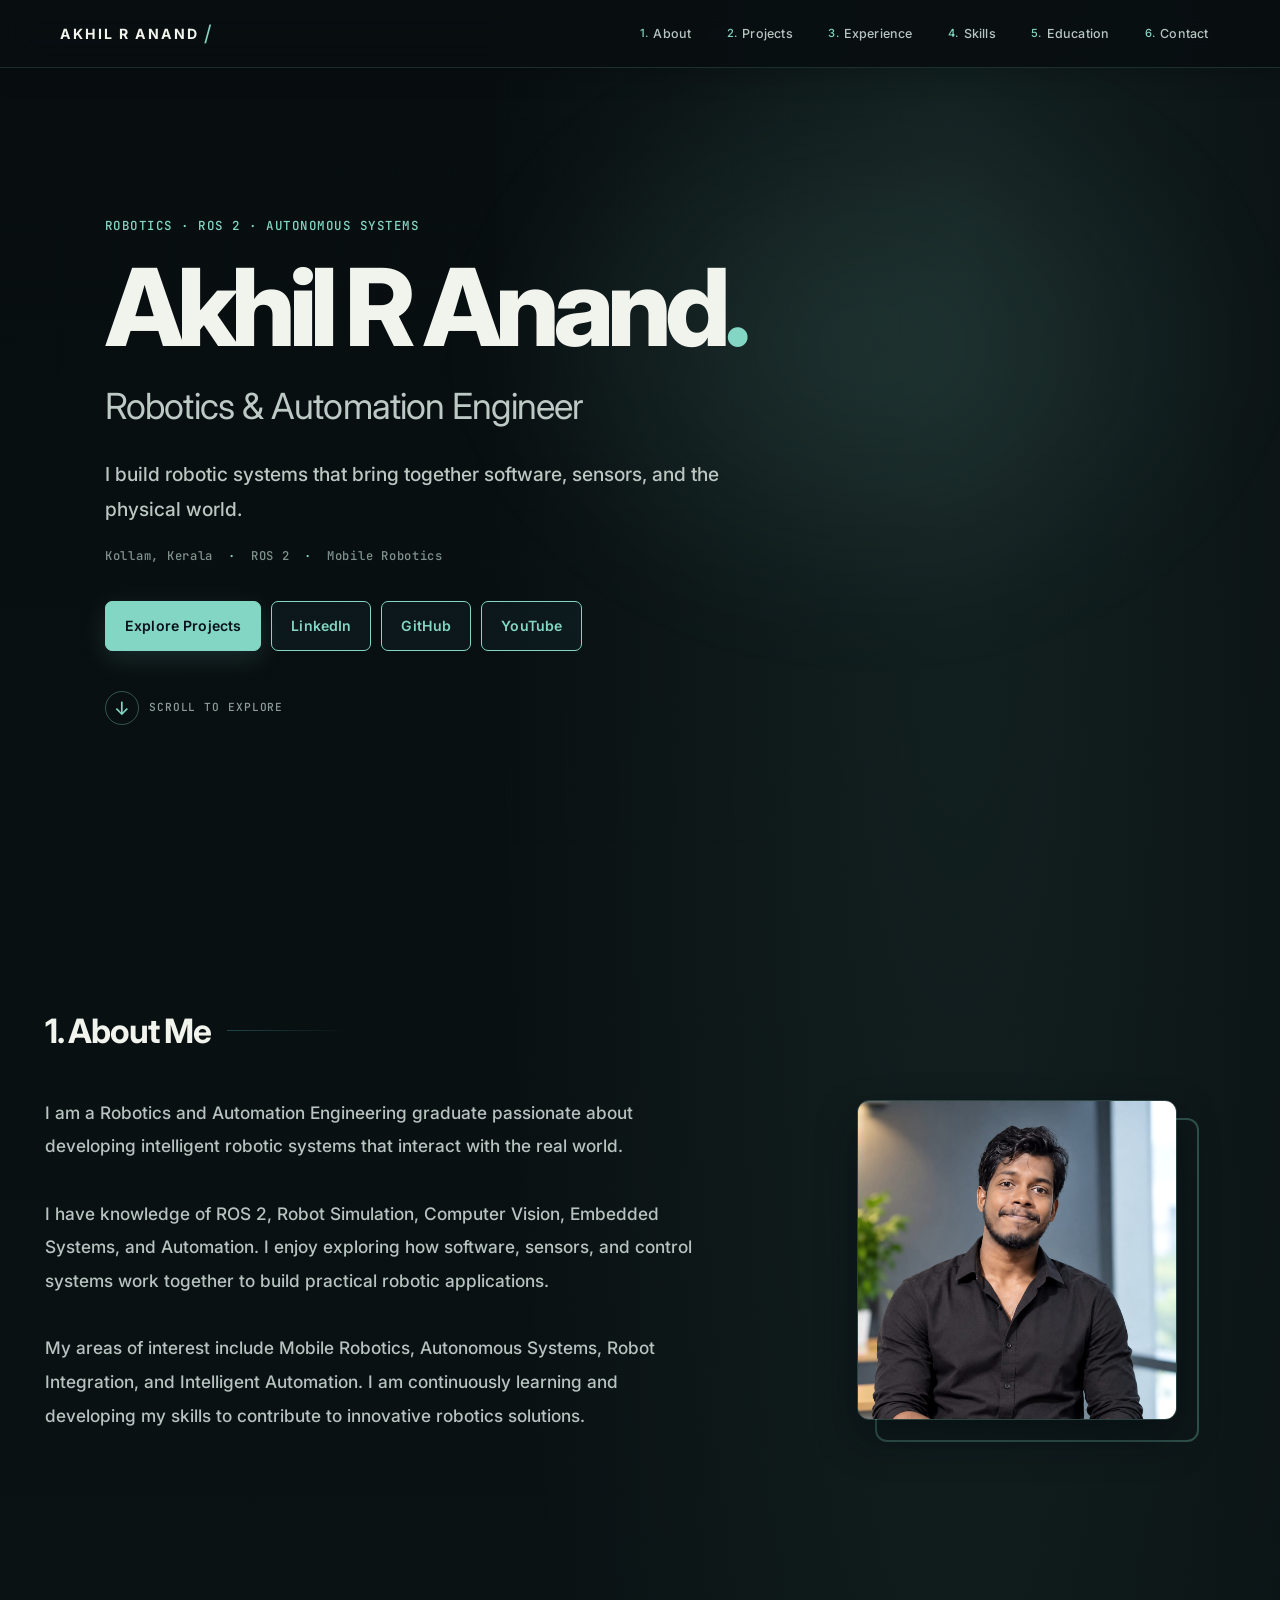
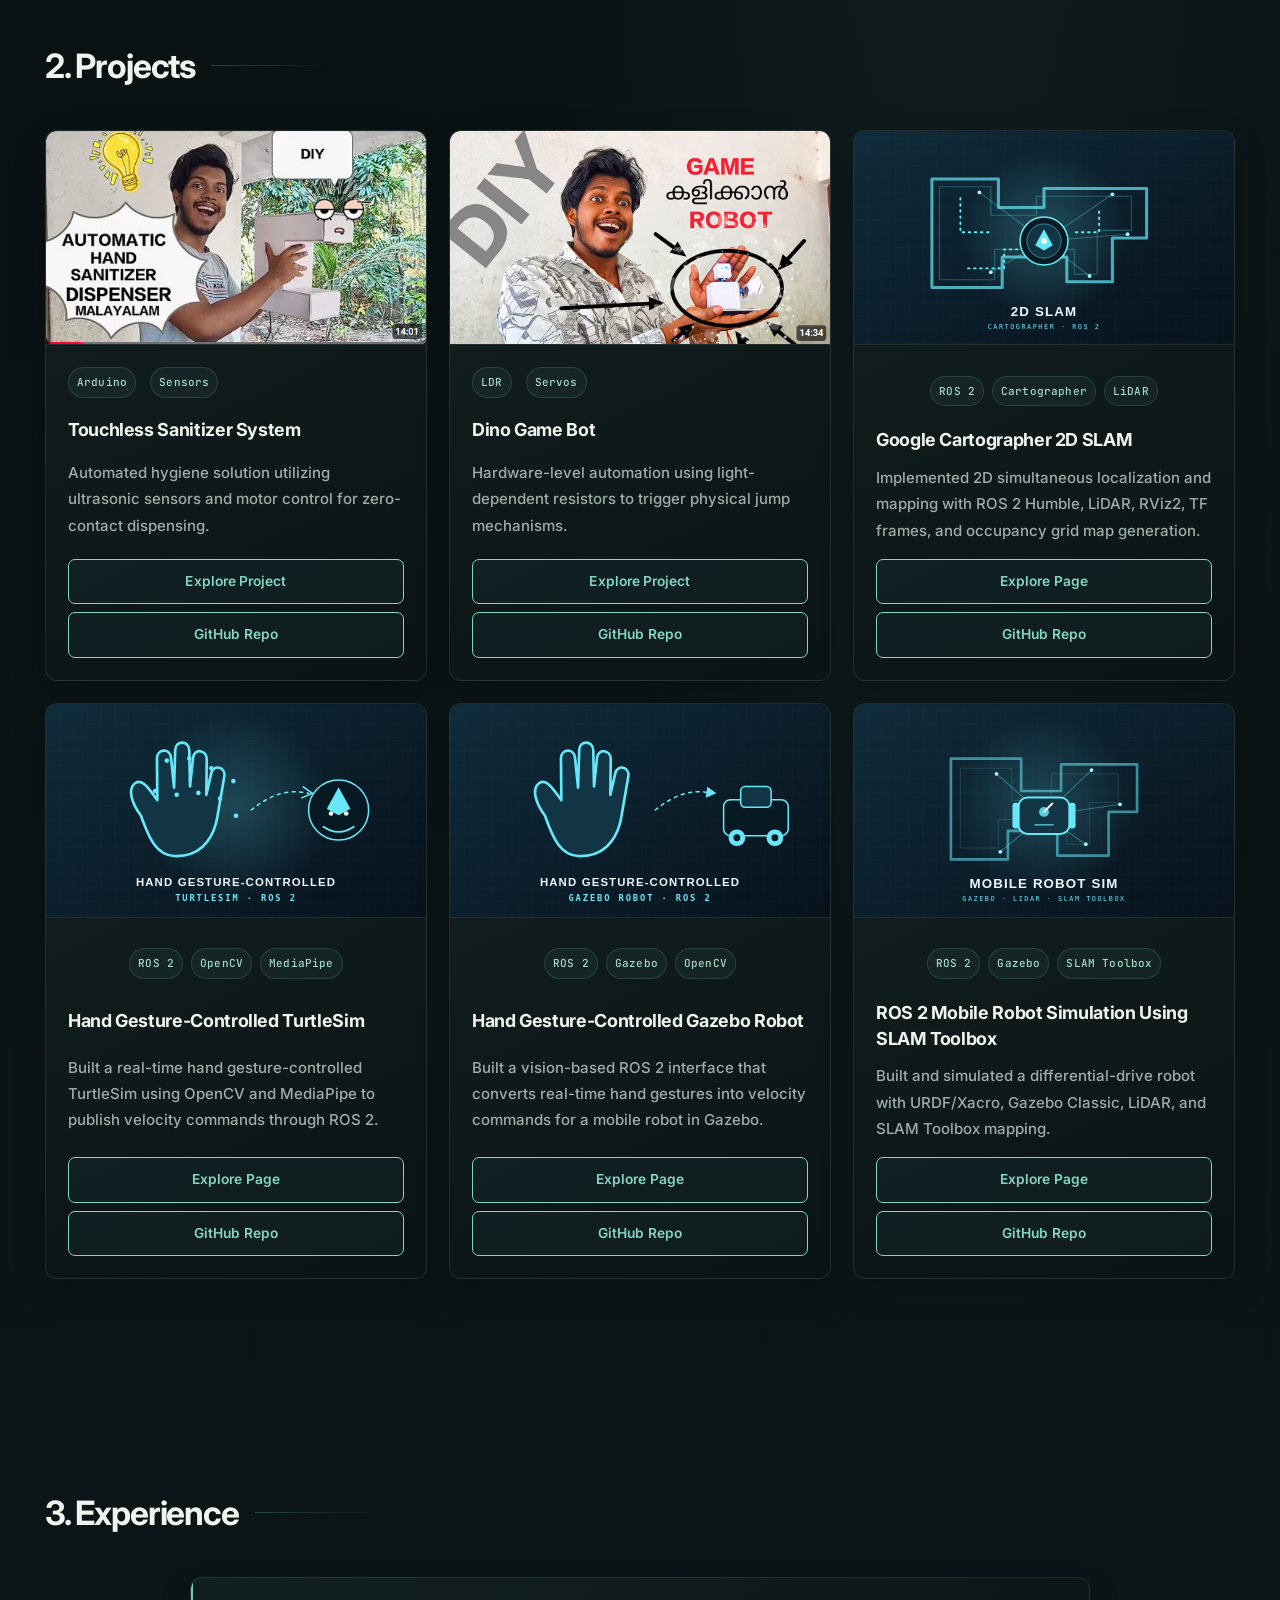
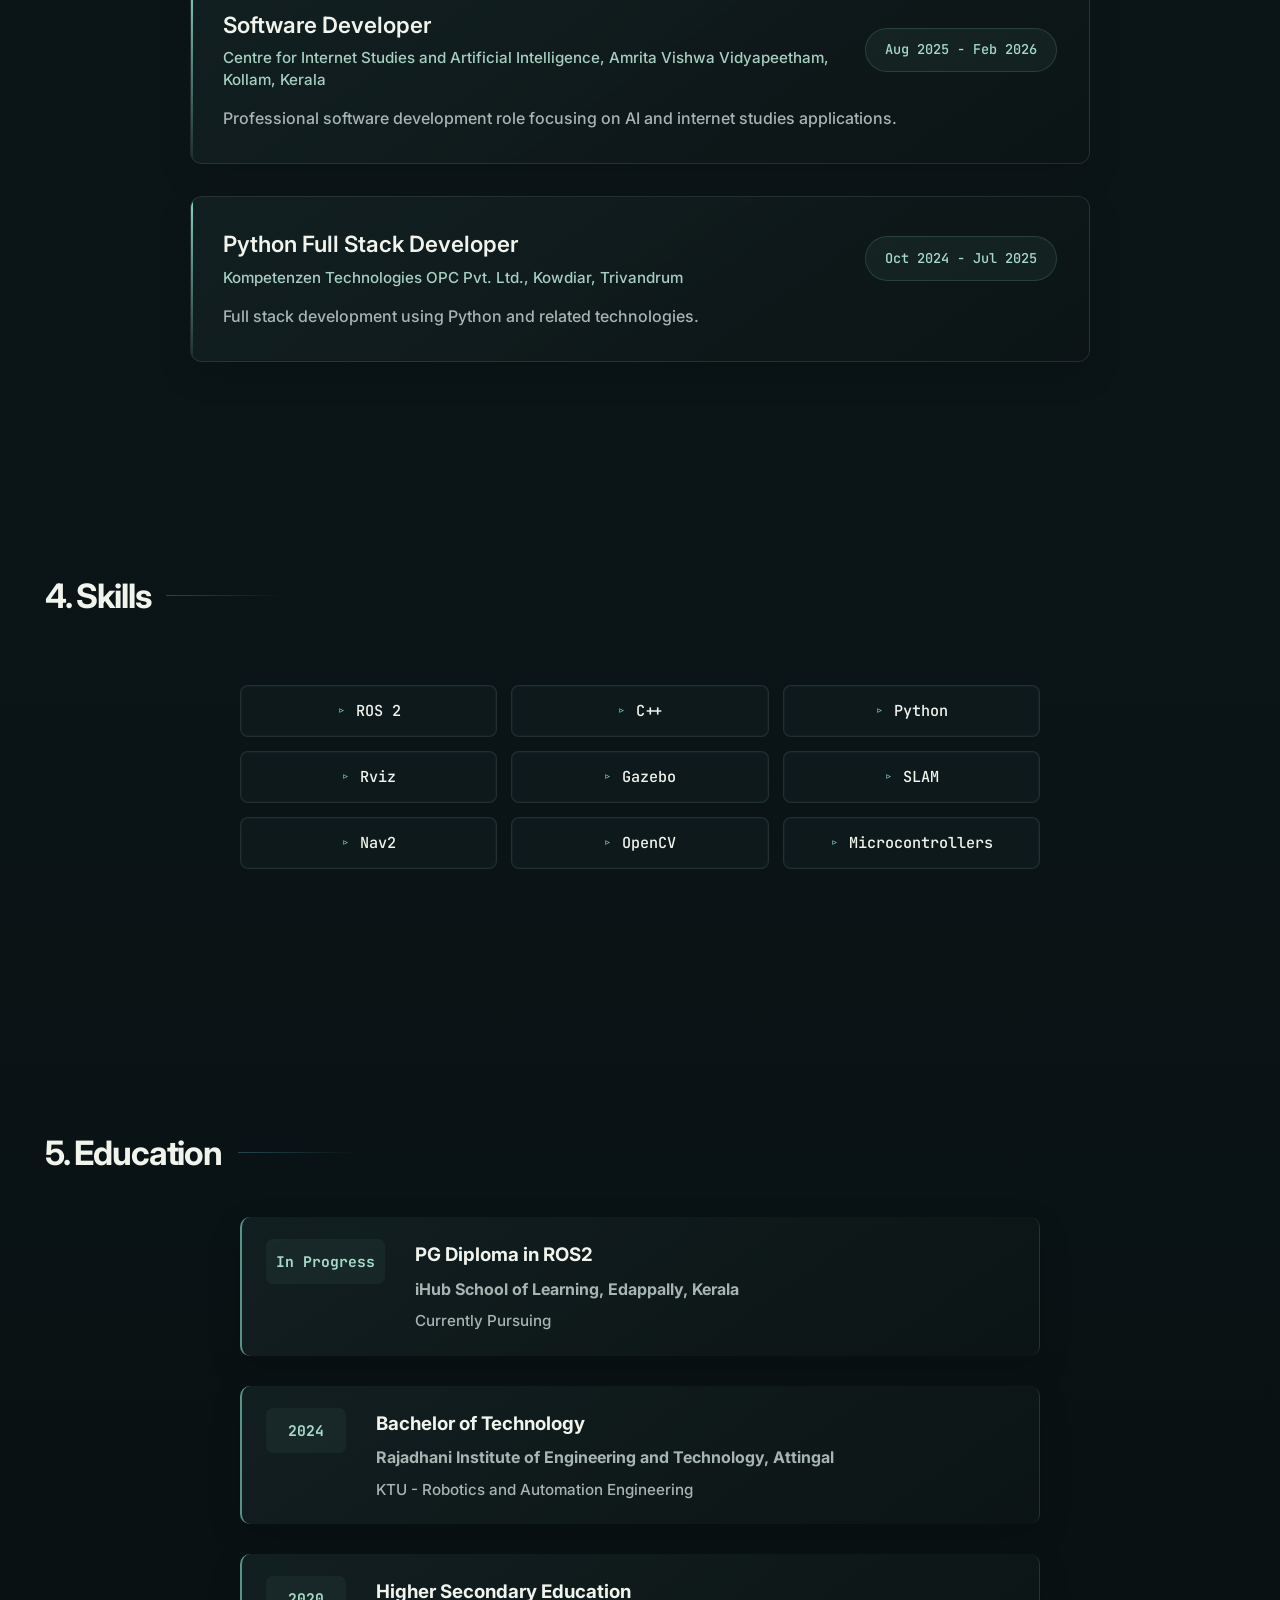
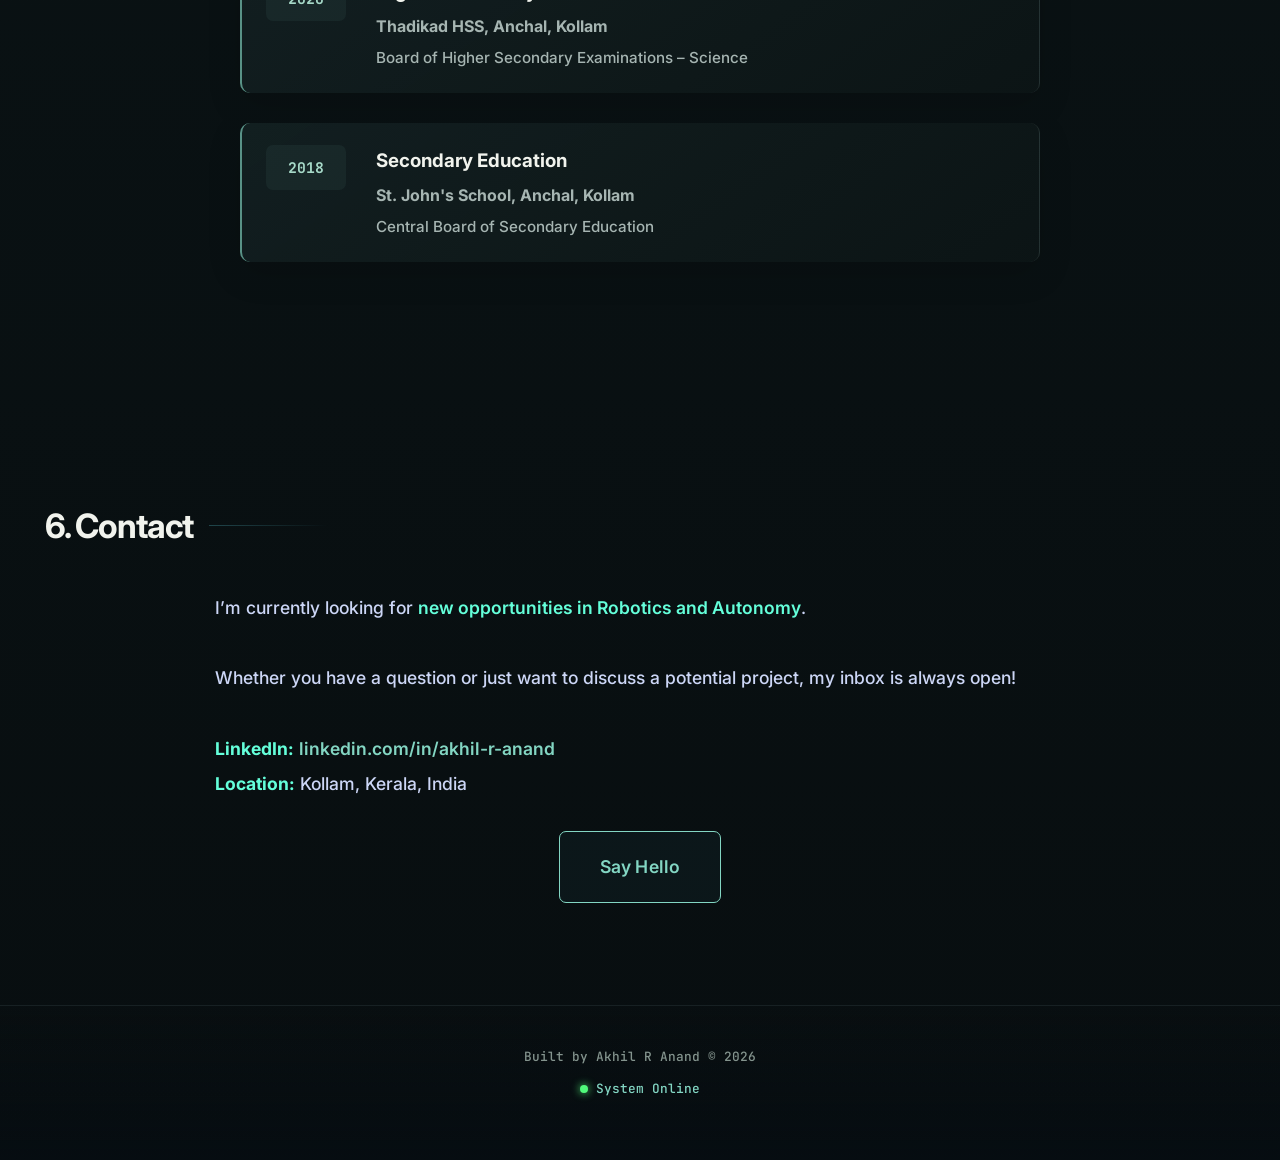
==== commit b1eb1809: "added new projects" ====
--- a/index.html
+++ b/index.html
@@ -71,12 +71,11 @@
                 <div class="about-flex">
                     <div class="about-text">
                         <p>
-                            I’m a Robotics and Automation Engineering graduate interested in building intelligent
-                            systems that interact with the real world. My projects span ROS 2, robot simulation,
-                            computer vision, embedded systems, and automation.
+                            I am a Robotics and Automation Engineering graduate passionate about developing intelligent robotic systems that interact with the real world.
                             <br><br>
-                            I enjoy connecting software, sensors, and control to create practical robotic
-                            applications, and I’m continuing to grow my skills in autonomy and mobile robotics.
+                            I have knowledge of ROS 2, Robot Simulation, Computer Vision, Embedded Systems, and Automation. I enjoy exploring how software, sensors, and control systems work together to build practical robotic applications.
+                            <br><br>
+                            My areas of interest include Mobile Robotics, Autonomous Systems, Robot Integration, and Intelligent Automation. I am continuously learning and developing my skills to contribute to innovative robotics solutions.
                         </p>
 
                     </div>
@@ -200,12 +199,34 @@
                                 <span class="tech-tag">OpenCV</span>
                                 <span class="tech-tag">MediaPipe</span>
                             </div>
-                            <h3>Hand Gesture-Controlled Robot</h3>
+                            <h3>Hand Gesture-Controlled TurtleSim</h3>
                             <p>Built a real-time hand gesture-controlled TurtleSim using OpenCV and MediaPipe
                                 to publish velocity commands through ROS 2.</p>
                             <div class="project-buttons">
                                 <a href="html/projects/gestureControlTurtlesim.html" class="btn-outline">Explore Page</a>
                                 <a href="https://github.com/akhilranand/opencv-gesture-control-turtlesim-ros2"
+                                    target="_blank" rel="noopener noreferrer" class="btn-outline">GitHub Repo</a>
+                            </div>
+                        </div>
+                    </div>
+
+                    <div class="card reveal linkedin-post-card">
+                        <div class="image-container">
+                            <img src="assets/gestureGazeboThumbnail.svg"
+                                alt="Hand gesture controlling a mobile robot in Gazebo" class="project-img">
+                        </div>
+                        <div class="card-content">
+                            <div class="tech-stack">
+                                <span class="tech-tag">ROS 2</span>
+                                <span class="tech-tag">Gazebo</span>
+                                <span class="tech-tag">OpenCV</span>
+                            </div>
+                            <h3>Hand Gesture-Controlled Gazebo Robot</h3>
+                            <p>Built a vision-based ROS 2 interface that converts real-time hand gestures
+                                into velocity commands for a mobile robot in Gazebo.</p>
+                            <div class="project-buttons">
+                                <a href="html/projects/gestureControlGazebo.html" class="btn-outline">Explore Page</a>
+                                <a href="https://github.com/akhilranand/opencv-gesture-control-gazebo-robot"
                                     target="_blank" rel="noopener noreferrer" class="btn-outline">GitHub Repo</a>
                             </div>
                         </div>
@@ -319,6 +340,9 @@
                     <li>Python</li>
                     <li>Rviz</li>
                     <li>Gazebo </li>
+                    <li>SLAM</li>
+                    <li>Nav2</li>
+                    <li>OpenCV</li>
                     <li>Microcontrollers</li>
                     
                 </ul>
--- a/css/style.css
+++ b/css/style.css
@@ -475,7 +475,7 @@
 /* About Section */
 .about-flex {
     display: grid;
-    grid-template-columns: 3fr 2fr;
+    grid-template-columns: minmax(0, 3fr) minmax(0, 2fr);
     gap: 50px;
     align-items: center;
 }
@@ -490,7 +490,7 @@
 
 .skills-list {
     display: grid;
-    grid-template-columns: repeat(3, minmax(150px, 1fr));
+    grid-template-columns: repeat(auto-fit, minmax(min(100%, 12rem), 1fr));
     list-style: none;
     margin: 25px auto 0 auto;
     max-width: 800px;
@@ -503,6 +503,8 @@
 }
 
 .skills-list li {
+    min-width: 0;
+    overflow-wrap: anywhere;
     text-align: center;
     padding: 12px 14px;
     border: 1px solid rgba(103, 232, 249, 0.2);
@@ -1114,8 +1116,7 @@
 
     .skills-list {
         justify-content: center;
-        display: flex;
-        flex-wrap: wrap;
+        display: grid;
     }
 
     /* Standardized image centering for all sections */
@@ -1236,7 +1237,7 @@
 
     .skills-list {
         display: grid;
-        grid-template-columns: repeat(2, minmax(0, 1fr));
+        grid-template-columns: repeat(auto-fit, minmax(min(100%, 12rem), 1fr));
         width: 100%;
         font-size: 0.85rem;
     }
